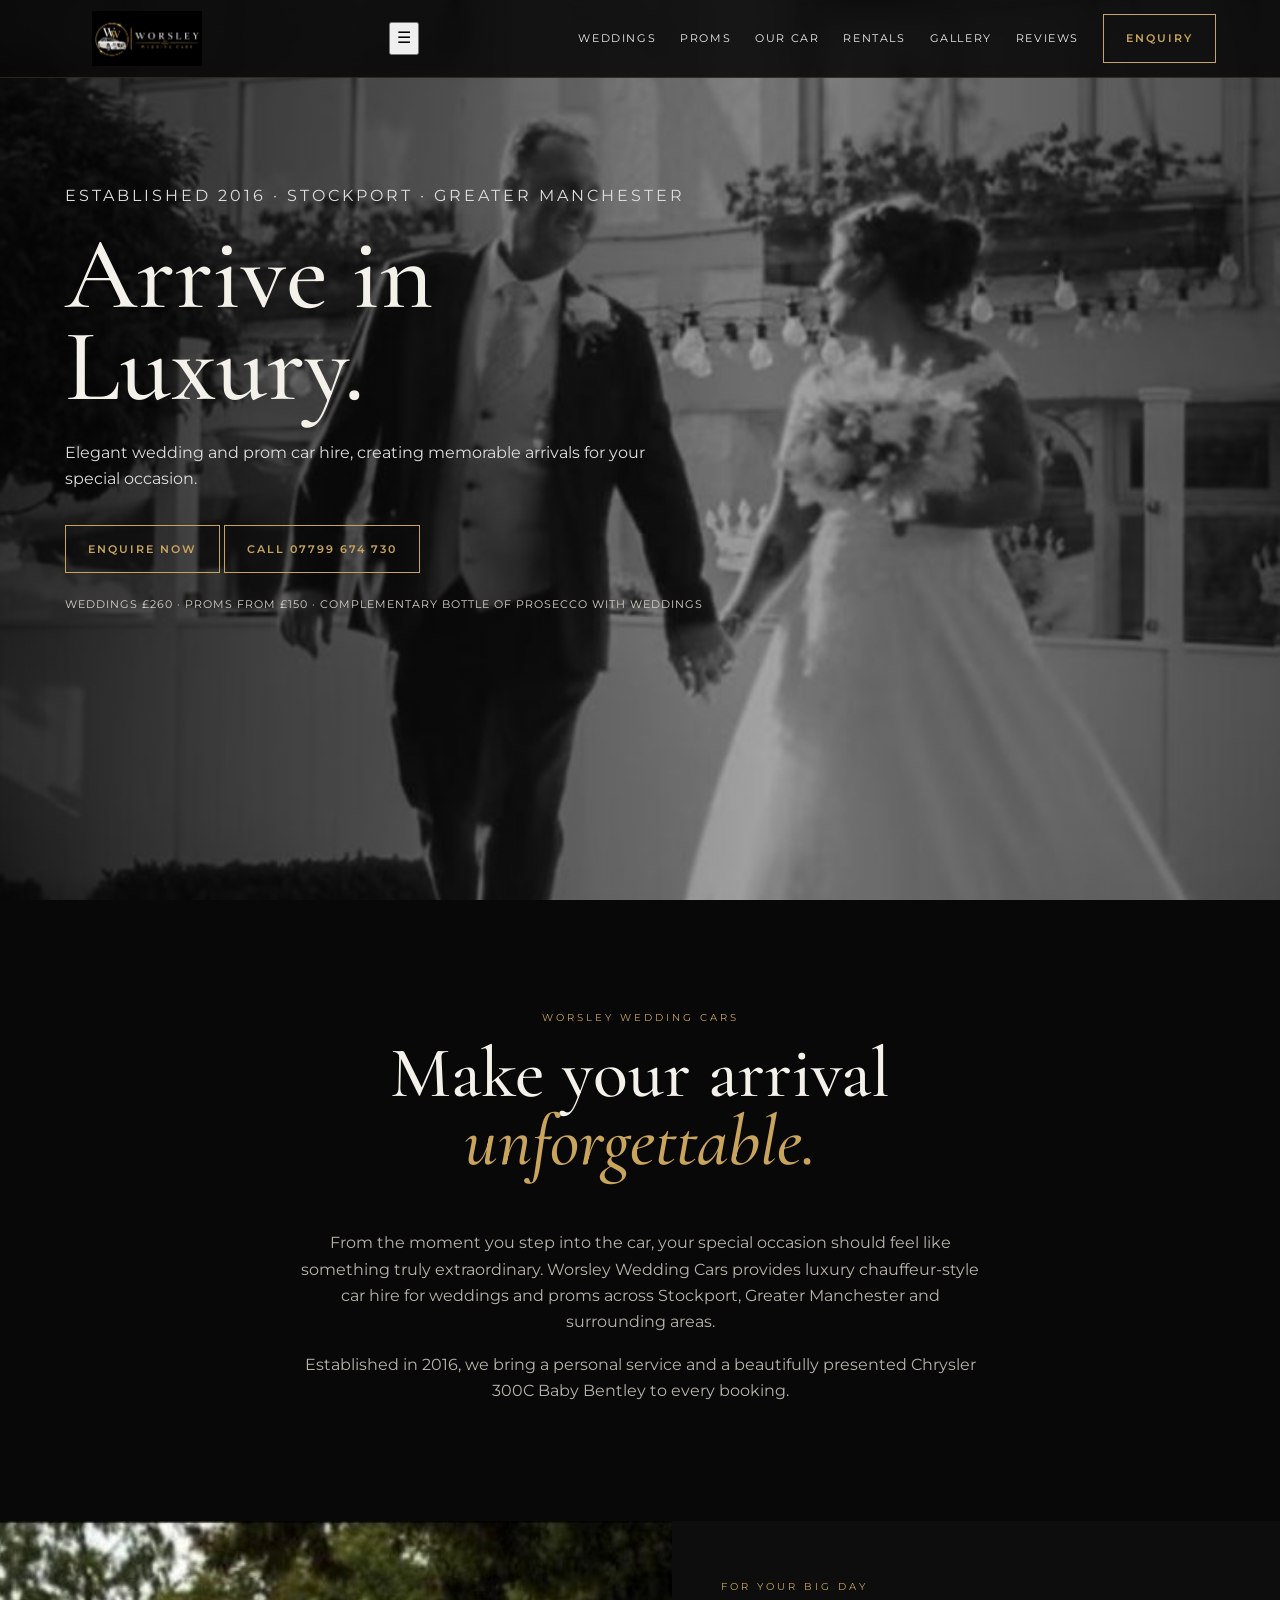
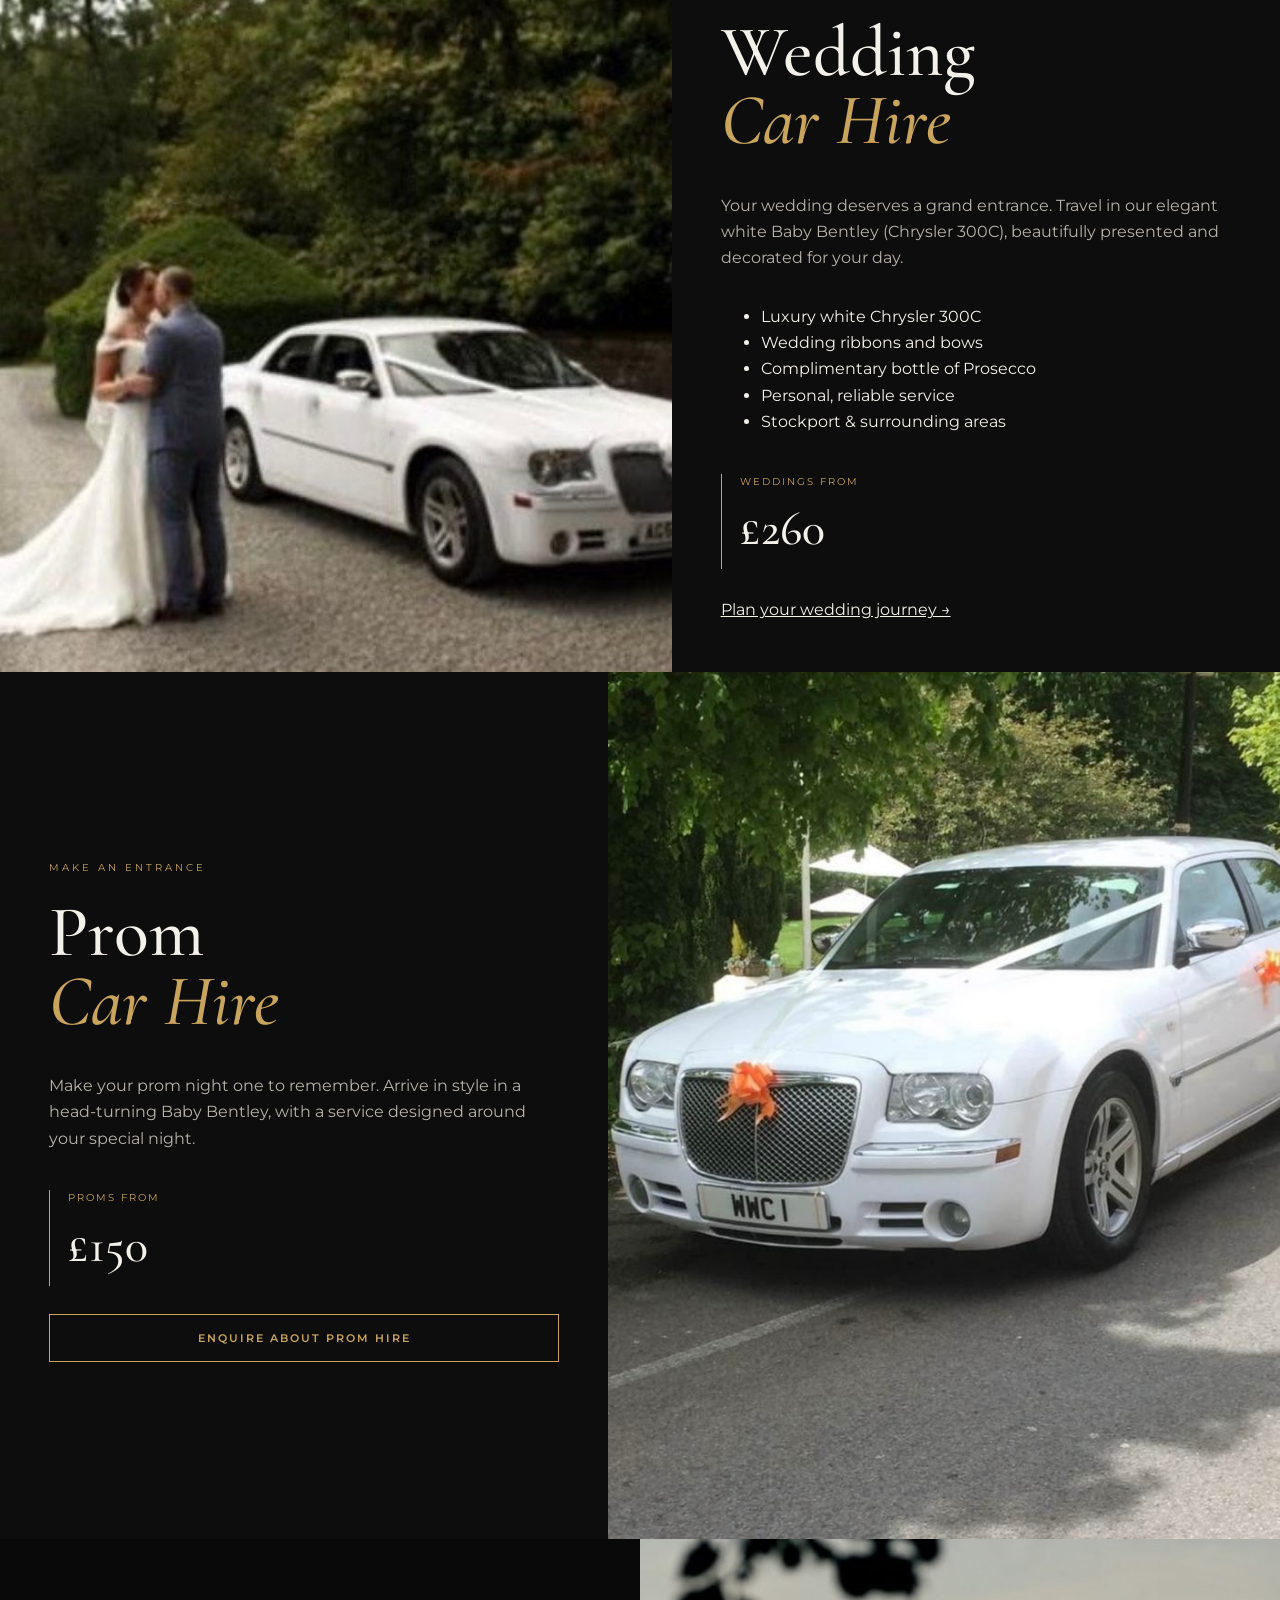
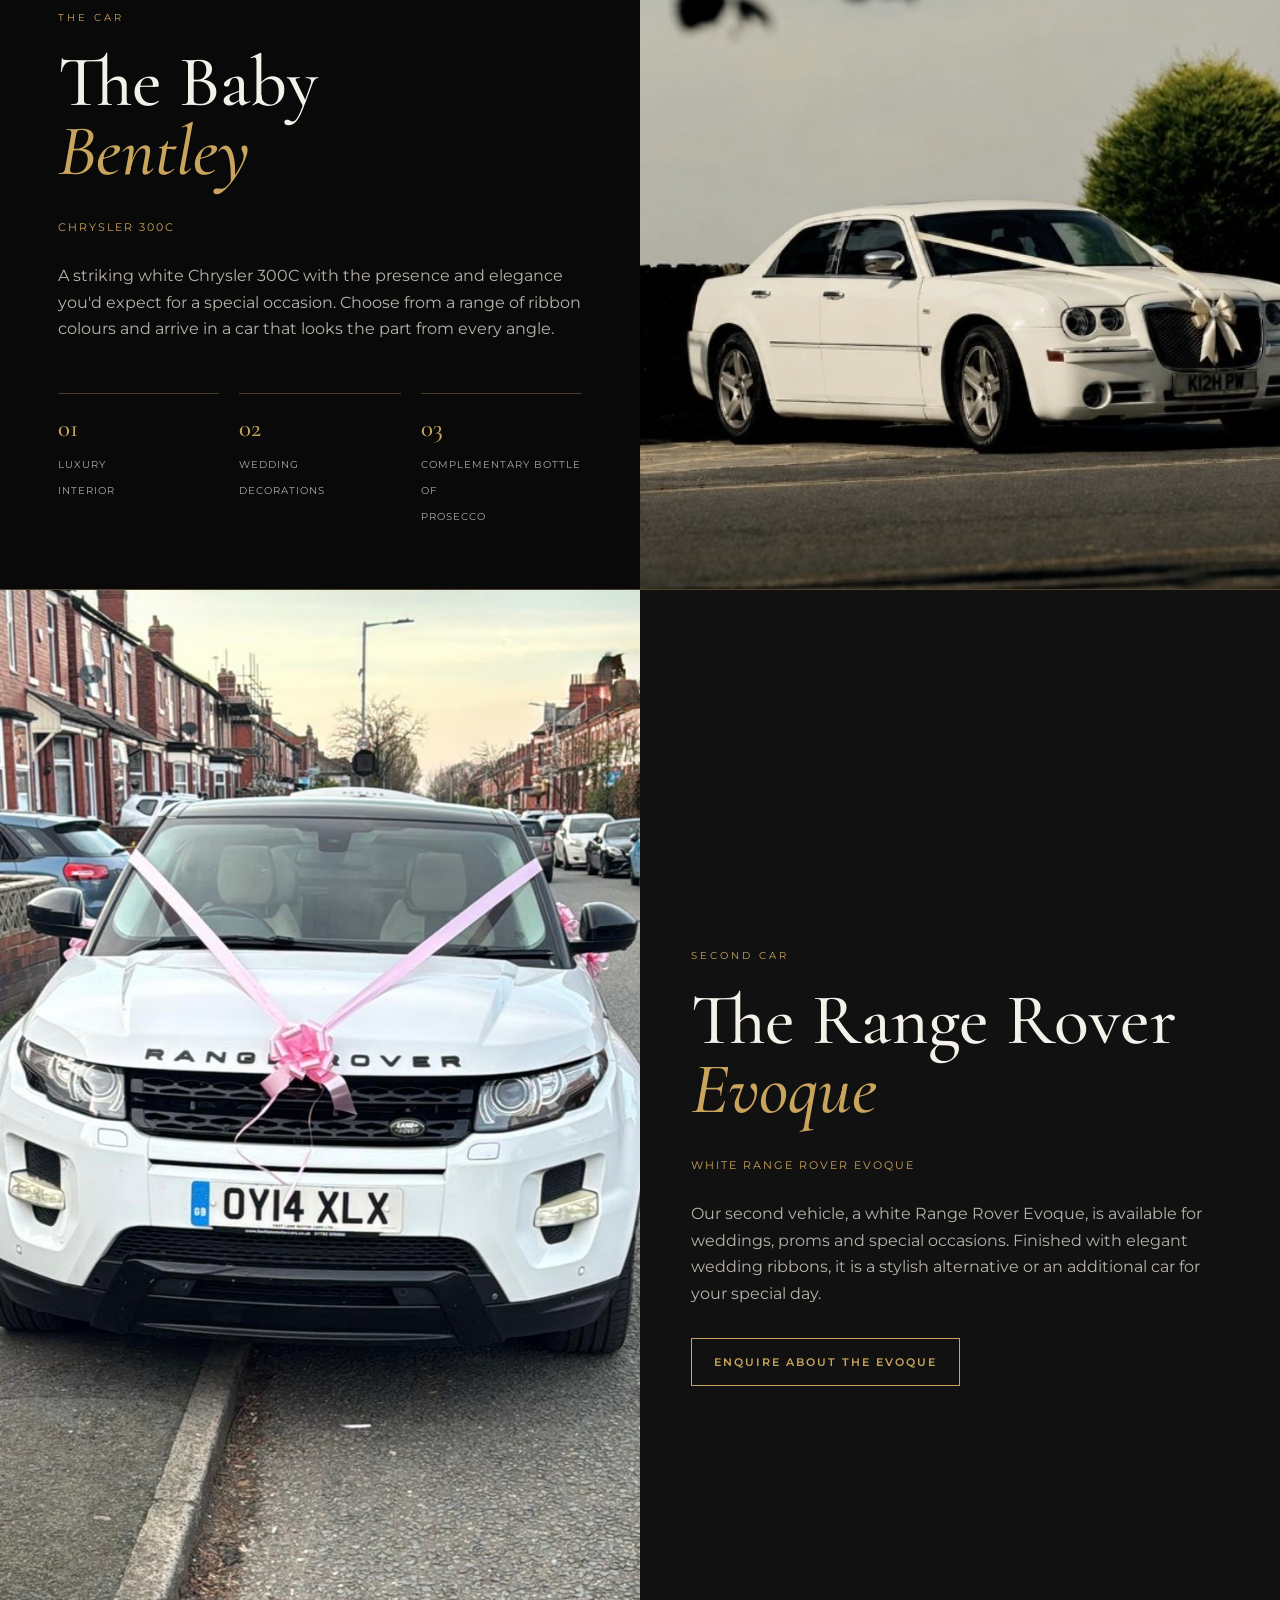
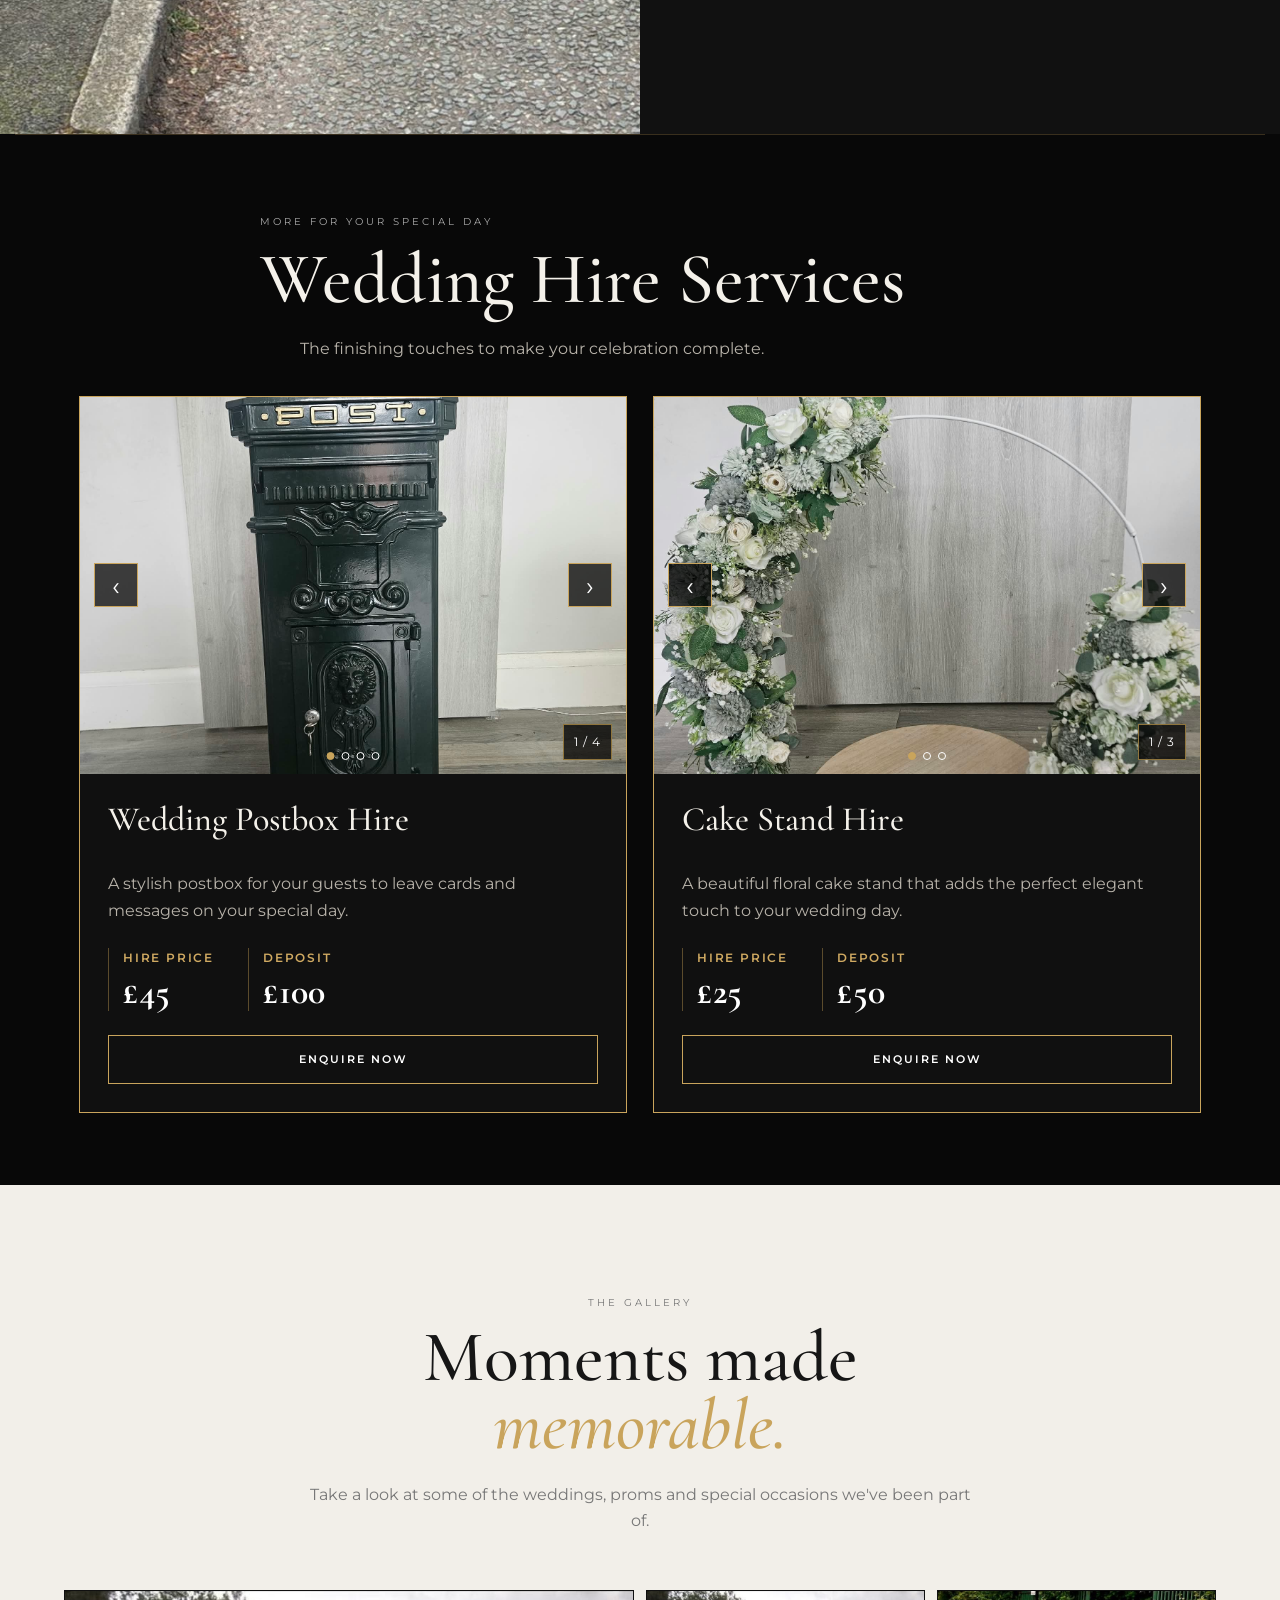
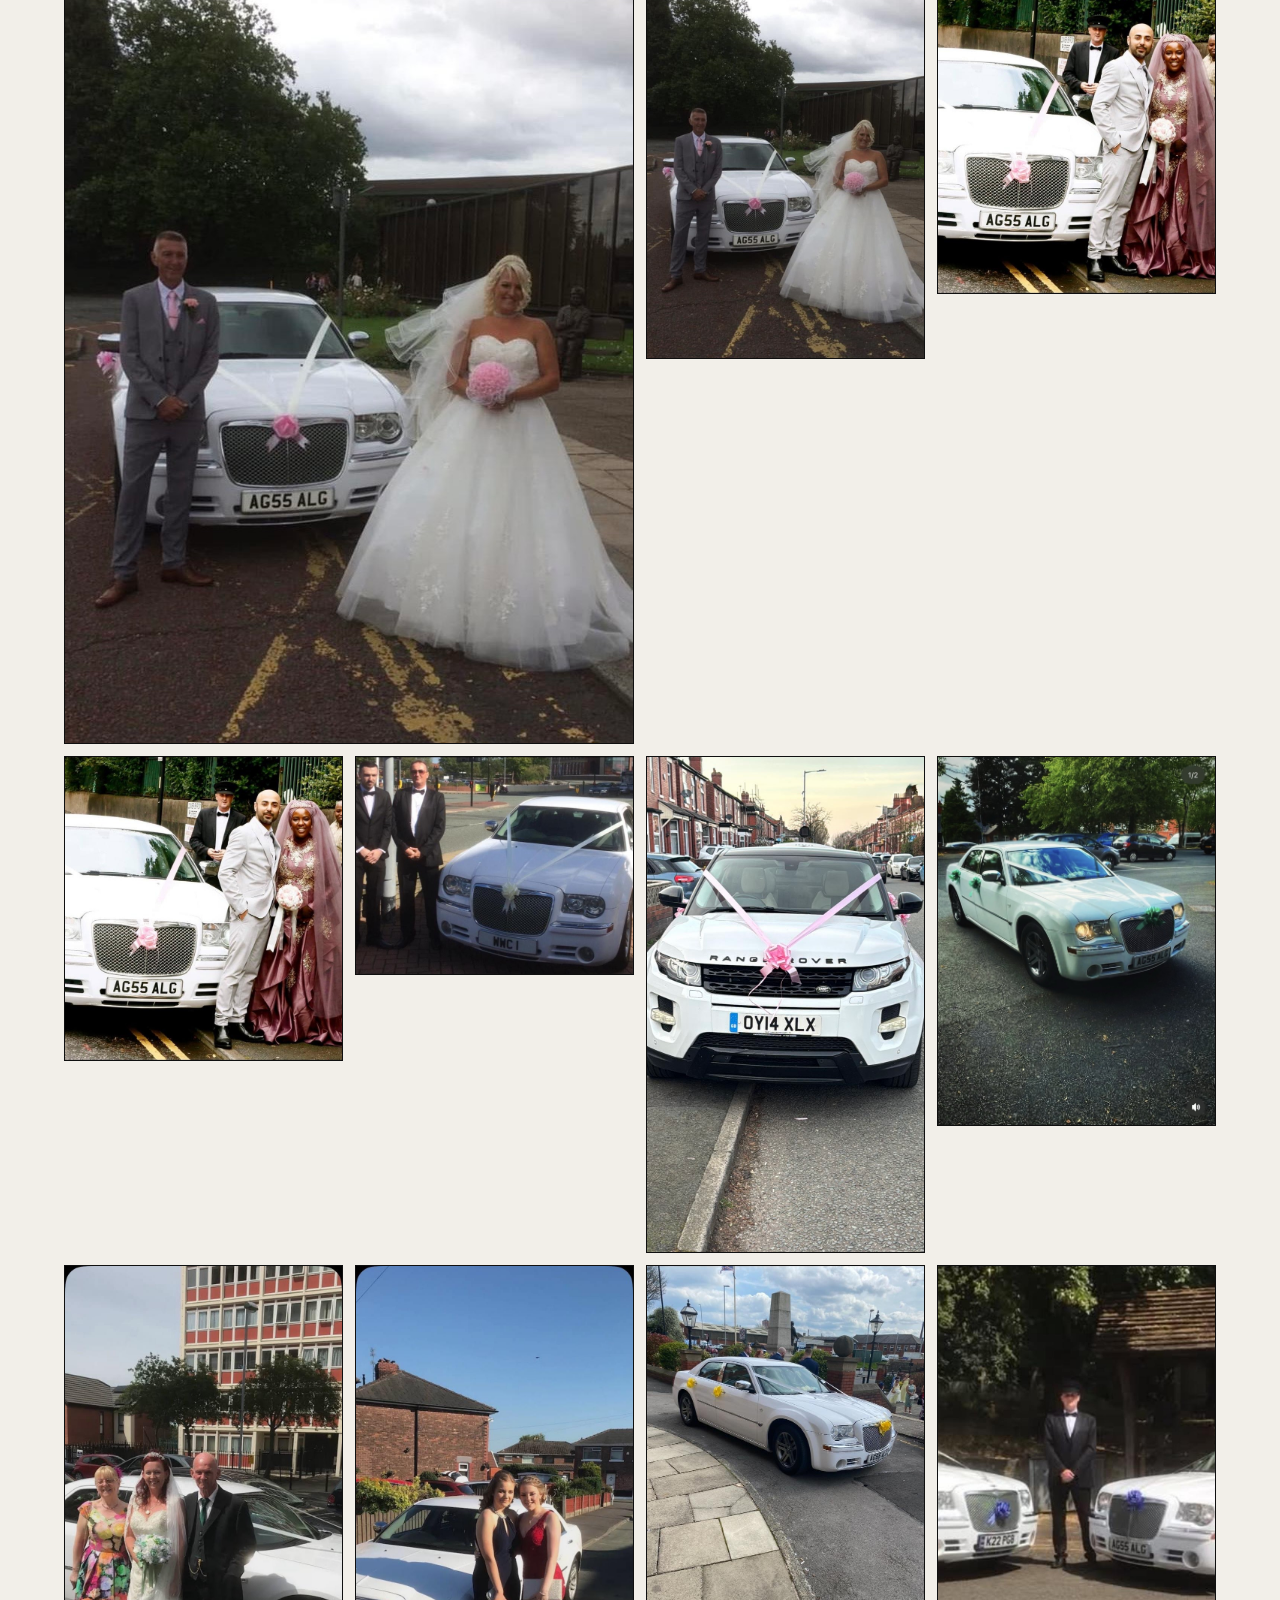
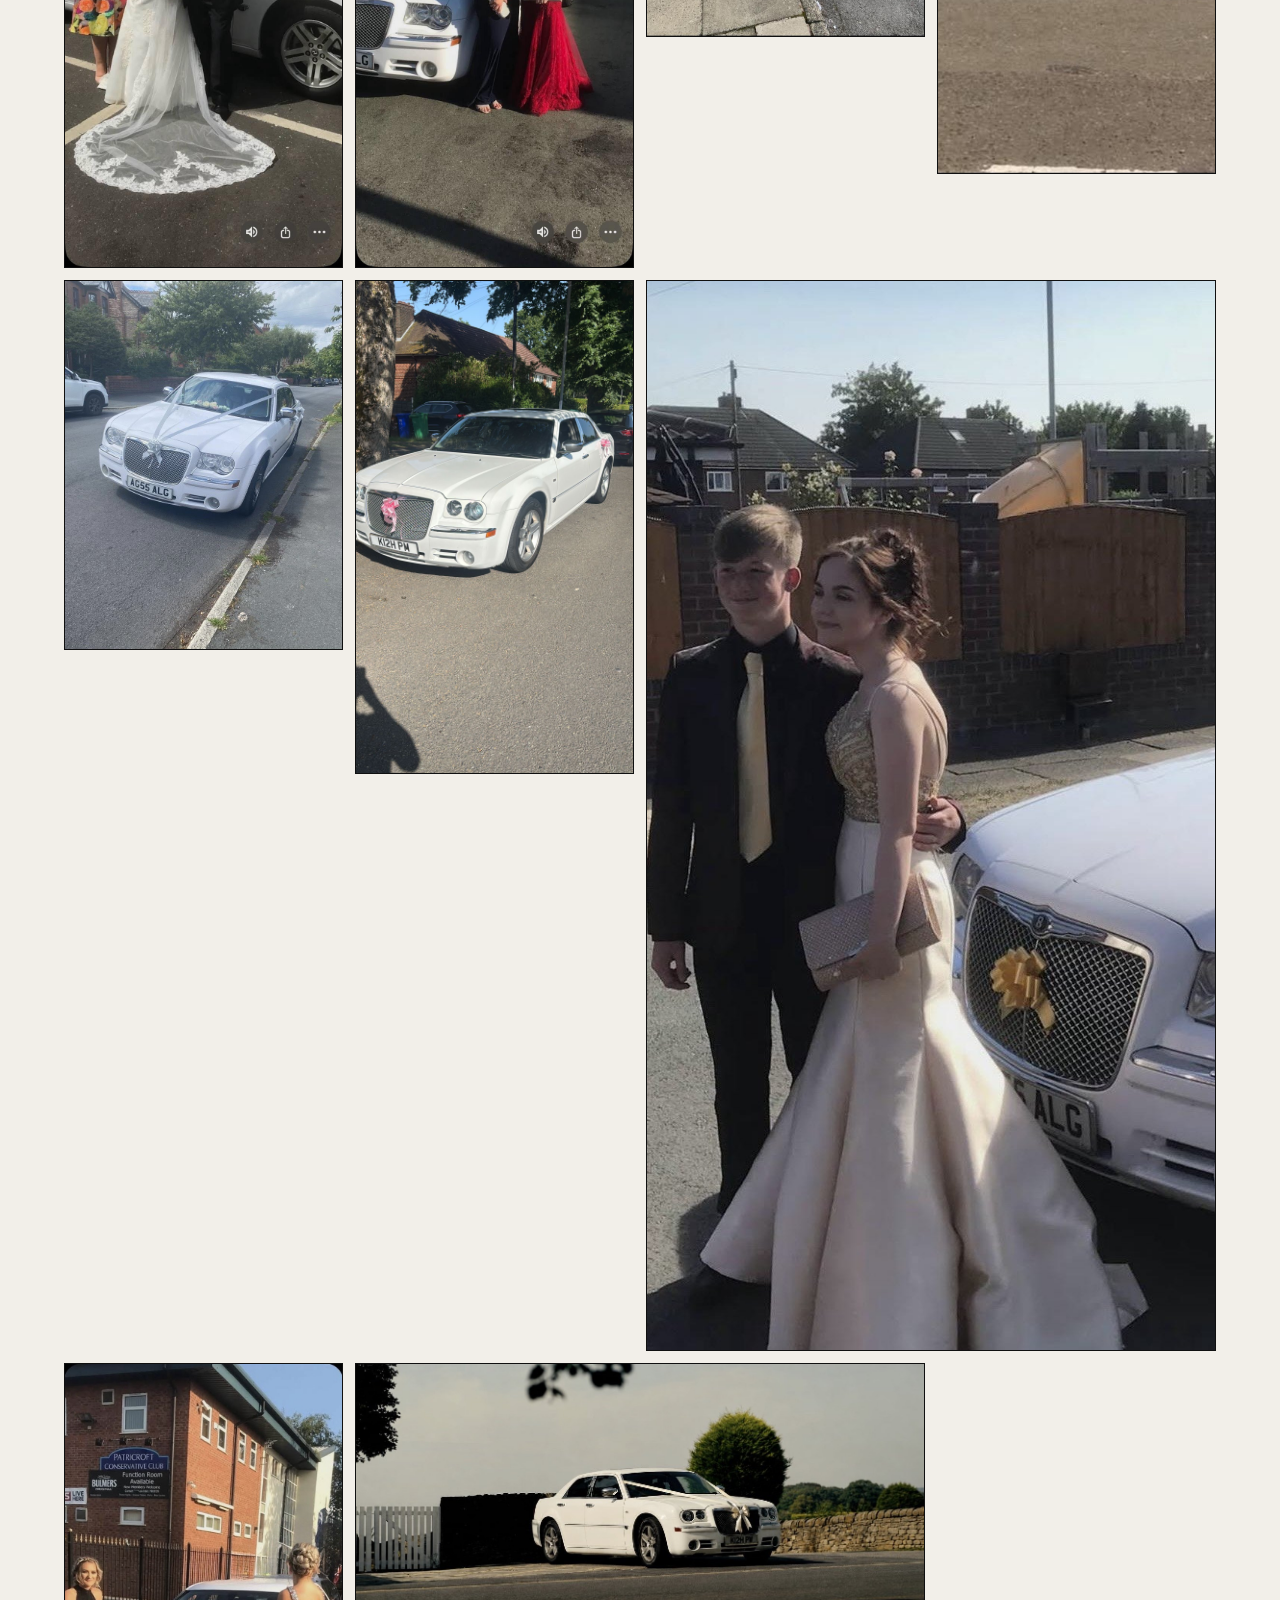
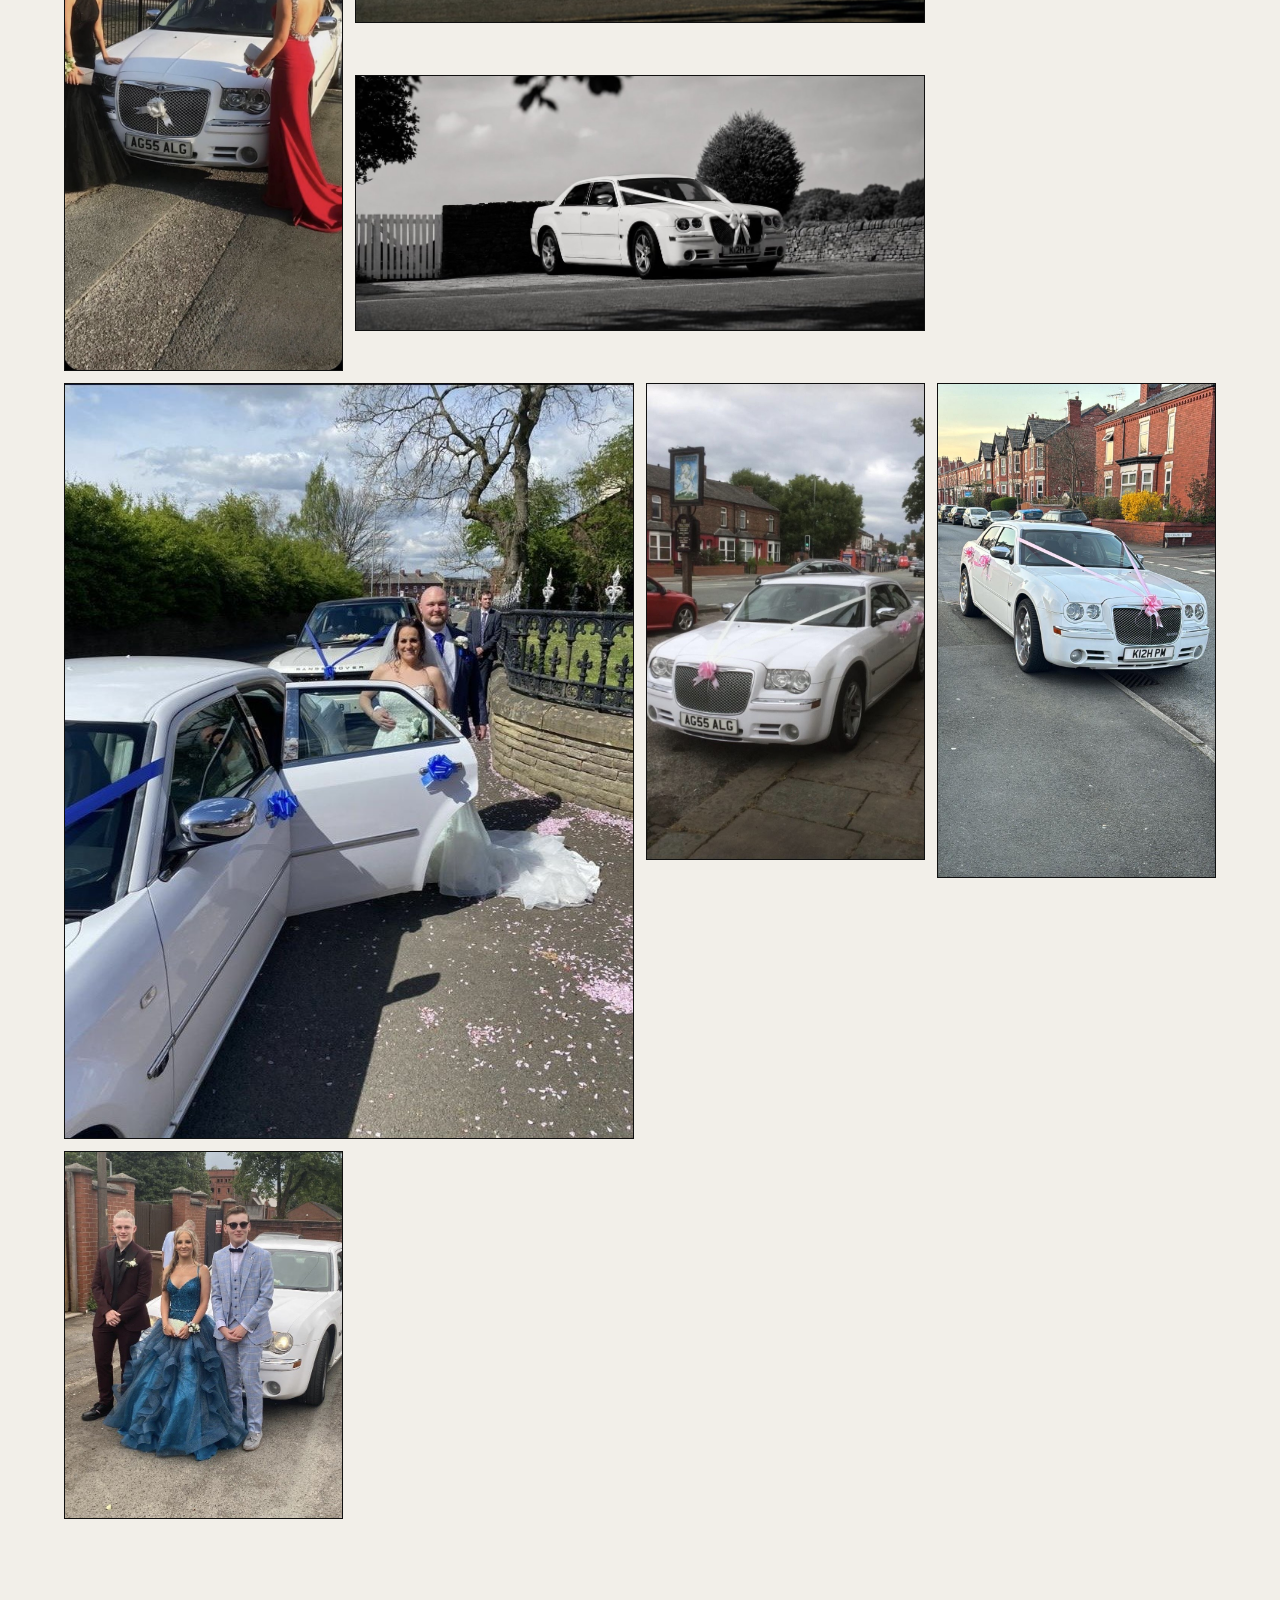
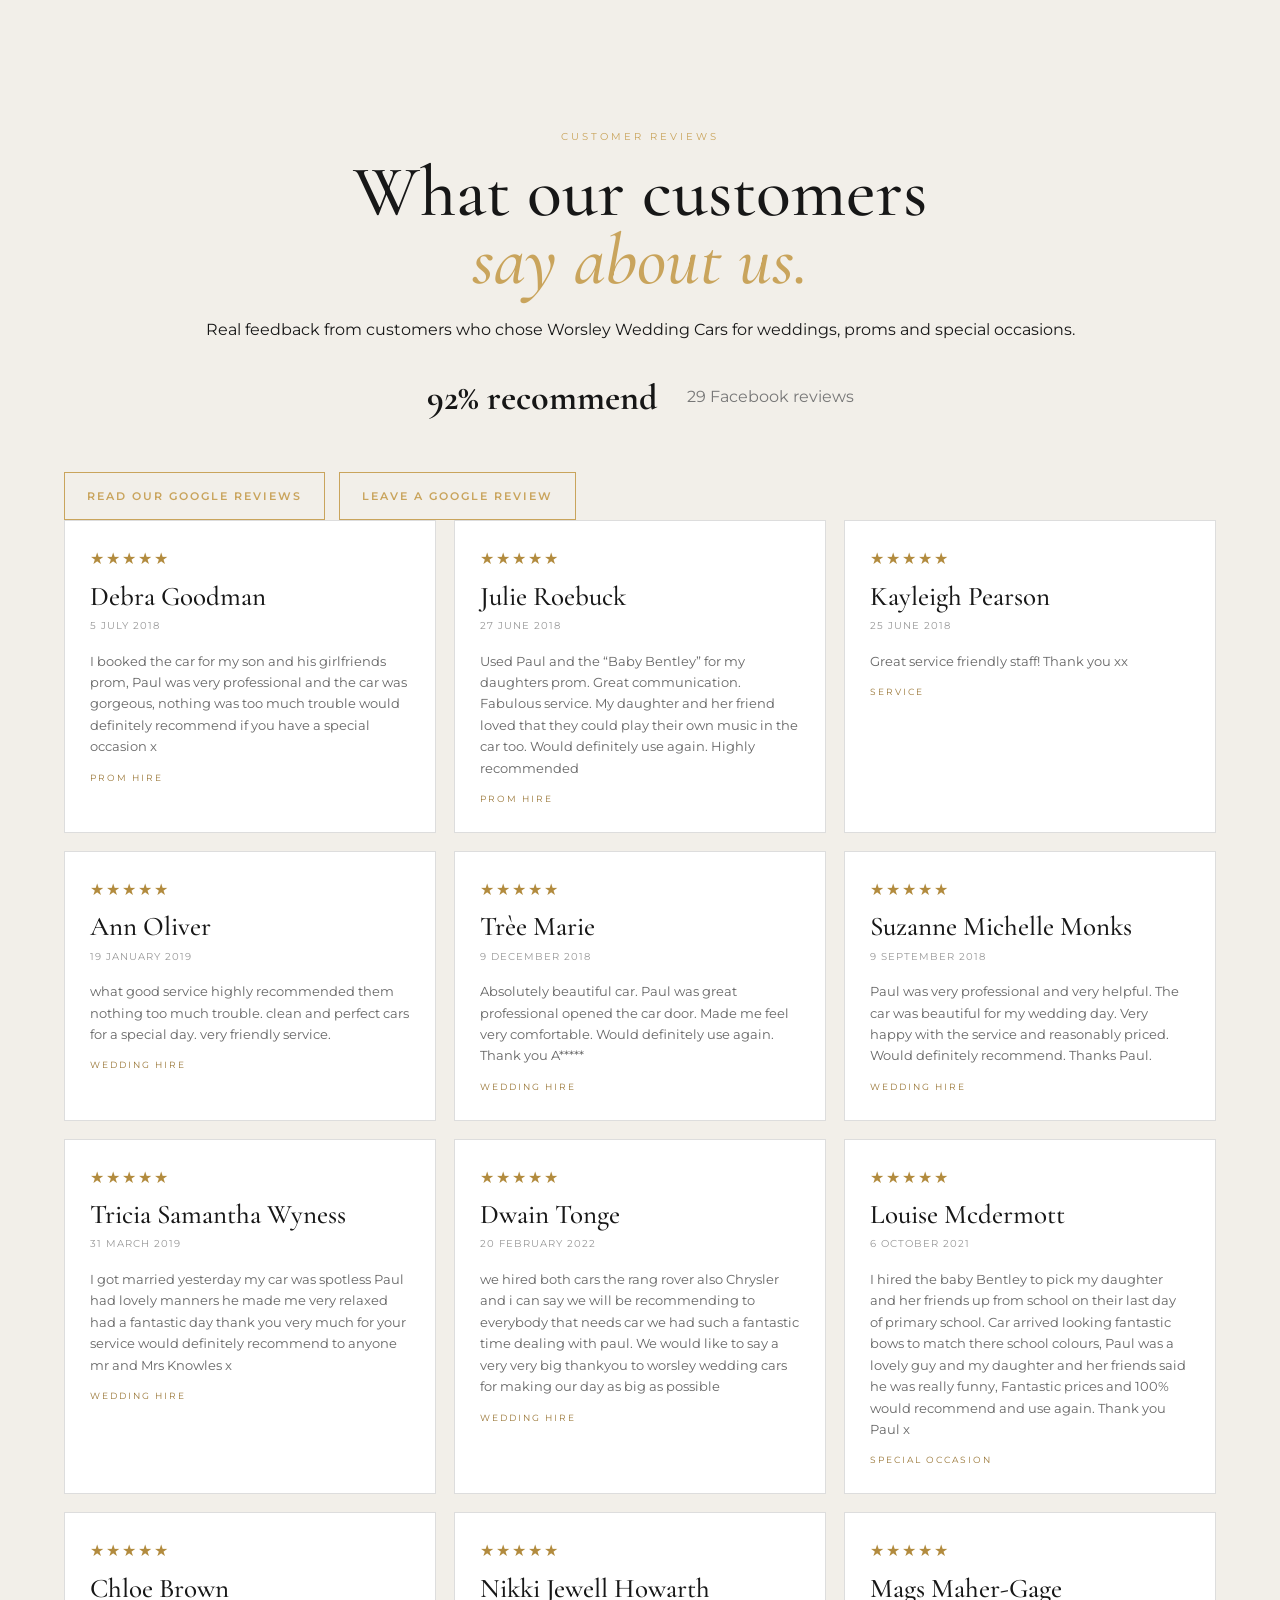
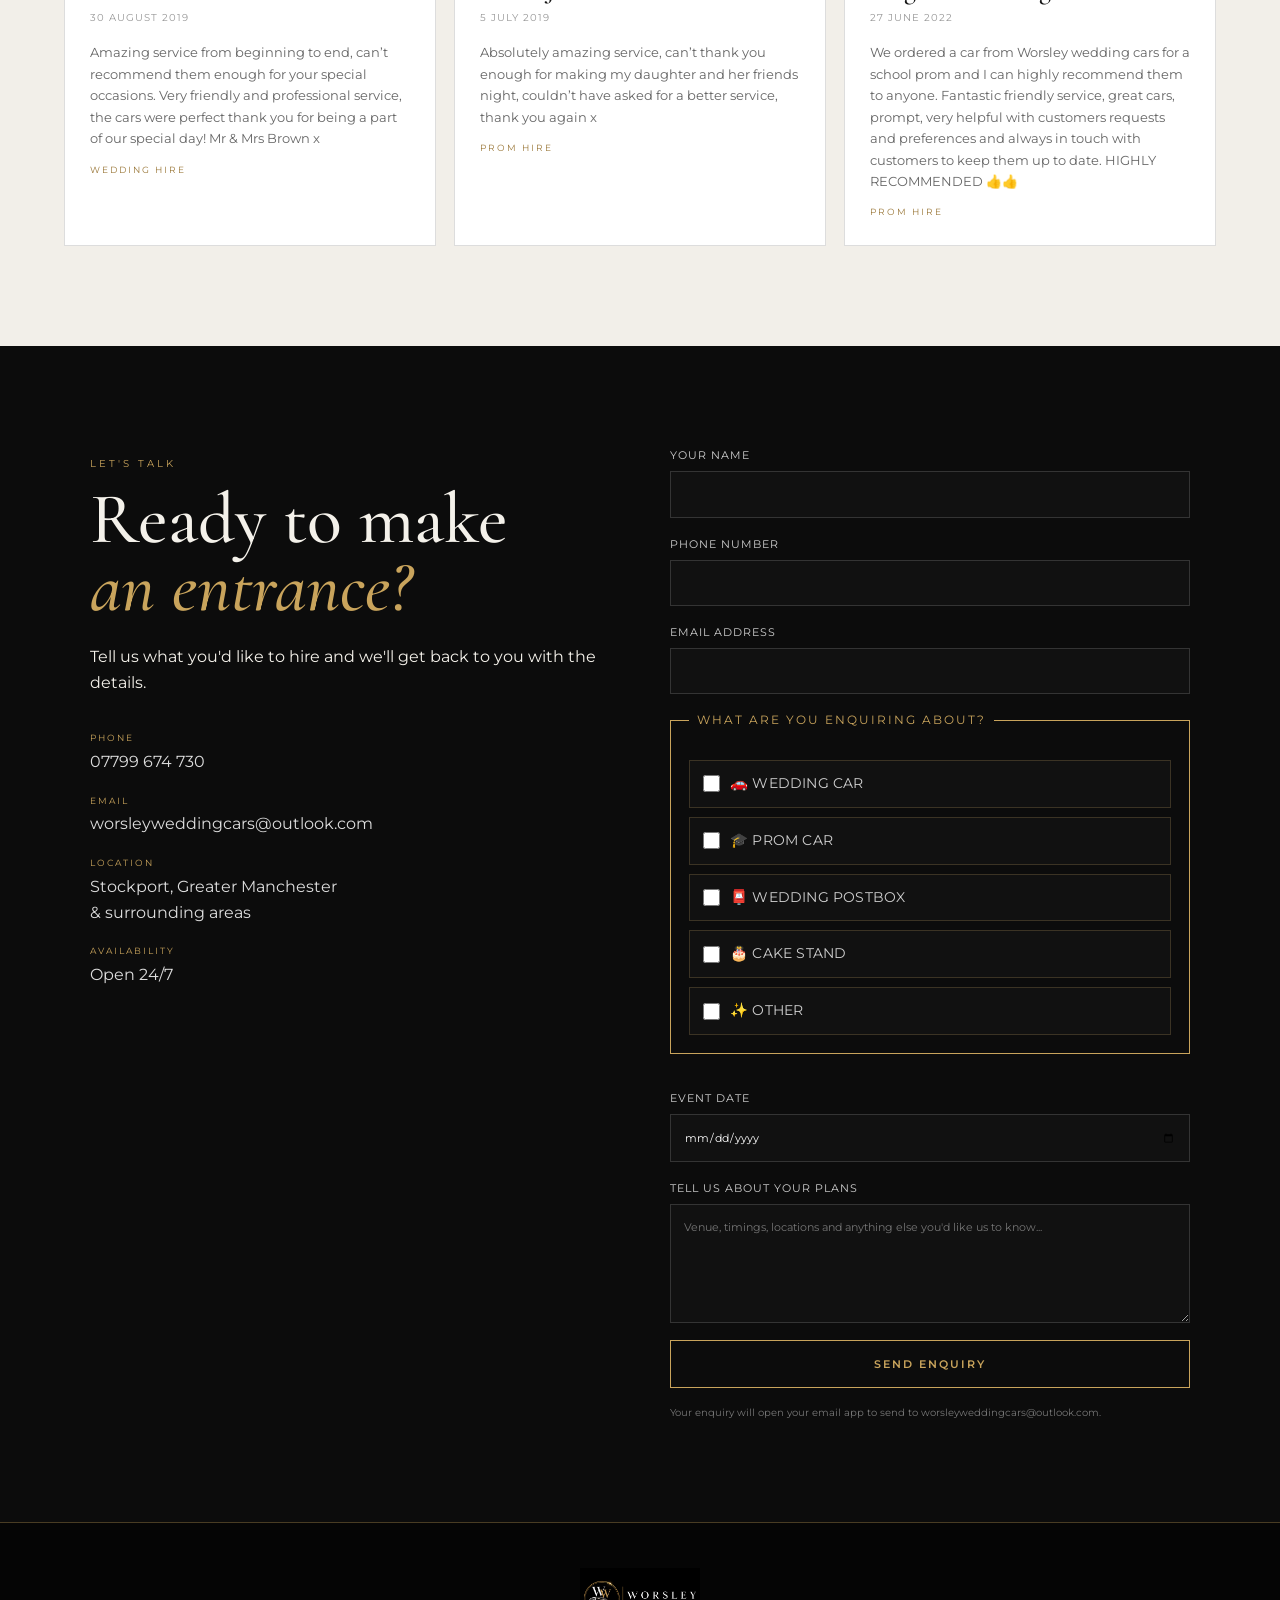
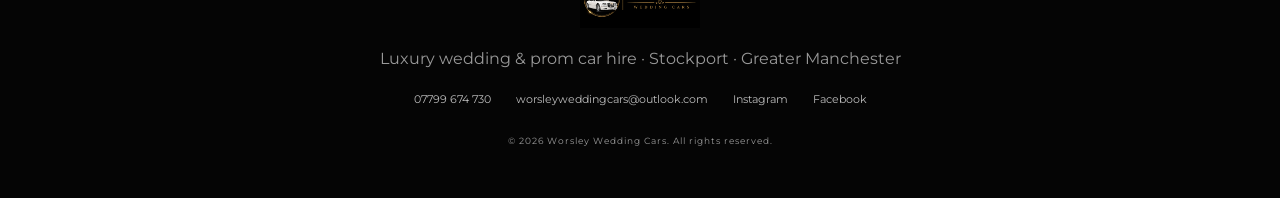
==== index.html @ 7f5f4f44 "Add Google review buttons and new gallery photos" ====
<!DOCTYPE html>

<html lang="en">
<head>
<meta charset="utf-8"/>
<meta content="width=device-width, initial-scale=1.0" name="viewport"/>
<meta content="#080808" name="theme-color"/>
<meta content="Worsley Wedding Cars — luxury wedding and prom car hire in Stockport, Greater Manchester and surrounding areas. Established in 2016." name="description"/>
<title>Worsley Wedding Cars | Luxury Wedding &amp; Prom Car Hire</title>
<link href="https://fonts.googleapis.com" rel="preconnect"/>
<link crossorigin="" href="https://fonts.gstatic.com" rel="preconnect"/>
<link href="https://fonts.googleapis.com/css2?family=Cormorant+Garamond:wght@400;500;600;700&amp;family=Montserrat:wght@300;400;500;600;700&amp;display=swap" rel="stylesheet"/>
<link href="style.css?v=20260824" rel="stylesheet"/>
<style id="preview-rentals">
.rental-services{padding:72px 5%;max-width:1250px;margin:0 auto;border-top:1px solid rgba(201,164,92,.25)}
.rental-services .section-heading{margin-bottom:34px}
.service-grid{display:grid;grid-template-columns:repeat(2,1fr);gap:26px}
.service-card{background:#101010;border:1px solid #c9a45c;overflow:hidden}
.rental-slider{position:relative;aspect-ratio:1.45/1;background:#151515;overflow:hidden}
.rental-slider img{width:100%;height:100%;object-fit:cover;display:block;cursor:zoom-in}
.rental-arrow{position:absolute;top:50%;transform:translateY(-50%);width:44px;height:44px;border:1px solid #c9a45c;background:rgba(0,0,0,.72);color:#fff;font-size:26px;cursor:pointer;z-index:2}
.rental-prev{left:14px}.rental-next{right:14px}
.rental-counter{position:absolute;right:14px;bottom:14px;background:rgba(0,0,0,.75);border:1px solid #8f753d;padding:7px 10px;color:#fff;font-size:12px;letter-spacing:1px}
.rental-dots{position:absolute;bottom:14px;left:50%;transform:translateX(-50%);display:flex;gap:7px}
.rental-dot{width:8px;height:8px;border-radius:50%;border:1px solid #fff;background:transparent;padding:0;cursor:pointer}
.rental-dot.active{background:#c9a45c;border-color:#c9a45c}
.service-content{padding:28px}
.service-content h3{margin-top:0}
.rental-price-row{display:flex;gap:30px;margin:20px 0}
.rental-price{border-left:1px solid #5b4b2c;padding-left:14px}
.rental-price span{display:block;color:#c9a45c;font-size:.7rem;letter-spacing:2px}
.rental-price strong{display:block;font-family:"Cormorant Garamond",Georgia,serif;font-size:30px;margin-top:4px}
@media(max-width:800px){.service-grid{grid-template-columns:1fr}.rental-services{padding:50px 6%}}
</style>
<style id="service-checkbox-preview">
.service-checkboxes{border:1px solid #c9a45c;padding:18px;margin:0 0 18px;background:#0c0c0c}
.service-checkboxes legend{font-size:.72rem;text-transform:uppercase;letter-spacing:2px;color:#c9a45c;margin:0 0 12px;padding:0 8px}
.check-option{display:flex!important;align-items:center;gap:10px!important;margin:0 0 9px!important;padding:11px 13px;border:1px solid #3b3324;background:#111;color:#eee;cursor:pointer}
.check-option:last-child{margin-bottom:0!important}
.check-option input{width:17px!important;height:17px!important;accent-color:#c9a45c;margin:0}
.check-option span{font-size:.9rem;letter-spacing:.2px}
.check-option.check-all{border-color:#c9a45c;background:#15120d}
</style>

<style id="enquire-button-upgrade">
/* Luxury gold enquiry buttons */
.rental-services a,
.rental-card a,
.enquire-button,
a[href="#contact"].button,
.hero-actions a.button-gold,
.cta-button {
  border: 1px solid #c9a45c !important;
  padding: 14px 22px !important;
  display: inline-flex !important;
  align-items: center !important;
  justify-content: center !important;
  gap: 10px !important;
  color: #c9a45c !important;
  background: transparent !important;
  text-decoration: none !important;
  letter-spacing: 2px !important;
  font-weight: 600 !important;
  transition: all .25s ease !important;
  box-shadow: 0 0 0 rgba(201,164,92,0) !important;
}
.rental-services a:hover,
.rental-card a:hover,
.enquire-button:hover,
a[href="#contact"].button:hover,
.hero-actions a.button-gold:hover,
.cta-button:hover {
  background: #c9a45c !important;
  color: #0b0b0b !important;
  box-shadow: 0 0 18px rgba(201,164,92,.28) !important;
}
</style>


<style id="rental-preview-fixes">
.rental-price-row{display:flex!important;gap:34px!important;margin:24px 0!important}
.rental-price{display:block!important}
.rental-price span{display:block!important;color:#d0aa62!important;font-weight:600!important;letter-spacing:1.8px!important;font-size:12px!important}
.rental-price strong{display:block!important;color:#fff!important;font-family:"Cormorant Garamond",Georgia,serif!important;font-size:36px!important;line-height:1.1!important}
.service-card .cta-button{display:block!important;text-align:center!important;border:1px solid #c9a45c!important;color:#fff!important}
.rental-slider img{cursor:zoom-in!important}
</style>
</head>
<body>
<header class="site-header">
<a aria-label="Worsley Wedding Cars home" class="brand" href="#top">
<img alt="Worsley Wedding Cars logo" src="logo.png"/>
</a>
<button aria-expanded="false" aria-label="Open menu" class="menu-toggle">☰</button>
<nav class="nav"><a href="#weddings">Weddings</a><a href="#proms">Proms</a><a href="#car">Our Car</a><a href="#rentals">Rentals</a><a href="#gallery">Gallery</a><a href="#reviews">Reviews</a><a href="#contact" class="enquire-button">Enquiry</a></nav>
</header>
<main id="top">
<section class="hero">
<div class="hero-image"></div>
<div class="hero-overlay"></div>
<div class="hero-content">
<p class="eyebrow">Established 2016 · Stockport · Greater Manchester</p>
<h1>Arrive in<br/><span>Luxury.</span></h1>
<p class="hero-copy">Elegant wedding and prom car hire, creating memorable arrivals for your special occasion.</p>
<div class="hero-actions">
<a class="button button-gold" href="#contact" class="enquire-button">Enquire Now</a>
<a class="button button-outline" href="tel:07799674730">Call 07799 674 730</a>
</div>
<div class="hero-note">Weddings £260 · Proms from £150 · Complementary bottle of Prosecco with weddings</div>
</div>
<div class="scroll-hint">SCROLL <span>↓</span></div>
</section><section class="intro section">
<div class="section-heading">
<p class="eyebrow gold">WORSLEY WEDDING CARS</p>
<h2>Make your arrival<br/><em>unforgettable.</em></h2>
</div>
<div class="intro-text">
<p>From the moment you step into the car, your special occasion should feel like something truly extraordinary. Worsley Wedding Cars provides luxury chauffeur-style car hire for weddings and proms across Stockport, Greater Manchester and surrounding areas.</p>
<p>Established in 2016, we bring a personal service and a beautifully presented Chrysler 300C Baby Bentley to every booking.</p>
</div>
</section><section class="feature dark-section" id="weddings">
<div class="feature-image"><img alt="Bride arriving in the Worsley Wedding Cars vehicle" src="wedding-top.jpg"/></div>
<div class="feature-copy">
<p class="eyebrow gold">FOR YOUR BIG DAY</p>
<h2>Wedding<br/><em>Car Hire</em></h2>
<p>Your wedding deserves a grand entrance. Travel in our elegant white Baby Bentley (Chrysler 300C), beautifully presented and decorated for your day.</p>
<ul class="tick-list">
<li>Luxury white Chrysler 300C</li>
<li>Wedding ribbons and bows</li>
<li>Complimentary bottle of Prosecco</li>
<li>Personal, reliable service</li>
<li>Stockport &amp; surrounding areas</li>
</ul>
<div class="price"><small>WEDDINGS FROM</small><strong>£260</strong></div>
<a class="text-link" href="#contact" class="enquire-button">Plan your wedding journey →</a>
</div>
</section><section class="feature reverse" id="proms">
<div class="feature-image"><img alt="Prom guests beside the Worsley Wedding Cars vehicle" src="prom-top.jpg"/></div>
<div class="feature-copy">
<p class="eyebrow gold">MAKE AN ENTRANCE</p>
<h2>Prom<br/><em>Car Hire</em></h2>
<p>Make your prom night one to remember. Arrive in style in a head-turning Baby Bentley, with a service designed around your special night.</p>
<div class="price light-price"><small>PROMS FROM</small><strong>£150</strong></div>
<a class="button button-dark" href="#contact" class="enquire-button">Enquire about Prom Hire</a>
</div>
</section><section class="car-section dark-section" id="car">
<div class="car-copy">
<p class="eyebrow gold">THE CAR</p>
<h2>The Baby<br/><em>Bentley</em></h2>
<p class="model">Chrysler 300C</p>
<p>A striking white Chrysler 300C with the presence and elegance you'd expect for a special occasion. Choose from a range of ribbon colours and arrive in a car that looks the part from every angle.</p>
<div class="specs">
<div><strong>01</strong><span>Luxury<br/>interior</span></div>
<div><strong>02</strong><span>Wedding<br/>decorations</span></div>
<div><strong>03</strong><span>Complementary bottle of<br/>Prosecco</span></div>
</div>
</div>
<div class="car-image"><img alt="White Baby Bentley (Chrysler 300C)" src="car-1.jpg"/></div>
</section>
<section class="second-car-section" id="evoque">
  <div class="second-car-image">
    <img src="range-rover-evoque.jpg" alt="White Range Rover Evoque with pink wedding ribbons"/>
  </div>
  <div class="second-car-copy">
    <p class="eyebrow gold">SECOND CAR</p>
    <h2>The Range Rover<br/><em>Evoque</em></h2>
    <p class="model">White Range Rover Evoque</p>
    <p>Our second vehicle, a white Range Rover Evoque, is available for weddings, proms and special occasions. Finished with elegant wedding ribbons, it is a stylish alternative or an additional car for your special day.</p>
    <a class="cta-button" href="#contact">ENQUIRE ABOUT THE EVOQUE</a>
  </div>
</section><section class="services-section rental-services" id="rentals">
<div class="section-heading">
<span class="eyebrow">MORE FOR YOUR SPECIAL DAY</span>
<h2>Wedding Hire Services</h2>
<p>The finishing touches to make your celebration complete.</p>
</div>
<div class="service-grid">

<article class="service-card">
<div class="rental-slider" data-rental-slides='["postbox-1.jpg","postbox-2.jpg","postbox-3.jpg","postbox-4.jpg"]' data-rental-alt="Wedding postbox">
<img alt="Wedding postbox" src="postbox-1.jpg">
<button type="button" class="rental-arrow rental-prev" aria-label="Previous postbox photo">‹</button>
<button type="button" class="rental-arrow rental-next" aria-label="Next postbox photo">›</button>
<div class="rental-counter">1 / 4</div><div class="rental-dots"></div>
</div>
<div class="service-content">
<h3>Wedding Postbox Hire</h3>
<p>A stylish postbox for your guests to leave cards and messages on your special day.</p>
<div class="rental-price-row">
<div class="rental-price"><span>HIRE PRICE</span><strong>£45</strong></div>
<div class="rental-price"><span>DEPOSIT</span><strong>£100</strong></div>
</div>
<a class="cta-button" href="#contact">ENQUIRE NOW</a>
</div>
</article>

<article class="service-card">
<div class="rental-slider" data-rental-slides='["cake-stand-1.jpg","cake-stand-2.jpg","cake-stand-3.jpg"]' data-rental-alt="Floral cake stand">
<img alt="Floral cake stand" src="cake-stand-1.jpg">
<button type="button" class="rental-arrow rental-prev" aria-label="Previous cake stand photo">‹</button>
<button type="button" class="rental-arrow rental-next" aria-label="Next cake stand photo">›</button>
<div class="rental-counter">1 / 3</div><div class="rental-dots"></div>
</div>
<div class="service-content">
<h3>Cake Stand Hire</h3>
<p>A beautiful floral cake stand that adds the perfect elegant touch to your wedding day.</p>
<div class="rental-price-row">
<div class="rental-price"><span>HIRE PRICE</span><strong>£25</strong></div>
<div class="rental-price"><span>DEPOSIT</span><strong>£50</strong></div>
</div>
<a class="cta-button" href="#contact">ENQUIRE NOW</a>
</div>
</article>

</div>
</section><section class="gallery-section section" id="gallery">
<div class="section-heading centered">
<p class="eyebrow gold">THE GALLERY</p>
<h2>Moments made<br/><em>memorable.</em></h2>
<p>Take a look at some of the weddings, proms and special occasions we've been part of.</p>
</div>
<div class="gallery-grid">
<figure class="gallery-item featured-gallery"><img alt="Bride and groom beside the white Baby Bentley" loading="lazy" src="gallery-top.jpg"/></figure>
<figure class="gallery-item"><img alt="New wedding photo beside the white Baby Bentley" loading="lazy" src="gallery-new-01.jpg"/></figure>
<figure class="gallery-item"><img alt="New wedding photo beside the white Baby Bentley" loading="lazy" src="gallery-new-02.jpg"/></figure>
<figure class="gallery-item"><img alt="Wedding couple beside the white Baby Bentley" loading="lazy" src="gallery-new-02.jpg"/></figure>
<figure class="gallery-item"><img alt="Two gentlemen beside the white Baby Bentley" loading="lazy" src="gallery-new-03.jpg"/></figure>
<figure class="gallery-item"><img alt="White Range Rover Evoque with pink wedding ribbons" loading="lazy" src="gallery-new-04.jpg"/></figure>
<figure class="gallery-item"><img alt="Worsley Wedding Cars wedding, prom or luxury car hire photo" loading="lazy" src="gallery-02.jpg"/></figure>
<figure class="gallery-item"><img alt="Worsley Wedding Cars wedding, prom or luxury car hire photo" loading="lazy" src="gallery-03.jpg"/></figure>
<figure class="gallery-item"><img alt="Worsley Wedding Cars wedding, prom or luxury car hire photo" loading="lazy" src="gallery-09.jpg"/></figure>
<figure class="gallery-item"><img alt="Worsley Wedding Cars wedding, prom or luxury car hire photo" loading="lazy" src="gallery-11.jpg"/></figure>
<figure class="gallery-item"><img alt="Worsley Wedding Cars wedding, prom or luxury car hire photo" loading="lazy" src="gallery-16.jpg"/></figure>
<figure class="gallery-item"><img alt="Worsley Wedding Cars wedding, prom or luxury car hire photo" loading="lazy" src="gallery-18.jpg"/></figure>
<figure class="gallery-item"><img alt="Worsley Wedding Cars wedding, prom or luxury car hire photo" loading="lazy" src="gallery-19.jpg"/></figure>
<figure class="gallery-item wide"><img alt="Worsley Wedding Cars wedding, prom or luxury car hire photo" loading="lazy" src="gallery-20.jpg"/></figure>
<figure class="gallery-item tall"><img alt="Worsley Wedding Cars wedding, prom or luxury car hire photo" loading="lazy" src="gallery-21.jpg"/></figure>
<figure class="gallery-item wide"><img alt="Worsley Wedding Cars wedding, prom or luxury car hire photo" loading="lazy" src="gallery-22.jpg"/></figure>
<figure class="gallery-item wide"><img alt="Worsley Wedding Cars wedding, prom or luxury car hire photo" loading="lazy" src="gallery-24.jpg"/></figure>
<figure class="gallery-item wide"><img alt="Worsley Wedding Cars wedding, prom or luxury car hire photo" loading="lazy" src="gallery-25.jpg"/></figure>
<figure class="gallery-item"><img alt="Worsley Wedding Cars wedding, prom or luxury car hire photo" loading="lazy" src="gallery-26.jpg"/></figure>
<figure class="gallery-item"><img alt="Worsley Wedding Cars wedding, prom or luxury car hire photo" loading="lazy" src="gallery-30.jpg"/></figure>
<figure class="gallery-item"><img alt="Worsley Wedding Cars wedding, prom or luxury car hire photo" loading="lazy" src="gallery-33.jpg"/></figure>
</div>
</section><section class="reviews-section section" id="reviews">
<div class="reviews-intro">
<p class="eyebrow gold">CUSTOMER REVIEWS</p>
<h2>What our customers<br/><em>say about us.</em></h2>
<p>Real feedback from customers who chose Worsley Wedding Cars for weddings, proms and special occasions.</p>
<div class="review-summary"><strong>92% recommend</strong><span>29 Facebook reviews</span></div>
<div class="google-review-actions" style="display:flex;gap:14px;flex-wrap:wrap;margin-top:22px"><a class="cta-button" href="https://share.google/YIqN2TUOxSC5ncJOi" target="_blank" rel="noopener">READ OUR GOOGLE REVIEWS</a><a class="cta-button" href="https://share.google/YIqN2TUOxSC5ncJOi" target="_blank" rel="noopener">LEAVE A GOOGLE REVIEW</a></div>
</div>
<div class="reviews-grid">
<article class="review-card"><div class="review-stars">★★★★★</div><h3>Debra Goodman</h3><span class="review-date">5 July 2018</span><p>I booked the car for my son and his girlfriends prom, Paul was very professional and the car was gorgeous, nothing was too much trouble would definitely recommend if you have a special occasion x</p><div class="review-service">Prom hire</div></article>
<article class="review-card"><div class="review-stars">★★★★★</div><h3>Julie Roebuck</h3><span class="review-date">27 June 2018</span><p>Used Paul and the “Baby Bentley” for my daughters prom. Great communication. Fabulous service. My daughter and her friend loved that they could play their own music in the car too. Would definitely use again. Highly recommended</p><div class="review-service">Prom hire</div></article>
<article class="review-card"><div class="review-stars">★★★★★</div><h3>Kayleigh Pearson</h3><span class="review-date">25 June 2018</span><p>Great service friendly staff! Thank you xx</p><div class="review-service">Service</div></article>
<article class="review-card"><div class="review-stars">★★★★★</div><h3>Ann Oliver</h3><span class="review-date">19 January 2019</span><p>what good service highly recommended them nothing too much trouble. clean and perfect cars for a special day. very friendly service.</p><div class="review-service">Wedding hire</div></article>
<article class="review-card"><div class="review-stars">★★★★★</div><h3>Trèe Marie</h3><span class="review-date">9 December 2018</span><p>Absolutely beautiful car. Paul was great professional opened the car door. Made me feel very comfortable. Would definitely use again. Thank you A*****</p><div class="review-service">Wedding hire</div></article>
<article class="review-card"><div class="review-stars">★★★★★</div><h3>Suzanne Michelle Monks</h3><span class="review-date">9 September 2018</span><p>Paul was very professional and very helpful. The car was beautiful for my wedding day. Very happy with the service and reasonably priced. Would definitely recommend. Thanks Paul.</p><div class="review-service">Wedding hire</div></article>
<article class="review-card"><div class="review-stars">★★★★★</div><h3>Tricia Samantha Wyness</h3><span class="review-date">31 March 2019</span><p>I got married yesterday my car was spotless Paul had lovely manners he made me very relaxed had a fantastic day thank you very much for your service would definitely recommend to anyone mr and Mrs Knowles x</p><div class="review-service">Wedding hire</div></article>
<article class="review-card"><div class="review-stars">★★★★★</div><h3>Dwain Tonge</h3><span class="review-date">20 February 2022</span><p>we hired both cars the rang rover also Chrysler and i can say we will be recommending to everybody that needs car we had such a fantastic time dealing with paul. We would like to say a very very big thankyou to worsley wedding cars for making our day as big as possible</p><div class="review-service">Wedding hire</div></article>
<article class="review-card"><div class="review-stars">★★★★★</div><h3>Louise Mcdermott</h3><span class="review-date">6 October 2021</span><p>I hired the baby Bentley to pick my daughter and her friends up from school on their last day of primary school. Car arrived looking fantastic bows to match there school colours, Paul was a lovely guy and my daughter and her friends said he was really funny, Fantastic prices and 100% would recommend and use again. Thank you Paul x</p><div class="review-service">Special occasion</div></article>
<article class="review-card"><div class="review-stars">★★★★★</div><h3>Chloe Brown</h3><span class="review-date">30 August 2019</span><p>Amazing service from beginning to end, can’t recommend them enough for your special occasions. Very friendly and professional service, the cars were perfect thank you for being a part of our special day! Mr &amp; Mrs Brown x</p><div class="review-service">Wedding hire</div></article>
<article class="review-card"><div class="review-stars">★★★★★</div><h3>Nikki Jewell Howarth</h3><span class="review-date">5 July 2019</span><p>Absolutely amazing service, can’t thank you enough for making my daughter and her friends night, couldn’t have asked for a better service, thank you again x</p><div class="review-service">Prom hire</div></article>
<article class="review-card"><div class="review-stars">★★★★★</div><h3>Mags Maher-Gage</h3><span class="review-date">27 June 2022</span><p>We ordered a car from Worsley wedding cars for a school prom and I can highly recommend them to anyone. Fantastic friendly service, great cars, prompt, very helpful with customers requests and preferences and always in touch with customers to keep them up to date. HIGHLY RECOMMENDED 👍👍</p><div class="review-service">Prom hire</div></article>
</div>
</section><section class="contact dark-section" id="contact">
<div class="contact-intro">
<p class="eyebrow gold">LET'S TALK</p>
<h2>Ready to make<br/><em>an entrance?</em></h2>
<p>Tell us what you'd like to hire and we'll get back to you with the details.</p>
<div class="contact-details">
<a href="tel:07799674730"><span>PHONE</span>07799 674 730</a>
<a href="mailto:worsleyweddingcars@outlook.com"><span>EMAIL</span>worsleyweddingcars@outlook.com</a>
<div><span>LOCATION</span>Stockport, Greater Manchester<br/>&amp; surrounding areas</div>
<div><span>AVAILABILITY</span>Open 24/7</div>
</div>
</div>
<form action="mailto:worsleyweddingcars@outlook.com" class="enquiry-form" enctype="text/plain" method="post">
<label>Your name<input name="Name" required=""/></label>
<label>Phone number<input name="Phone" required="" type="tel"/></label>
<label>Email address<input name="Email" required="" type="email"/></label>
<fieldset class="service-checkboxes">
          <legend>What are you enquiring about?</legend>
          <label class="check-option"><input type="checkbox" name="Services" value="Wedding Car"> <span>🚗 Wedding Car</span></label>
          <label class="check-option"><input type="checkbox" name="Services" value="Prom Car"> <span>🎓 Prom Car</span></label>
          <label class="check-option"><input type="checkbox" name="Services" value="Wedding Postbox"> <span>📮 Wedding Postbox</span></label>
          <label class="check-option"><input type="checkbox" name="Services" value="Cake Stand"> <span>🎂 Cake Stand</span></label>
          <label class="check-option"><input type="checkbox" name="Services" value="Other"> <span>✨ Other</span></label>
</fieldset>
<label>Event date<input name="Event date" type="date"/></label>
<label>Tell us about your plans<textarea name="Message" placeholder="Venue, timings, locations and anything else you'd like us to know..." rows="5"></textarea></label>
<button class="button button-gold full" type="submit">Send Enquiry</button>
<p class="form-note">Your enquiry will open your email app to send to worsleyweddingcars@outlook.com.</p>
</form>
</section></main>

<footer>
<img alt="Worsley Wedding Cars" src="logo.png"/>
<p>Luxury wedding &amp; prom car hire · Stockport · Greater Manchester</p>
<div class="footer-links">
<a href="tel:07799674730">07799 674 730</a>
<a href="mailto:worsleyweddingcars@outlook.com">worsleyweddingcars@outlook.com</a>
<a href="https://www.instagram.com/worsleyweddingcars/" rel="noopener" target="_blank">Instagram</a>
<a href="https://www.facebook.com/worsleyweddingcars/" rel="noopener" target="_blank">Facebook</a>
</div>
<small>© 2026 Worsley Wedding Cars. All rights reserved.</small>
</footer>
<script src="script.js?v=20260824"></script>
<div aria-hidden="true" class="photo-lightbox" id="photoLightbox">
<button aria-label="Close photo" class="photo-lightbox-close" type="button">×</button>
<img alt="Expanded photo" id="lightboxImage" src=""/>
</div>
</body>
</html>
---- style.css ----
:root{
  --bg:#080808; --panel:#101010; --panel2:#141414; --text:#f4f1ea;
  --muted:#b8b3aa; --gold:#c9a45c; --line:rgba(201,164,92,.35);
}
*{box-sizing:border-box}
html{scroll-behavior:smooth}
body{margin:0;background:var(--bg);color:var(--text);font-family:"Montserrat",Arial,sans-serif;font-weight:400;line-height:1.65}
img{max-width:100%;display:block}
a{color:inherit}
button,input,textarea{font:inherit}
.site-header{position:fixed;z-index:50;top:0;left:0;right:0;height:78px;display:flex;align-items:center;justify-content:space-between;padding:10px 5%;background:rgba(8,8,8,.88);backdrop-filter:blur(12px);border-bottom:1px solid rgba(201,164,92,.18)}
.site-header>a{display:flex;align-items:center}
.site-header>a img,.site-header img{width:165px;max-height:55px;object-fit:contain}
.nav{display:flex;gap:24px;align-items:center}
.nav a{text-decoration:none;text-transform:uppercase;letter-spacing:1.6px;font-size:11px;color:#eee}
.nav a:hover{color:var(--gold)}
.nav .enquire-button{border:1px solid var(--gold);padding:10px 15px;color:var(--gold)}
main{overflow:hidden}
.hero{min-height:100vh;position:relative;display:grid;place-items:center}
.hero-image{position:absolute;inset:0;background:url("hero-wide.jpg") center/cover no-repeat}
.hero-overlay{position:absolute;inset:0;background:linear-gradient(90deg,rgba(0,0,0,.76),rgba(0,0,0,.3) 60%,rgba(0,0,0,.55))}
.hero-content{position:relative;z-index:1;width:min(1150px,90%);padding:130px 0 80px}
.hero-content .eyebrow{margin-bottom:18px}
.hero-content h1{font-family:"Cormorant Garamond",Georgia,serif;font-size:clamp(54px,8vw,110px);font-weight:500;line-height:.9;margin:0 0 28px;max-width:850px}
.hero-content h1 em,.hero-content em,h2 em{font-style:italic;color:var(--gold)}
.hero-content p{max-width:620px;color:#ddd;font-size:16px}
.hero-actions{margin-top:32px}
.button,.cta-button{display:inline-flex;align-items:center;justify-content:center;text-decoration:none;cursor:pointer;border:1px solid var(--gold);padding:14px 22px;letter-spacing:2px;text-transform:uppercase;font-size:11px;font-weight:600;background:transparent;color:var(--gold)}
.button:hover,.cta-button:hover{background:var(--gold);color:#090909}
.hero-note{margin-top:22px;color:#d8d3ca;font-size:11px;letter-spacing:1px;text-transform:uppercase}
.scroll-hint{margin-top:65px;color:#cfc9bd;font-size:10px;letter-spacing:3px}.scroll-hint span{color:var(--gold);font-size:18px;margin-left:8px}
.section{padding:100px 5%}
.intro{max-width:1250px;margin:auto;text-align:center}
.section-heading{max-width:760px;margin:0 auto 55px}
.section-heading.centered{text-align:center}
.eyebrow{font-size:10px;letter-spacing:3px;text-transform:uppercase;color:#aaa}
.eyebrow.gold,.gold{color:var(--gold)}
h2{font-family:"Cormorant Garamond",Georgia,serif;font-size:clamp(44px,6vw,72px);line-height:.95;font-weight:500;margin:12px 0 22px}
h3{font-family:"Cormorant Garamond",Georgia,serif;font-size:34px;font-weight:500;line-height:1.05}
.section-heading p,.intro-text p{color:var(--muted);max-width:680px;margin-left:auto;margin-right:auto}
.feature{display:grid;grid-template-columns:1.05fr .95fr;min-height:620px}
.feature.reverse{grid-template-columns:.95fr 1.05fr}
.feature.reverse .feature-image{order:2}.feature.reverse .feature-copy{order:1}
.dark-section{background:#0c0c0c}
.feature-image,.feature-copy{min-height:620px}
.feature-image img{width:100%;height:100%;object-fit:cover}
.feature-copy{display:flex;flex-direction:column;justify-content:center;padding:8%;background:#0d0d0d}
.feature-copy p{color:var(--muted);max-width:560px}
.price{margin:22px 0 28px;border-left:1px solid var(--gold);padding-left:18px}
.price small{display:block;letter-spacing:2px;color:var(--gold);font-size:10px}
.price strong{font-family:"Cormorant Garamond",Georgia,serif;font-size:48px;font-weight:500}
.car-section{display:grid;grid-template-columns:1fr 1fr;min-height:650px;background:#090909}
.car-copy{padding:9%;display:flex;flex-direction:column;justify-content:center}
.car-copy .model,.second-car-copy .model{letter-spacing:2px;text-transform:uppercase;color:var(--gold);font-size:11px}
.car-copy>p:not(.eyebrow):not(.model),.second-car-copy>p:not(.eyebrow):not(.model){color:var(--muted);max-width:560px}
.car-image img{width:100%;height:100%;min-height:650px;object-fit:cover}
.specs{display:grid;grid-template-columns:repeat(3,1fr);gap:20px;margin-top:35px}
.specs div{border-top:1px solid var(--line);padding-top:14px}
.specs strong{font-family:"Cormorant Garamond",Georgia,serif;color:var(--gold);font-size:25px;font-weight:500;display:block}
.specs span{font-size:10px;letter-spacing:1px;text-transform:uppercase;color:#aaa}
.second-car-section{display:grid;grid-template-columns:1fr 1fr;min-height:520px;background:#111;border-top:1px solid var(--line)}
.second-car-image{min-height:520px;background:#111;display:flex;align-items:center;justify-content:center}
.second-car-image img{width:100%;height:100%;object-fit:cover}
.second-car-copy{padding:8%;display:flex;flex-direction:column;justify-content:center}
.second-car-copy .cta-button{align-self:flex-start;margin-top:15px}
.rental-services{padding:90px 5%;max-width:1250px;margin:0 auto;border-top:1px solid rgba(201,164,92,.25)}
.rental-services .section-heading{margin-bottom:34px}
.service-grid{display:grid;grid-template-columns:repeat(2,1fr);gap:26px}
.service-card{background:#101010;border:1px solid var(--gold);overflow:hidden}
.rental-slider{position:relative;aspect-ratio:1.45/1;background:#151515;overflow:hidden}
.rental-slider img{width:100%;height:100%;object-fit:cover;display:block;cursor:zoom-in}
.rental-arrow{position:absolute;top:50%;transform:translateY(-50%);width:44px;height:44px;border:1px solid var(--gold);background:rgba(0,0,0,.72);color:#fff;font-size:26px;cursor:pointer;z-index:2}
.rental-prev{left:14px}.rental-next{right:14px}
.rental-counter{position:absolute;right:14px;bottom:14px;background:rgba(0,0,0,.75);border:1px solid #8f753d;padding:7px 10px;color:#fff;font-size:12px;letter-spacing:1px}
.rental-dots{position:absolute;bottom:14px;left:50%;transform:translateX(-50%);display:flex;gap:7px}
.rental-dot{width:8px;height:8px;border-radius:50%;border:1px solid #fff;background:transparent;padding:0;cursor:pointer}
.rental-dot.active{background:var(--gold);border-color:var(--gold)}
.service-content{padding:28px}.service-content h3{margin-top:0}.service-content p{color:var(--muted)}
.rental-price-row{display:flex;gap:34px;margin:24px 0}
.rental-price{display:block;border-left:1px solid #5b4b2c;padding-left:14px}
.rental-price span{display:block;color:#d0aa62;font-weight:600;letter-spacing:1.8px;font-size:12px}
.rental-price strong{display:block;color:#fff;font-family:"Cormorant Garamond",Georgia,serif;font-size:36px;line-height:1.1}
.gallery-section{background:#f2efe9;color:#161616}
.gallery-section .section-heading p{color:#777}
.gallery-grid{max-width:1250px;margin:auto;display:grid;grid-template-columns:repeat(4,1fr);gap:12px;align-items:start}
.gallery-item{margin:0;background:#111;overflow:hidden;cursor:zoom-in;border:1px solid rgba(0,0,0,.08)}
.gallery-item img{width:100%;height:auto;display:block;transition:transform .35s ease}
.gallery-item:hover img{transform:scale(1.025)}
.gallery-item.wide{grid-column:span 2}
.gallery-item.tall{grid-row:span 2}
.featured-gallery{grid-column:span 2}
.reviews-section{background:#f2efe9;color:#171717}
.reviews-intro{max-width:1250px;margin:auto;text-align:center}
.review-summary{display:flex;justify-content:center;gap:30px;align-items:center;margin:25px 0 45px}
.review-summary strong{font-family:"Cormorant Garamond",Georgia,serif;font-size:36px;color:#161616}.review-summary span{color:#777}
.reviews-grid{max-width:1250px;margin:auto;display:grid;grid-template-columns:repeat(3,1fr);gap:18px}
.review-card{background:#fff;border:1px solid #ddd;padding:25px;text-align:left}
.review-stars{color:#b28b3e;letter-spacing:2px}.review-card h3{font-size:27px;margin:10px 0 0}.review-date{font-size:10px;text-transform:uppercase;letter-spacing:1px;color:#999}.review-card p{color:#666;font-size:13px}.review-service{font-size:9px;text-transform:uppercase;letter-spacing:2px;color:#9a7738}
.contact{display:grid;grid-template-columns:1fr 1fr;gap:60px;padding:100px 7%}
.contact-intro h2{margin-top:12px}
.contact-details{margin-top:35px;display:grid;gap:18px}.contact-details a,.contact-details div{text-decoration:none;color:#ddd}.contact-details span{display:block;color:var(--gold);font-size:9px;letter-spacing:2px;margin-bottom:3px}
.enquiry-form{display:grid;gap:17px;align-content:start}
.enquiry-form label{display:grid;gap:7px;color:#cfcfcf;font-size:11px;letter-spacing:1px;text-transform:uppercase}
.enquiry-form input,.enquiry-form textarea{width:100%;background:#111;border:1px solid #343434;color:#fff;padding:13px;outline:none}
.enquiry-form input:focus,.enquiry-form textarea:focus{border-color:var(--gold)}
.service-checkboxes{border:1px solid var(--gold);padding:18px;margin:0;background:#0c0c0c}
.service-checkboxes legend{font-size:.72rem;text-transform:uppercase;letter-spacing:2px;color:var(--gold);margin:0 0 12px;padding:0 8px}
.check-option{display:flex!important;align-items:center;gap:10px!important;margin:0 0 9px!important;padding:11px 13px;border:1px solid #3b3324;background:#111;color:#eee;cursor:pointer}
.check-option:last-child{margin-bottom:0!important}.check-option input{width:17px!important;height:17px!important;accent-color:var(--gold);margin:0}.check-option span{font-size:.9rem;letter-spacing:.2px}
.full{width:100%}.form-note{font-size:10px;color:#777;margin:0}
footer{background:#050505;border-top:1px solid var(--line);padding:45px 5%;text-align:center;color:#999}
footer img{width:180px;margin:0 auto 18px;max-height:60px;object-fit:contain}
.footer-links{display:flex;justify-content:center;gap:25px;flex-wrap:wrap;margin:18px 0}.footer-links a{font-size:11px;color:#bbb;text-decoration:none}.footer-links a:hover{color:var(--gold)}
footer small{font-size:9px;letter-spacing:1px}
.photo-lightbox{position:fixed;inset:0;background:rgba(0,0,0,.94);display:none;align-items:center;justify-content:center;z-index:100;padding:30px}
.photo-lightbox.open{display:flex}.photo-lightbox img{max-width:94vw;max-height:90vh;width:auto;height:auto;object-fit:contain}
.photo-lightbox-close{position:absolute;top:15px;right:25px;border:0;background:none;color:#fff;font-size:44px;cursor:pointer}
@media(max-width:900px){
 .site-header{height:auto;min-height:70px;padding:10px 4%;}.site-header>a img{width:135px}.nav{gap:11px}.nav a{font-size:8px;letter-spacing:1px}.nav a:not(.enquire-button){display:none}
 .feature,.feature.reverse,.car-section,.second-car-section,.contact{grid-template-columns:1fr}
 .feature.reverse .feature-image,.feature.reverse .feature-copy{order:initial}
 .feature-image,.feature-copy,.car-image img,.second-car-image{min-height:430px}
 .car-copy,.second-car-copy{padding:55px 7%}
 .gallery-grid{grid-template-columns:repeat(2,1fr)}
 .gallery-item.wide,.featured-gallery{grid-column:span 2}
 .reviews-grid{grid-template-columns:1fr}
 .contact{gap:45px;padding:75px 7%}
}
@media(max-width:560px){
 .hero-content{padding-top:130px}.hero-content h1{font-size:58px}
 .section{padding:75px 6%}.specs{grid-template-columns:1fr}
 .service-grid{grid-template-columns:1fr}.rental-services{padding:70px 6%}
 .gallery-grid{gap:8px}.review-summary{flex-direction:column;gap:5px}
 .nav .enquire-button{padding:8px 10px}
}
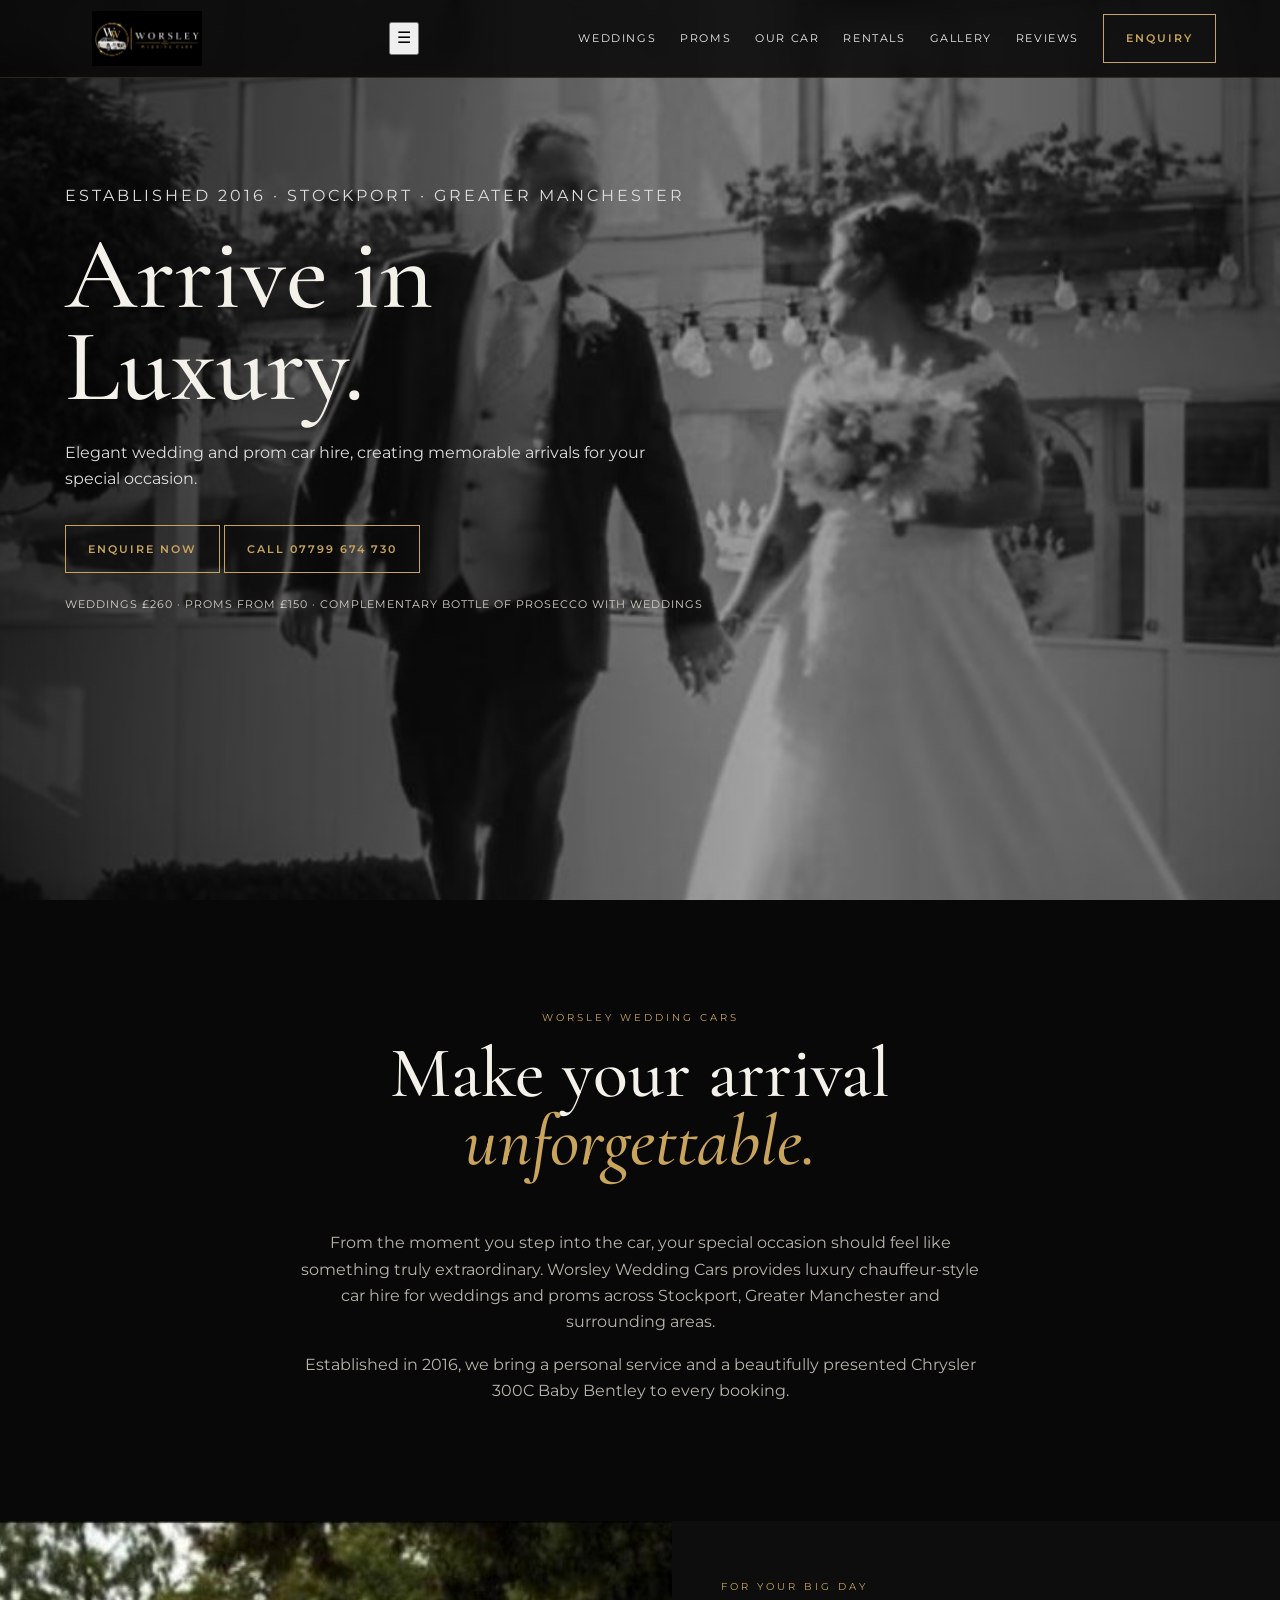
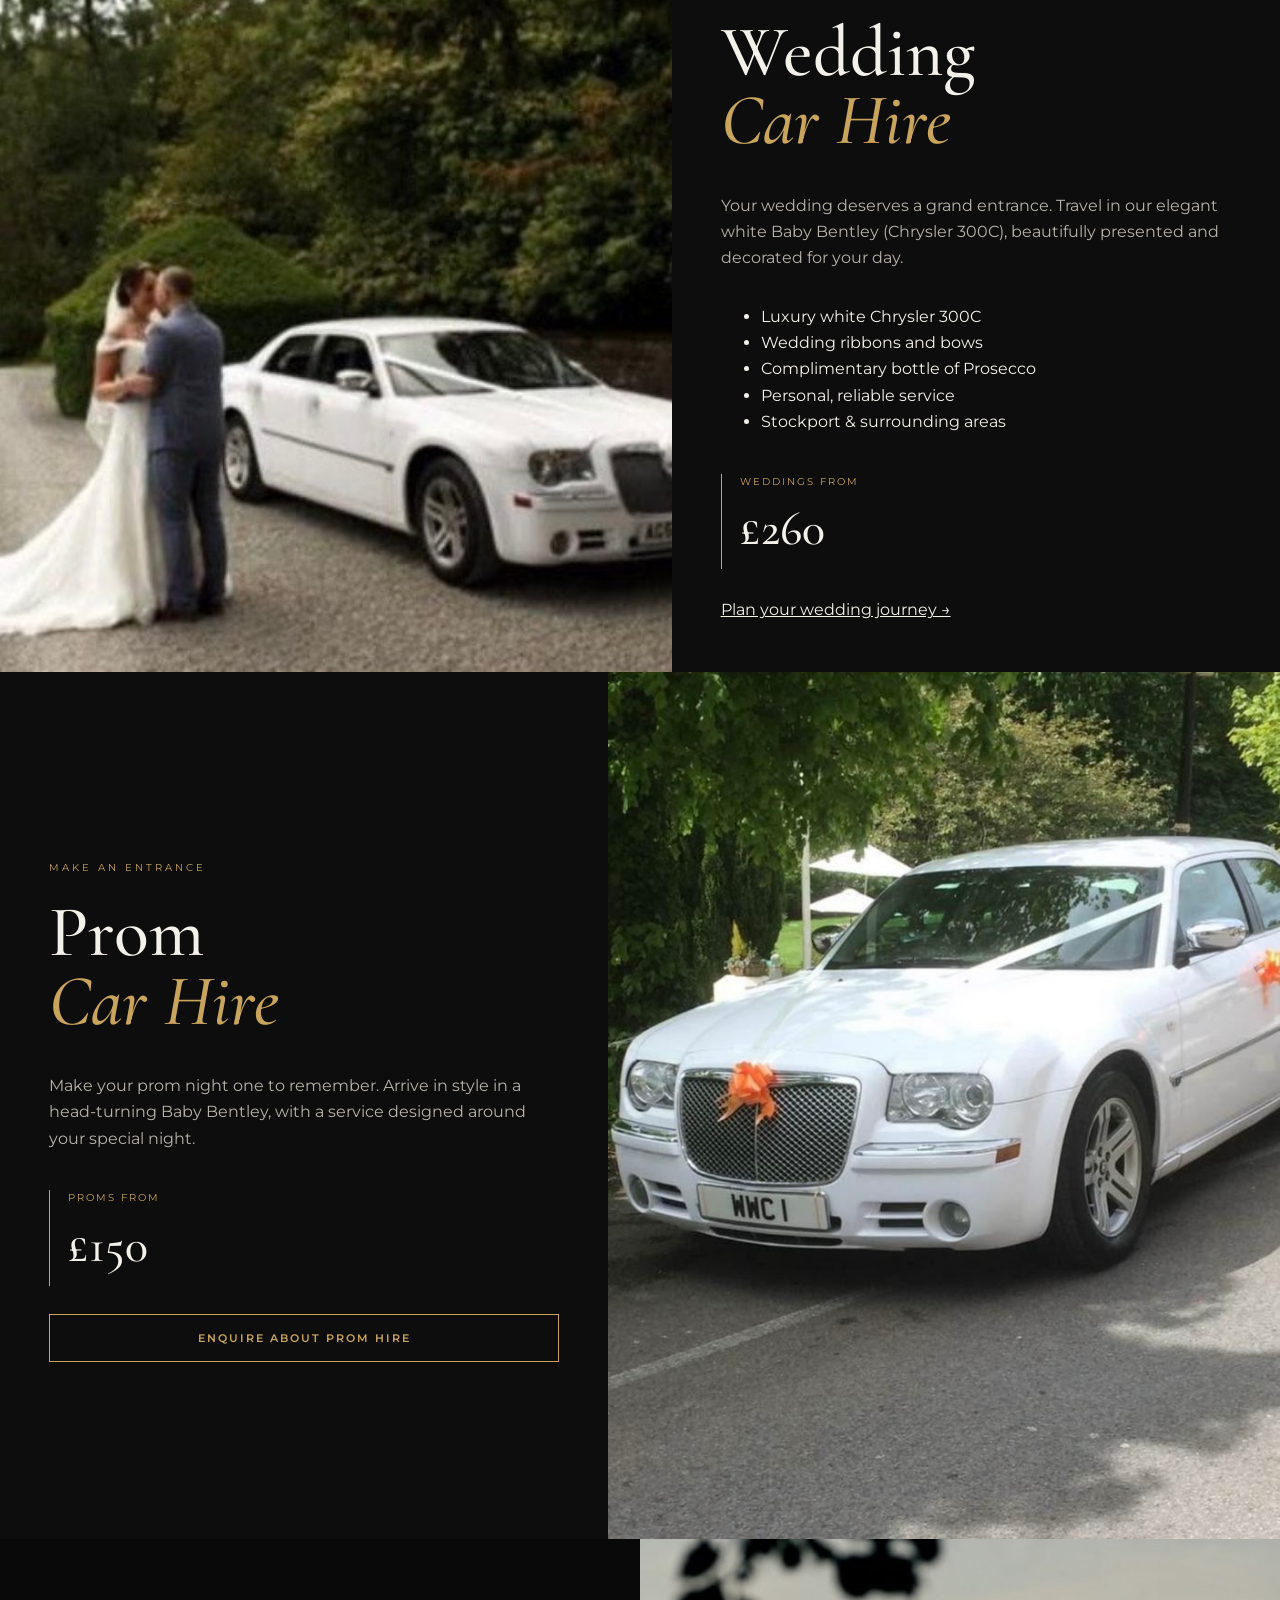
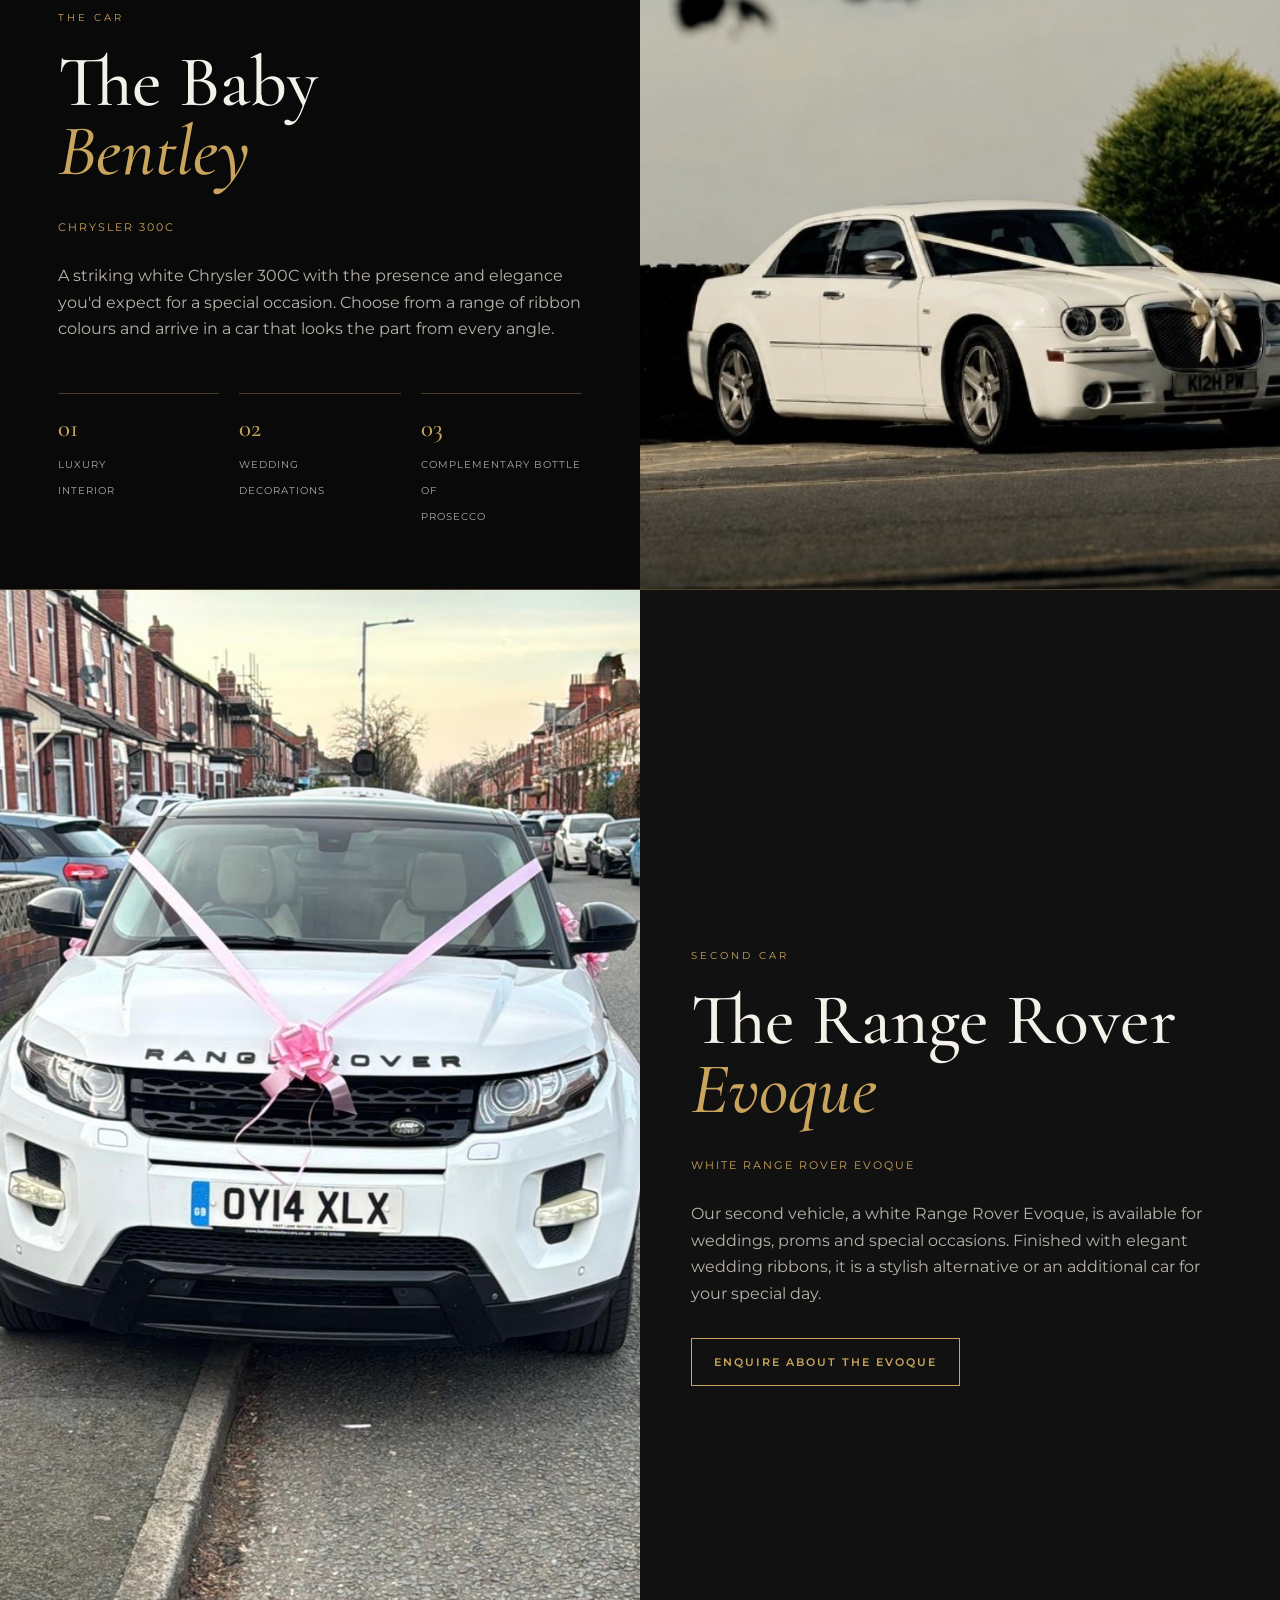
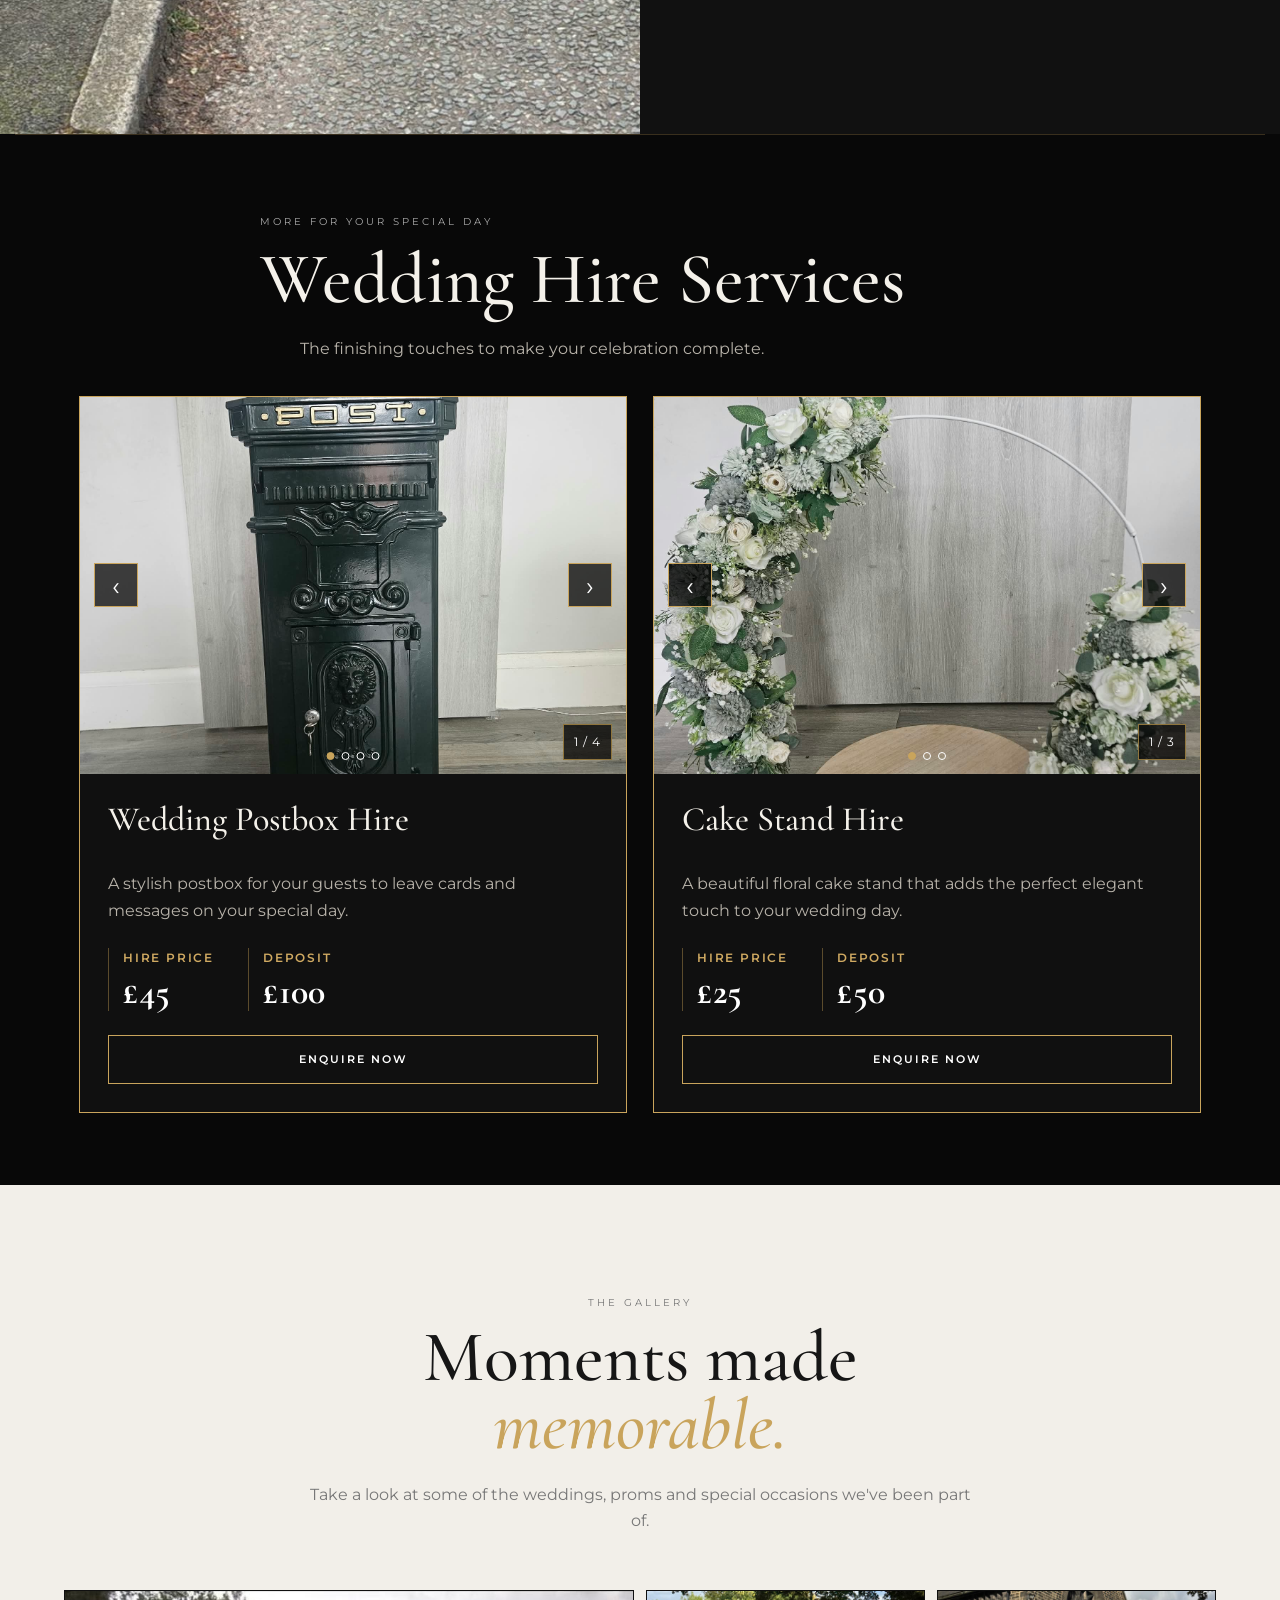
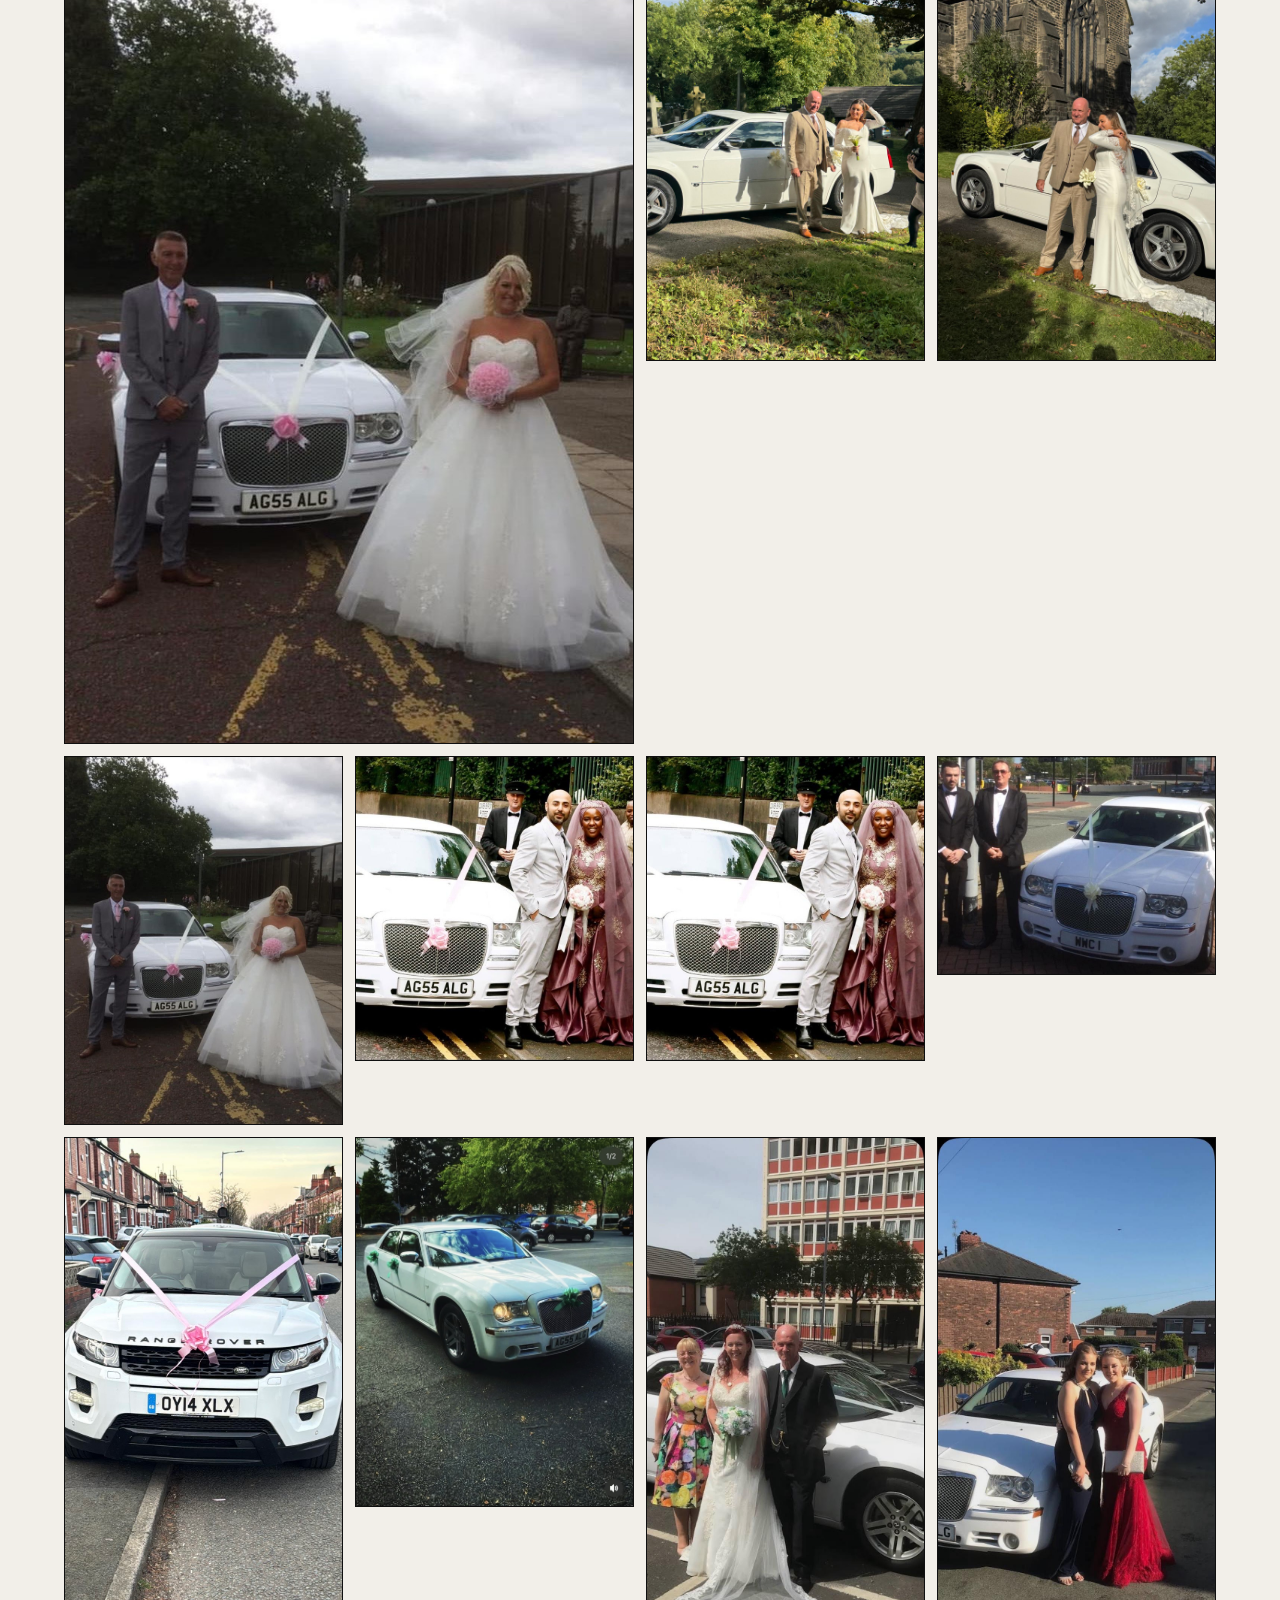
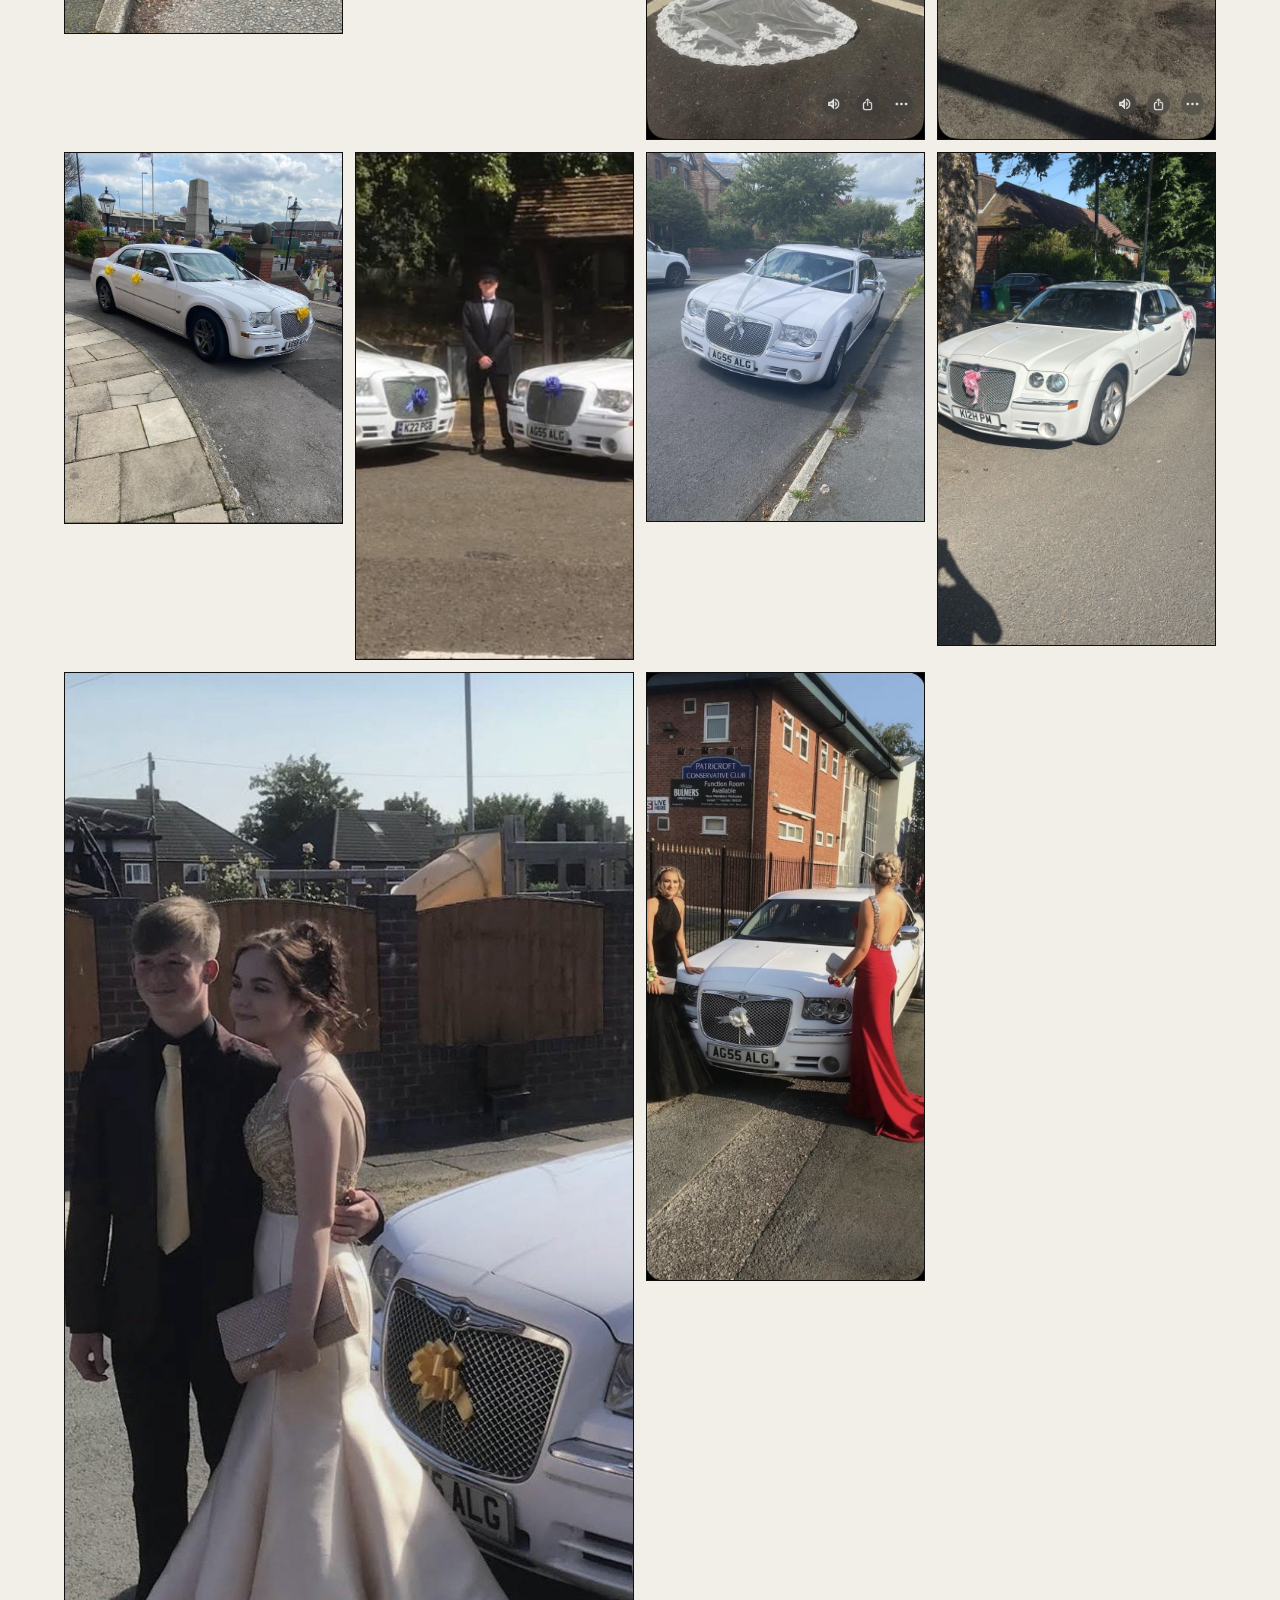
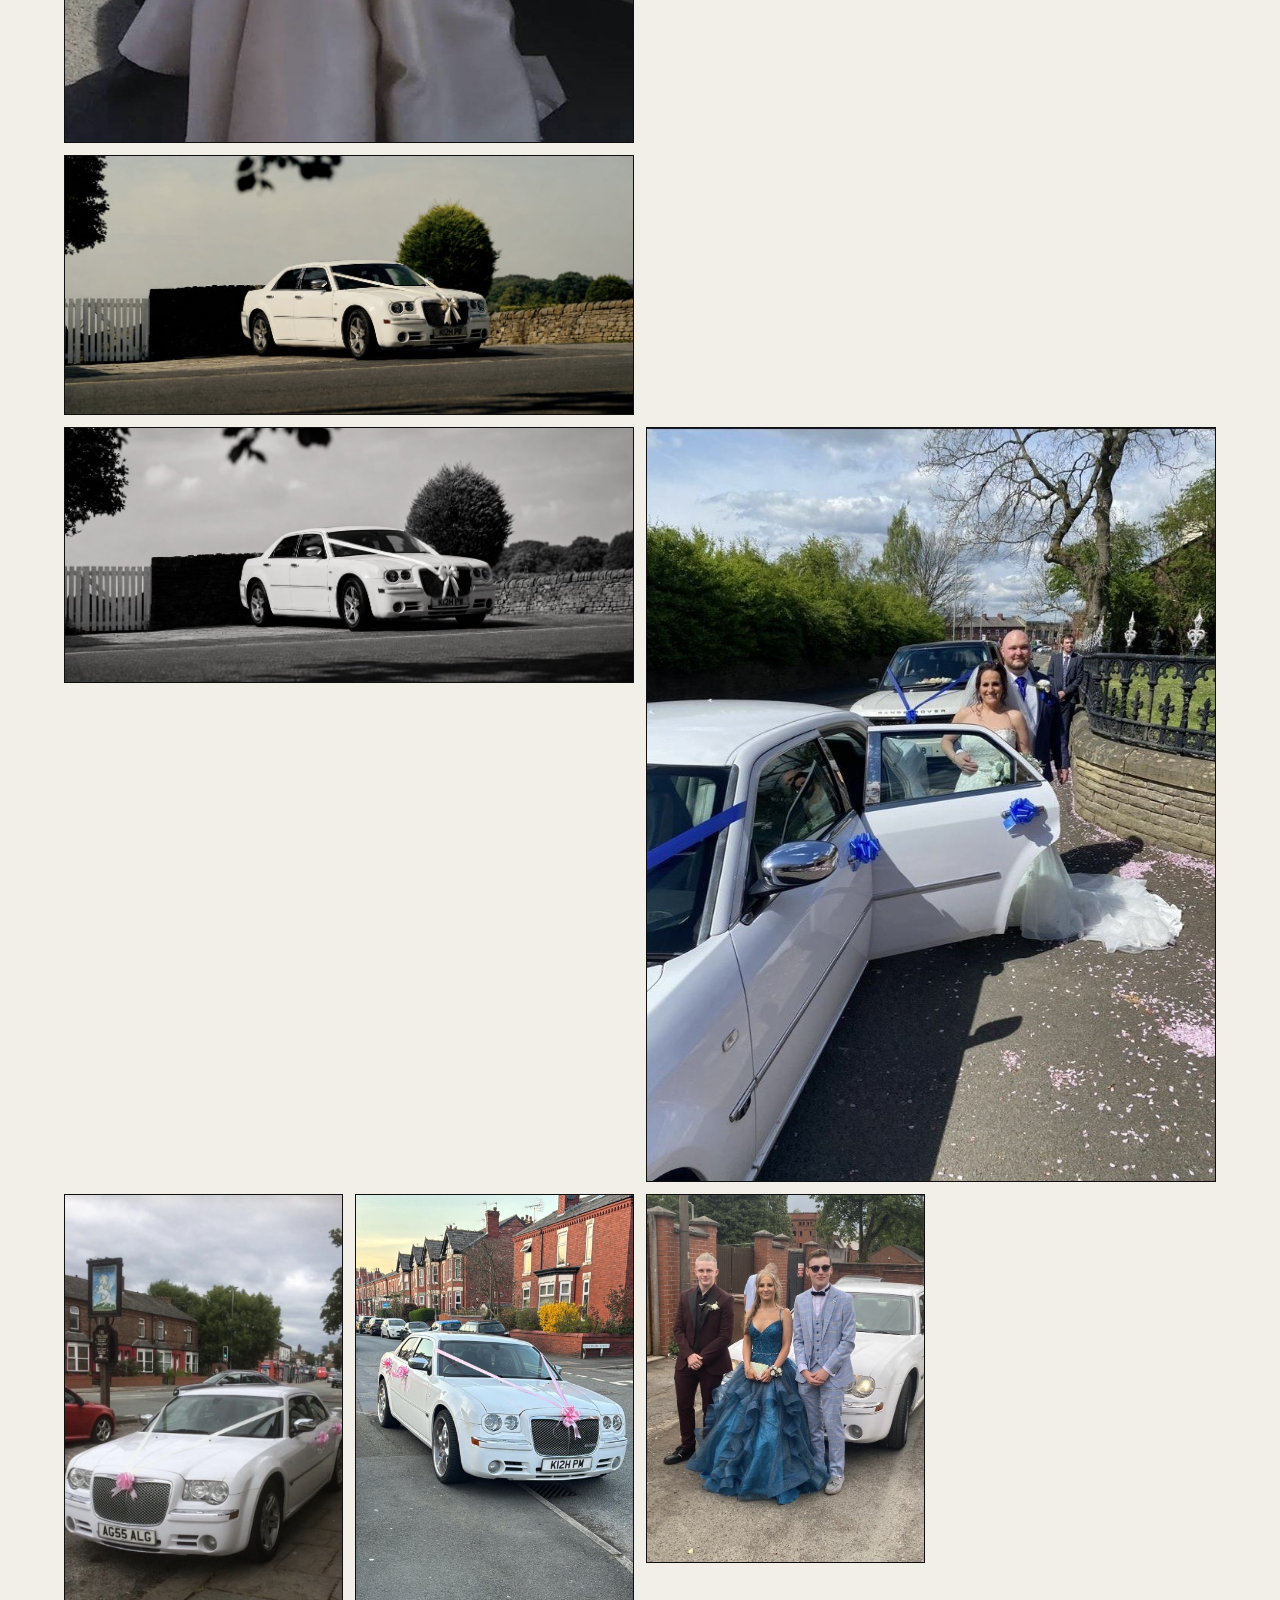
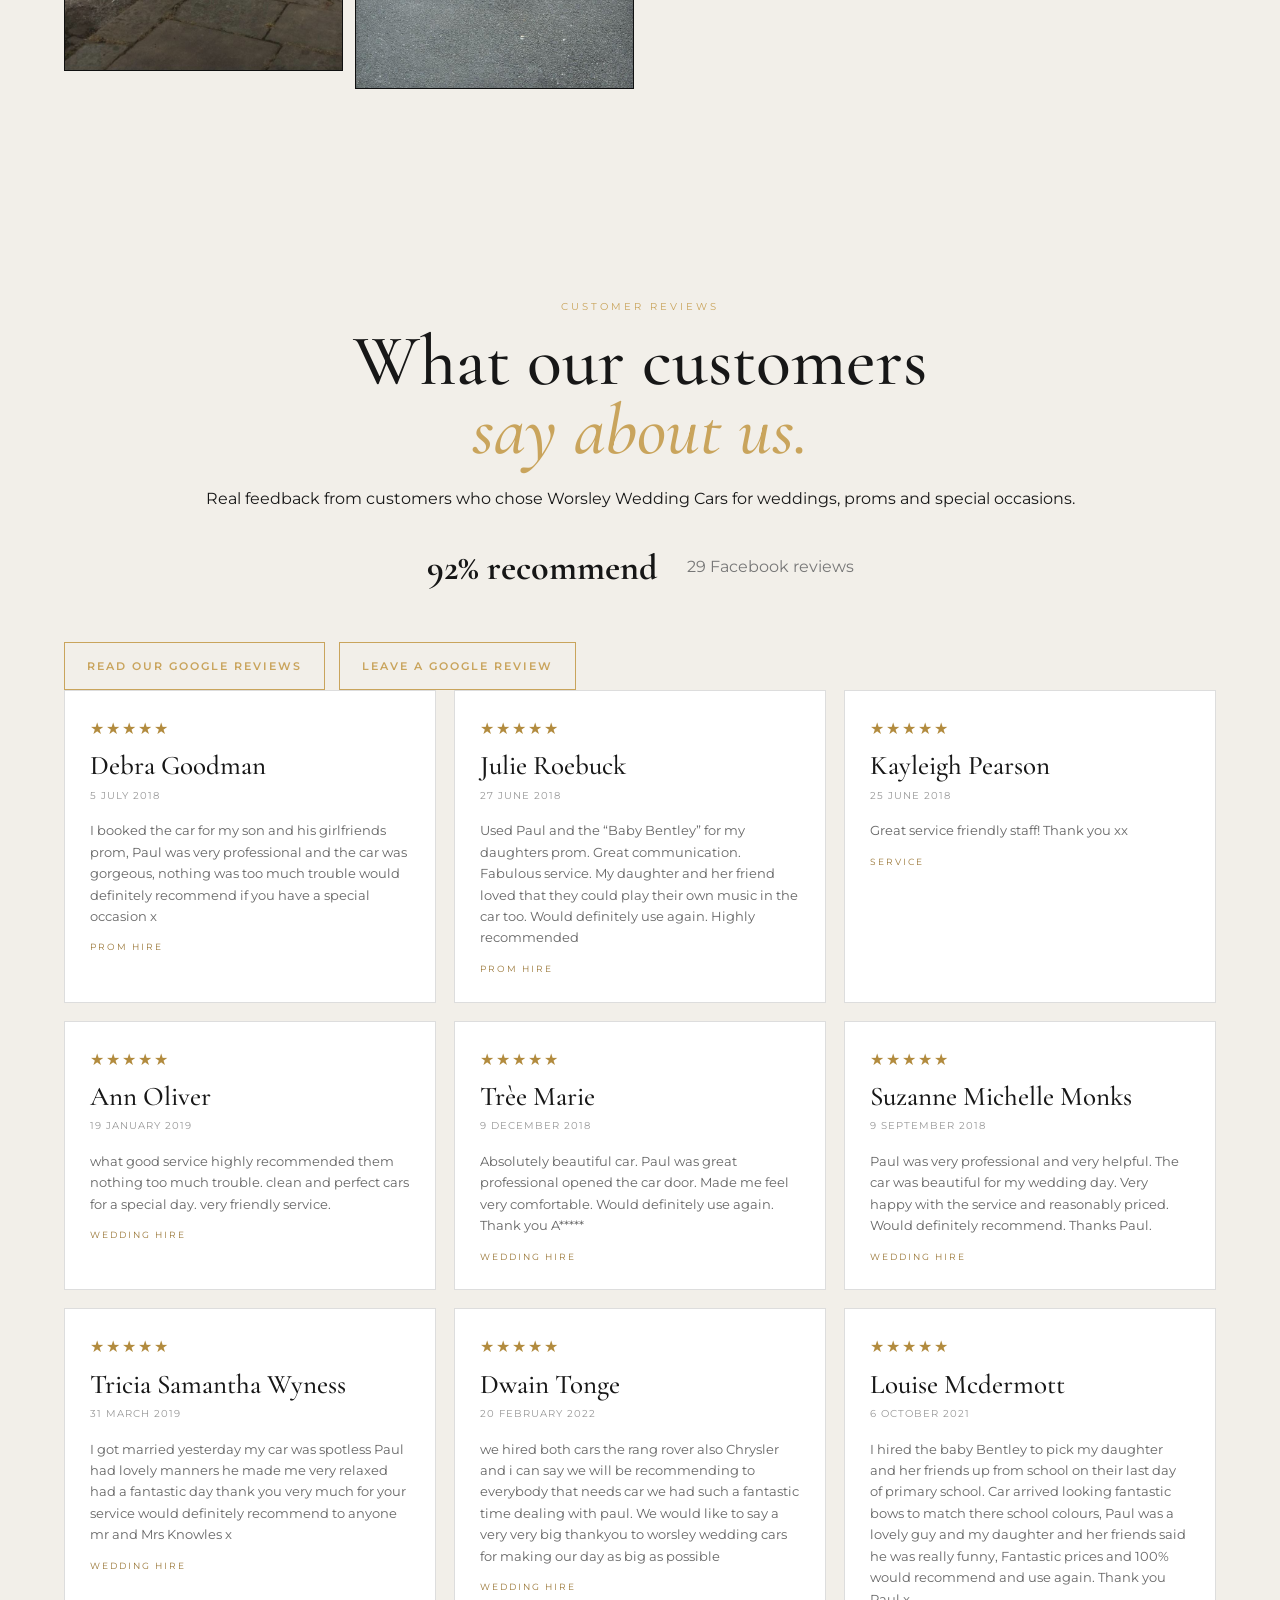
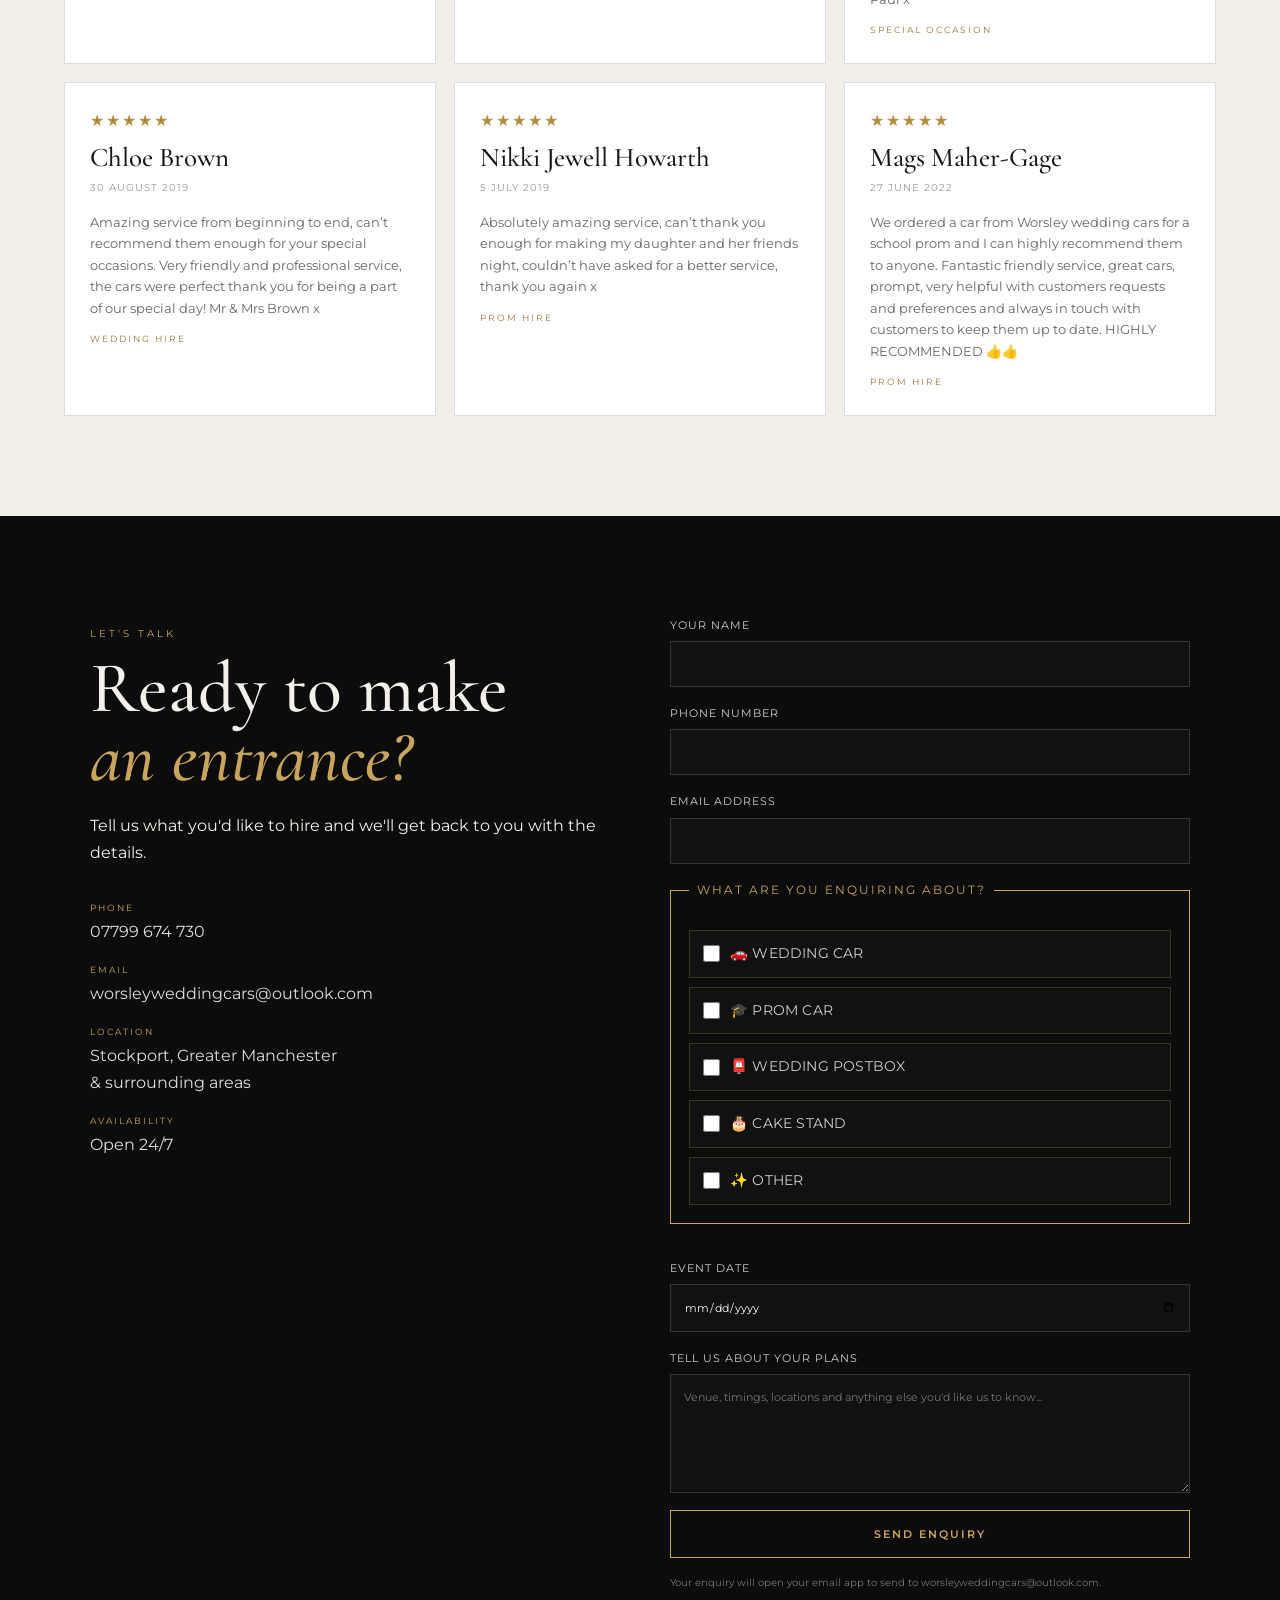
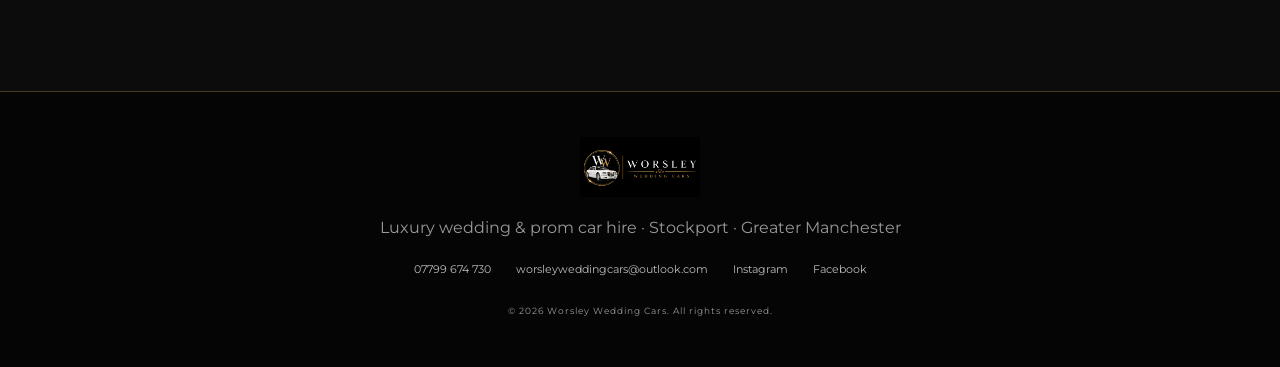
==== commit 387d8ef3: "Add newly uploaded gallery photos" ====
--- a/index.html
+++ b/index.html
@@ -41,42 +41,10 @@
 .check-option span{font-size:.9rem;letter-spacing:.2px}
 .check-option.check-all{border-color:#c9a45c;background:#15120d}
 </style>
-
 <style id="enquire-button-upgrade">
-/* Luxury gold enquiry buttons */
-.rental-services a,
-.rental-card a,
-.enquire-button,
-a[href="#contact"].button,
-.hero-actions a.button-gold,
-.cta-button {
-  border: 1px solid #c9a45c !important;
-  padding: 14px 22px !important;
-  display: inline-flex !important;
-  align-items: center !important;
-  justify-content: center !important;
-  gap: 10px !important;
-  color: #c9a45c !important;
-  background: transparent !important;
-  text-decoration: none !important;
-  letter-spacing: 2px !important;
-  font-weight: 600 !important;
-  transition: all .25s ease !important;
-  box-shadow: 0 0 0 rgba(201,164,92,0) !important;
-}
-.rental-services a:hover,
-.rental-card a:hover,
-.enquire-button:hover,
-a[href="#contact"].button:hover,
-.hero-actions a.button-gold:hover,
-.cta-button:hover {
-  background: #c9a45c !important;
-  color: #0b0b0b !important;
-  box-shadow: 0 0 18px rgba(201,164,92,.28) !important;
-}
+.rental-services a,.rental-card a,.enquire-button,a[href="#contact"].button,.hero-actions a.button-gold,.cta-button{border:1px solid #c9a45c!important;padding:14px 22px!important;display:inline-flex!important;align-items:center!important;justify-content:center!important;gap:10px!important;color:#c9a45c!important;background:transparent!important;text-decoration:none!important;letter-spacing:2px!important;font-weight:600!important;transition:all .25s ease!important;box-shadow:0 0 0 rgba(201,164,92,0)!important}
+.rental-services a:hover,.rental-card a:hover,.enquire-button:hover,a[href="#contact"].button:hover,.hero-actions a.button-gold:hover,.cta-button:hover{background:#c9a45c!important;color:#0b0b0b!important;box-shadow:0 0 18px rgba(201,164,92,.28)!important}
 </style>
-
-
 <style id="rental-preview-fixes">
 .rental-price-row{display:flex!important;gap:34px!important;margin:24px 0!important}
 .rental-price{display:block!important}
@@ -103,13 +71,14 @@
 <h1>Arrive in<br/><span>Luxury.</span></h1>
 <p class="hero-copy">Elegant wedding and prom car hire, creating memorable arrivals for your special occasion.</p>
 <div class="hero-actions">
-<a class="button button-gold" href="#contact" class="enquire-button">Enquire Now</a>
+<a class="button button-gold" href="#contact">Enquire Now</a>
 <a class="button button-outline" href="tel:07799674730">Call 07799 674 730</a>
 </div>
 <div class="hero-note">Weddings £260 · Proms from £150 · Complementary bottle of Prosecco with weddings</div>
 </div>
 <div class="scroll-hint">SCROLL <span>↓</span></div>
-</section><section class="intro section">
+</section>
+<section class="intro section">
 <div class="section-heading">
 <p class="eyebrow gold">WORSLEY WEDDING CARS</p>
 <h2>Make your arrival<br/><em>unforgettable.</em></h2>
@@ -118,109 +87,59 @@
 <p>From the moment you step into the car, your special occasion should feel like something truly extraordinary. Worsley Wedding Cars provides luxury chauffeur-style car hire for weddings and proms across Stockport, Greater Manchester and surrounding areas.</p>
 <p>Established in 2016, we bring a personal service and a beautifully presented Chrysler 300C Baby Bentley to every booking.</p>
 </div>
-</section><section class="feature dark-section" id="weddings">
+</section>
+<section class="feature dark-section" id="weddings">
 <div class="feature-image"><img alt="Bride arriving in the Worsley Wedding Cars vehicle" src="wedding-top.jpg"/></div>
 <div class="feature-copy">
 <p class="eyebrow gold">FOR YOUR BIG DAY</p>
 <h2>Wedding<br/><em>Car Hire</em></h2>
 <p>Your wedding deserves a grand entrance. Travel in our elegant white Baby Bentley (Chrysler 300C), beautifully presented and decorated for your day.</p>
-<ul class="tick-list">
-<li>Luxury white Chrysler 300C</li>
-<li>Wedding ribbons and bows</li>
-<li>Complimentary bottle of Prosecco</li>
-<li>Personal, reliable service</li>
-<li>Stockport &amp; surrounding areas</li>
-</ul>
+<ul class="tick-list"><li>Luxury white Chrysler 300C</li><li>Wedding ribbons and bows</li><li>Complimentary bottle of Prosecco</li><li>Personal, reliable service</li><li>Stockport &amp; surrounding areas</li></ul>
 <div class="price"><small>WEDDINGS FROM</small><strong>£260</strong></div>
-<a class="text-link" href="#contact" class="enquire-button">Plan your wedding journey →</a>
+<a class="text-link" href="#contact">Plan your wedding journey →</a>
 </div>
-</section><section class="feature reverse" id="proms">
+</section>
+<section class="feature reverse" id="proms">
 <div class="feature-image"><img alt="Prom guests beside the Worsley Wedding Cars vehicle" src="prom-top.jpg"/></div>
 <div class="feature-copy">
 <p class="eyebrow gold">MAKE AN ENTRANCE</p>
 <h2>Prom<br/><em>Car Hire</em></h2>
 <p>Make your prom night one to remember. Arrive in style in a head-turning Baby Bentley, with a service designed around your special night.</p>
 <div class="price light-price"><small>PROMS FROM</small><strong>£150</strong></div>
-<a class="button button-dark" href="#contact" class="enquire-button">Enquire about Prom Hire</a>
+<a class="button button-dark" href="#contact">Enquire about Prom Hire</a>
 </div>
-</section><section class="car-section dark-section" id="car">
+</section>
+<section class="car-section dark-section" id="car">
 <div class="car-copy">
 <p class="eyebrow gold">THE CAR</p>
 <h2>The Baby<br/><em>Bentley</em></h2>
 <p class="model">Chrysler 300C</p>
 <p>A striking white Chrysler 300C with the presence and elegance you'd expect for a special occasion. Choose from a range of ribbon colours and arrive in a car that looks the part from every angle.</p>
-<div class="specs">
-<div><strong>01</strong><span>Luxury<br/>interior</span></div>
-<div><strong>02</strong><span>Wedding<br/>decorations</span></div>
-<div><strong>03</strong><span>Complementary bottle of<br/>Prosecco</span></div>
-</div>
+<div class="specs"><div><strong>01</strong><span>Luxury<br/>interior</span></div><div><strong>02</strong><span>Wedding<br/>decorations</span></div><div><strong>03</strong><span>Complementary bottle of<br/>Prosecco</span></div></div>
 </div>
 <div class="car-image"><img alt="White Baby Bentley (Chrysler 300C)" src="car-1.jpg"/></div>
 </section>
 <section class="second-car-section" id="evoque">
-  <div class="second-car-image">
-    <img src="range-rover-evoque.jpg" alt="White Range Rover Evoque with pink wedding ribbons"/>
-  </div>
-  <div class="second-car-copy">
-    <p class="eyebrow gold">SECOND CAR</p>
-    <h2>The Range Rover<br/><em>Evoque</em></h2>
-    <p class="model">White Range Rover Evoque</p>
-    <p>Our second vehicle, a white Range Rover Evoque, is available for weddings, proms and special occasions. Finished with elegant wedding ribbons, it is a stylish alternative or an additional car for your special day.</p>
-    <a class="cta-button" href="#contact">ENQUIRE ABOUT THE EVOQUE</a>
-  </div>
-</section><section class="services-section rental-services" id="rentals">
-<div class="section-heading">
-<span class="eyebrow">MORE FOR YOUR SPECIAL DAY</span>
-<h2>Wedding Hire Services</h2>
-<p>The finishing touches to make your celebration complete.</p>
+<div class="second-car-image"><img src="range-rover-evoque.jpg" alt="White Range Rover Evoque with pink wedding ribbons"/></div>
+<div class="second-car-copy">
+<p class="eyebrow gold">SECOND CAR</p><h2>The Range Rover<br/><em>Evoque</em></h2><p class="model">White Range Rover Evoque</p>
+<p>Our second vehicle, a white Range Rover Evoque, is available for weddings, proms and special occasions. Finished with elegant wedding ribbons, it is a stylish alternative or an additional car for your special day.</p>
+<a class="cta-button" href="#contact">ENQUIRE ABOUT THE EVOQUE</a>
 </div>
+</section>
+<section class="services-section rental-services" id="rentals">
+<div class="section-heading"><span class="eyebrow">MORE FOR YOUR SPECIAL DAY</span><h2>Wedding Hire Services</h2><p>The finishing touches to make your celebration complete.</p></div>
 <div class="service-grid">
-
-<article class="service-card">
-<div class="rental-slider" data-rental-slides='["postbox-1.jpg","postbox-2.jpg","postbox-3.jpg","postbox-4.jpg"]' data-rental-alt="Wedding postbox">
-<img alt="Wedding postbox" src="postbox-1.jpg">
-<button type="button" class="rental-arrow rental-prev" aria-label="Previous postbox photo">‹</button>
-<button type="button" class="rental-arrow rental-next" aria-label="Next postbox photo">›</button>
-<div class="rental-counter">1 / 4</div><div class="rental-dots"></div>
+<article class="service-card"><div class="rental-slider" data-rental-slides='["postbox-1.jpg","postbox-2.jpg","postbox-3.jpg","postbox-4.jpg"]' data-rental-alt="Wedding postbox"><img alt="Wedding postbox" src="postbox-1.jpg"><button type="button" class="rental-arrow rental-prev" aria-label="Previous postbox photo">‹</button><button type="button" class="rental-arrow rental-next" aria-label="Next postbox photo">›</button><div class="rental-counter">1 / 4</div><div class="rental-dots"></div></div><div class="service-content"><h3>Wedding Postbox Hire</h3><p>A stylish postbox for your guests to leave cards and messages on your special day.</p><div class="rental-price-row"><div class="rental-price"><span>HIRE PRICE</span><strong>£45</strong></div><div class="rental-price"><span>DEPOSIT</span><strong>£100</strong></div></div><a class="cta-button" href="#contact">ENQUIRE NOW</a></div></article>
+<article class="service-card"><div class="rental-slider" data-rental-slides='["cake-stand-1.jpg","cake-stand-2.jpg","cake-stand-3.jpg"]' data-rental-alt="Floral cake stand"><img alt="Floral cake stand" src="cake-stand-1.jpg"><button type="button" class="rental-arrow rental-prev" aria-label="Previous cake stand photo">‹</button><button type="button" class="rental-arrow rental-next" aria-label="Next cake stand photo">›</button><div class="rental-counter">1 / 3</div><div class="rental-dots"></div></div><div class="service-content"><h3>Cake Stand Hire</h3><p>A beautiful floral cake stand that adds the perfect elegant touch to your wedding day.</p><div class="rental-price-row"><div class="rental-price"><span>HIRE PRICE</span><strong>£25</strong></div><div class="rental-price"><span>DEPOSIT</span><strong>£50</strong></div></div><a class="cta-button" href="#contact">ENQUIRE NOW</a></div></article>
 </div>
-<div class="service-content">
-<h3>Wedding Postbox Hire</h3>
-<p>A stylish postbox for your guests to leave cards and messages on your special day.</p>
-<div class="rental-price-row">
-<div class="rental-price"><span>HIRE PRICE</span><strong>£45</strong></div>
-<div class="rental-price"><span>DEPOSIT</span><strong>£100</strong></div>
-</div>
-<a class="cta-button" href="#contact">ENQUIRE NOW</a>
-</div>
-</article>
-
-<article class="service-card">
-<div class="rental-slider" data-rental-slides='["cake-stand-1.jpg","cake-stand-2.jpg","cake-stand-3.jpg"]' data-rental-alt="Floral cake stand">
-<img alt="Floral cake stand" src="cake-stand-1.jpg">
-<button type="button" class="rental-arrow rental-prev" aria-label="Previous cake stand photo">‹</button>
-<button type="button" class="rental-arrow rental-next" aria-label="Next cake stand photo">›</button>
-<div class="rental-counter">1 / 3</div><div class="rental-dots"></div>
-</div>
-<div class="service-content">
-<h3>Cake Stand Hire</h3>
-<p>A beautiful floral cake stand that adds the perfect elegant touch to your wedding day.</p>
-<div class="rental-price-row">
-<div class="rental-price"><span>HIRE PRICE</span><strong>£25</strong></div>
-<div class="rental-price"><span>DEPOSIT</span><strong>£50</strong></div>
-</div>
-<a class="cta-button" href="#contact">ENQUIRE NOW</a>
-</div>
-</article>
-
-</div>
-</section><section class="gallery-section section" id="gallery">
-<div class="section-heading centered">
-<p class="eyebrow gold">THE GALLERY</p>
-<h2>Moments made<br/><em>memorable.</em></h2>
-<p>Take a look at some of the weddings, proms and special occasions we've been part of.</p>
-</div>
+</section>
+<section class="gallery-section section" id="gallery">
+<div class="section-heading centered"><p class="eyebrow gold">THE GALLERY</p><h2>Moments made<br/><em>memorable.</em></h2><p>Take a look at some of the weddings, proms and special occasions we've been part of.</p></div>
 <div class="gallery-grid">
 <figure class="gallery-item featured-gallery"><img alt="Bride and groom beside the white Baby Bentley" loading="lazy" src="gallery-top.jpg"/></figure>
+<figure class="gallery-item"><img alt="New wedding photo 1" loading="lazy" src="gallery-new-06.jpg"/></figure>
+<figure class="gallery-item"><img alt="New wedding photo 2" loading="lazy" src="gallery-new-07.jpg"/></figure>
 <figure class="gallery-item"><img alt="New wedding photo beside the white Baby Bentley" loading="lazy" src="gallery-new-01.jpg"/></figure>
 <figure class="gallery-item"><img alt="New wedding photo beside the white Baby Bentley" loading="lazy" src="gallery-new-02.jpg"/></figure>
 <figure class="gallery-item"><img alt="Wedding couple beside the white Baby Bentley" loading="lazy" src="gallery-new-02.jpg"/></figure>
@@ -242,14 +161,9 @@
 <figure class="gallery-item"><img alt="Worsley Wedding Cars wedding, prom or luxury car hire photo" loading="lazy" src="gallery-30.jpg"/></figure>
 <figure class="gallery-item"><img alt="Worsley Wedding Cars wedding, prom or luxury car hire photo" loading="lazy" src="gallery-33.jpg"/></figure>
 </div>
-</section><section class="reviews-section section" id="reviews">
-<div class="reviews-intro">
-<p class="eyebrow gold">CUSTOMER REVIEWS</p>
-<h2>What our customers<br/><em>say about us.</em></h2>
-<p>Real feedback from customers who chose Worsley Wedding Cars for weddings, proms and special occasions.</p>
-<div class="review-summary"><strong>92% recommend</strong><span>29 Facebook reviews</span></div>
-<div class="google-review-actions" style="display:flex;gap:14px;flex-wrap:wrap;margin-top:22px"><a class="cta-button" href="https://share.google/YIqN2TUOxSC5ncJOi" target="_blank" rel="noopener">READ OUR GOOGLE REVIEWS</a><a class="cta-button" href="https://share.google/YIqN2TUOxSC5ncJOi" target="_blank" rel="noopener">LEAVE A GOOGLE REVIEW</a></div>
-</div>
+</section>
+<section class="reviews-section section" id="reviews">
+<div class="reviews-intro"><p class="eyebrow gold">CUSTOMER REVIEWS</p><h2>What our customers<br/><em>say about us.</em></h2><p>Real feedback from customers who chose Worsley Wedding Cars for weddings, proms and special occasions.</p><div class="review-summary"><strong>92% recommend</strong><span>29 Facebook reviews</span></div><div class="google-review-actions" style="display:flex;gap:14px;flex-wrap:wrap;margin-top:22px"><a class="cta-button" href="https://share.google/YIqN2TUOxSC5ncJOi" target="_blank" rel="noopener">READ OUR GOOGLE REVIEWS</a><a class="cta-button" href="https://share.google/YIqN2TUOxSC5ncJOi" target="_blank" rel="noopener">LEAVE A GOOGLE REVIEW</a></div></div>
 <div class="reviews-grid">
 <article class="review-card"><div class="review-stars">★★★★★</div><h3>Debra Goodman</h3><span class="review-date">5 July 2018</span><p>I booked the car for my son and his girlfriends prom, Paul was very professional and the car was gorgeous, nothing was too much trouble would definitely recommend if you have a special occasion x</p><div class="review-service">Prom hire</div></article>
 <article class="review-card"><div class="review-stars">★★★★★</div><h3>Julie Roebuck</h3><span class="review-date">27 June 2018</span><p>Used Paul and the “Baby Bentley” for my daughters prom. Great communication. Fabulous service. My daughter and her friend loved that they could play their own music in the car too. Would definitely use again. Highly recommended</p><div class="review-service">Prom hire</div></article>
@@ -264,52 +178,14 @@
 <article class="review-card"><div class="review-stars">★★★★★</div><h3>Nikki Jewell Howarth</h3><span class="review-date">5 July 2019</span><p>Absolutely amazing service, can’t thank you enough for making my daughter and her friends night, couldn’t have asked for a better service, thank you again x</p><div class="review-service">Prom hire</div></article>
 <article class="review-card"><div class="review-stars">★★★★★</div><h3>Mags Maher-Gage</h3><span class="review-date">27 June 2022</span><p>We ordered a car from Worsley wedding cars for a school prom and I can highly recommend them to anyone. Fantastic friendly service, great cars, prompt, very helpful with customers requests and preferences and always in touch with customers to keep them up to date. HIGHLY RECOMMENDED 👍👍</p><div class="review-service">Prom hire</div></article>
 </div>
-</section><section class="contact dark-section" id="contact">
-<div class="contact-intro">
-<p class="eyebrow gold">LET'S TALK</p>
-<h2>Ready to make<br/><em>an entrance?</em></h2>
-<p>Tell us what you'd like to hire and we'll get back to you with the details.</p>
-<div class="contact-details">
-<a href="tel:07799674730"><span>PHONE</span>07799 674 730</a>
-<a href="mailto:worsleyweddingcars@outlook.com"><span>EMAIL</span>worsleyweddingcars@outlook.com</a>
-<div><span>LOCATION</span>Stockport, Greater Manchester<br/>&amp; surrounding areas</div>
-<div><span>AVAILABILITY</span>Open 24/7</div>
-</div>
-</div>
-<form action="mailto:worsleyweddingcars@outlook.com" class="enquiry-form" enctype="text/plain" method="post">
-<label>Your name<input name="Name" required=""/></label>
-<label>Phone number<input name="Phone" required="" type="tel"/></label>
-<label>Email address<input name="Email" required="" type="email"/></label>
-<fieldset class="service-checkboxes">
-          <legend>What are you enquiring about?</legend>
-          <label class="check-option"><input type="checkbox" name="Services" value="Wedding Car"> <span>🚗 Wedding Car</span></label>
-          <label class="check-option"><input type="checkbox" name="Services" value="Prom Car"> <span>🎓 Prom Car</span></label>
-          <label class="check-option"><input type="checkbox" name="Services" value="Wedding Postbox"> <span>📮 Wedding Postbox</span></label>
-          <label class="check-option"><input type="checkbox" name="Services" value="Cake Stand"> <span>🎂 Cake Stand</span></label>
-          <label class="check-option"><input type="checkbox" name="Services" value="Other"> <span>✨ Other</span></label>
-</fieldset>
-<label>Event date<input name="Event date" type="date"/></label>
-<label>Tell us about your plans<textarea name="Message" placeholder="Venue, timings, locations and anything else you'd like us to know..." rows="5"></textarea></label>
-<button class="button button-gold full" type="submit">Send Enquiry</button>
-<p class="form-note">Your enquiry will open your email app to send to worsleyweddingcars@outlook.com.</p>
-</form>
-</section></main>
-
-<footer>
-<img alt="Worsley Wedding Cars" src="logo.png"/>
-<p>Luxury wedding &amp; prom car hire · Stockport · Greater Manchester</p>
-<div class="footer-links">
-<a href="tel:07799674730">07799 674 730</a>
-<a href="mailto:worsleyweddingcars@outlook.com">worsleyweddingcars@outlook.com</a>
-<a href="https://www.instagram.com/worsleyweddingcars/" rel="noopener" target="_blank">Instagram</a>
-<a href="https://www.facebook.com/worsleyweddingcars/" rel="noopener" target="_blank">Facebook</a>
-</div>
-<small>© 2026 Worsley Wedding Cars. All rights reserved.</small>
-</footer>
+</section>
+<section class="contact dark-section" id="contact">
+<div class="contact-intro"><p class="eyebrow gold">LET'S TALK</p><h2>Ready to make<br/><em>an entrance?</em></h2><p>Tell us what you'd like to hire and we'll get back to you with the details.</p><div class="contact-details"><a href="tel:07799674730"><span>PHONE</span>07799 674 730</a><a href="mailto:worsleyweddingcars@outlook.com"><span>EMAIL</span>worsleyweddingcars@outlook.com</a><div><span>LOCATION</span>Stockport, Greater Manchester<br/>&amp; surrounding areas</div><div><span>AVAILABILITY</span>Open 24/7</div></div></div>
+<form action="mailto:worsleyweddingcars@outlook.com" class="enquiry-form" enctype="text/plain" method="post"><label>Your name<input name="Name" required=""/></label><label>Phone number<input name="Phone" required="" type="tel"/></label><label>Email address<input name="Email" required="" type="email"/></label><fieldset class="service-checkboxes"><legend>What are you enquiring about?</legend><label class="check-option"><input type="checkbox" name="Services" value="Wedding Car"> <span>🚗 Wedding Car</span></label><label class="check-option"><input type="checkbox" name="Services" value="Prom Car"> <span>🎓 Prom Car</span></label><label class="check-option"><input type="checkbox" name="Services" value="Wedding Postbox"> <span>📮 Wedding Postbox</span></label><label class="check-option"><input type="checkbox" name="Services" value="Cake Stand"> <span>🎂 Cake Stand</span></label><label class="check-option"><input type="checkbox" name="Services" value="Other"> <span>✨ Other</span></label></fieldset><label>Event date<input name="Event date" type="date"/></label><label>Tell us about your plans<textarea name="Message" placeholder="Venue, timings, locations and anything else you'd like us to know..." rows="5"></textarea></label><button class="button button-gold full" type="submit">Send Enquiry</button><p class="form-note">Your enquiry will open your email app to send to worsleyweddingcars@outlook.com.</p></form>
+</section>
+</main>
+<footer><img alt="Worsley Wedding Cars" src="logo.png"/><p>Luxury wedding &amp; prom car hire · Stockport · Greater Manchester</p><div class="footer-links"><a href="tel:07799674730">07799 674 730</a><a href="mailto:worsleyweddingcars@outlook.com">worsleyweddingcars@outlook.com</a><a href="https://www.instagram.com/worsleyweddingcars/" rel="noopener" target="_blank">Instagram</a><a href="https://www.facebook.com/worsleyweddingcars/" rel="noopener" target="_blank">Facebook</a></div><small>© 2026 Worsley Wedding Cars. All rights reserved.</small></footer>
 <script src="script.js?v=20260824"></script>
-<div aria-hidden="true" class="photo-lightbox" id="photoLightbox">
-<button aria-label="Close photo" class="photo-lightbox-close" type="button">×</button>
-<img alt="Expanded photo" id="lightboxImage" src=""/>
-</div>
+<div aria-hidden="true" class="photo-lightbox" id="photoLightbox"><button aria-label="Close photo" class="photo-lightbox-close" type="button">×</button><img alt="Expanded photo" id="lightboxImage" src=""/></div>
 </body>
-</html>
+</html>
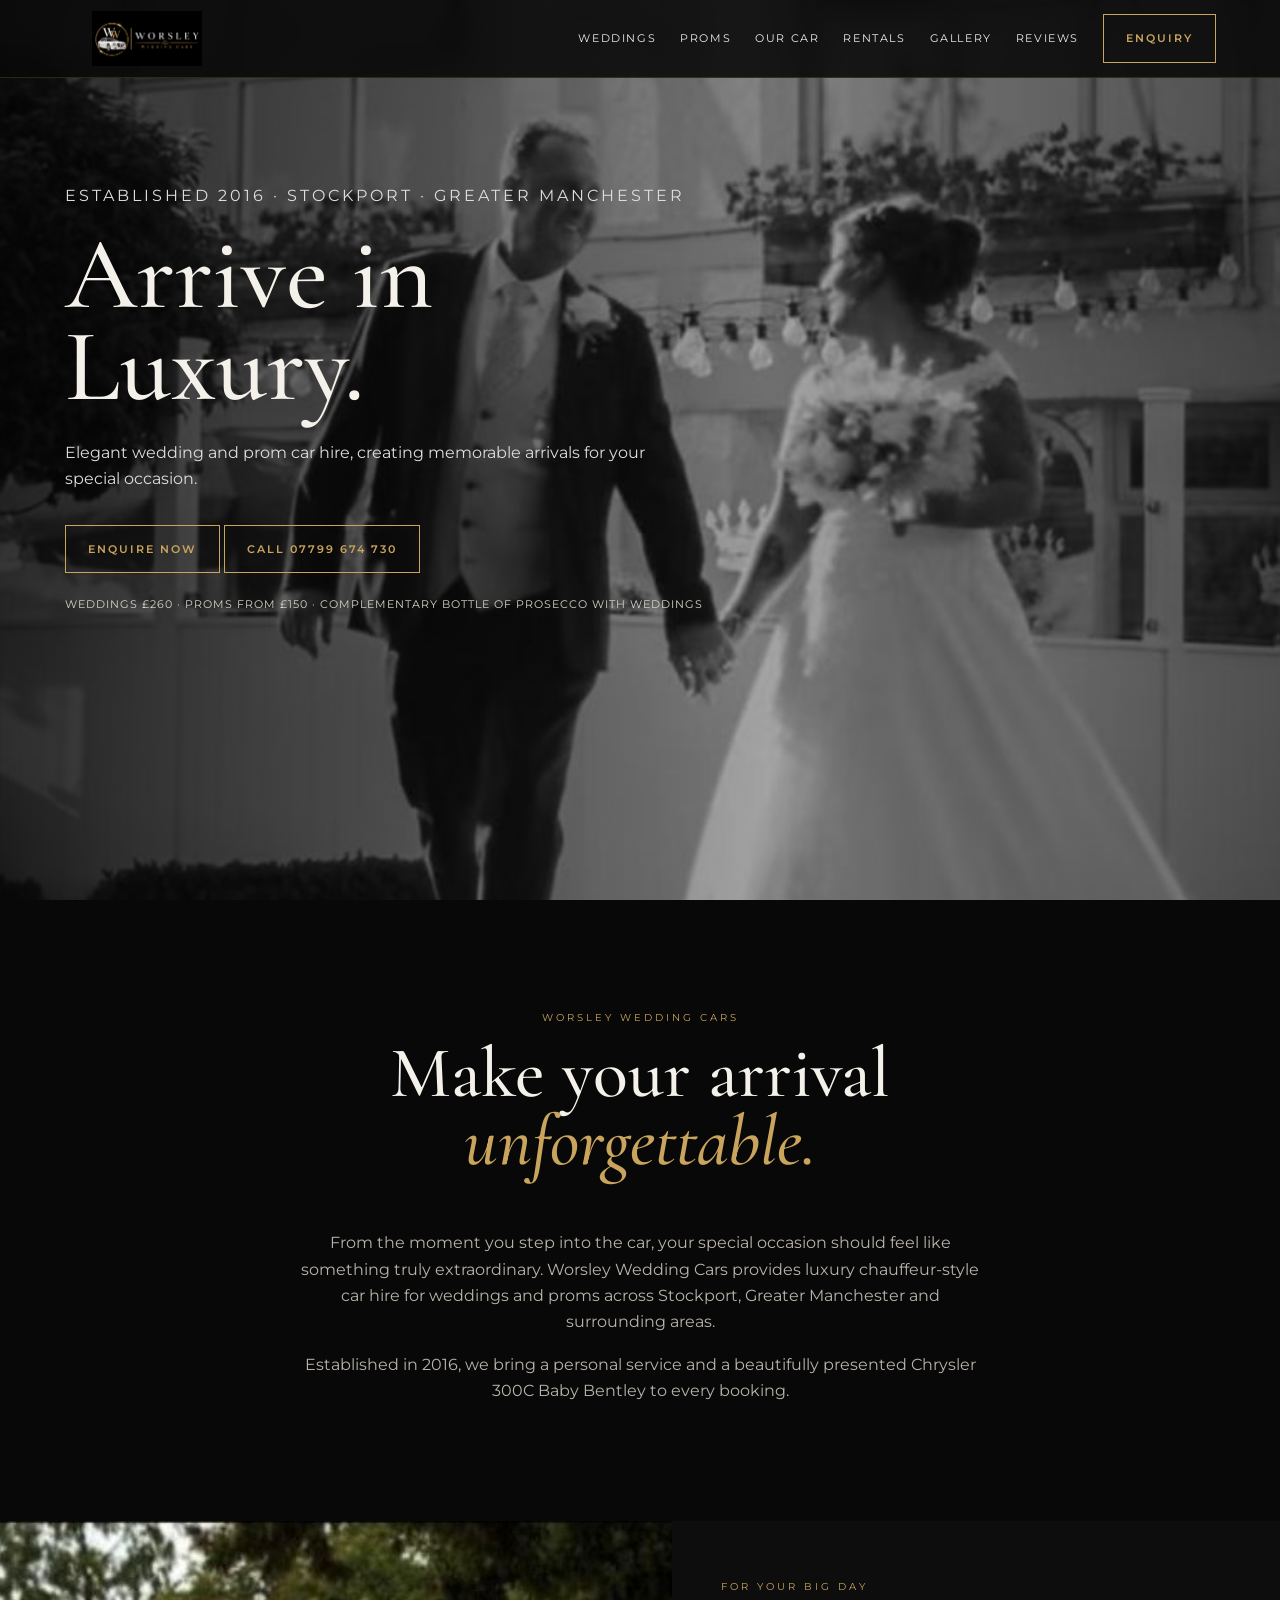
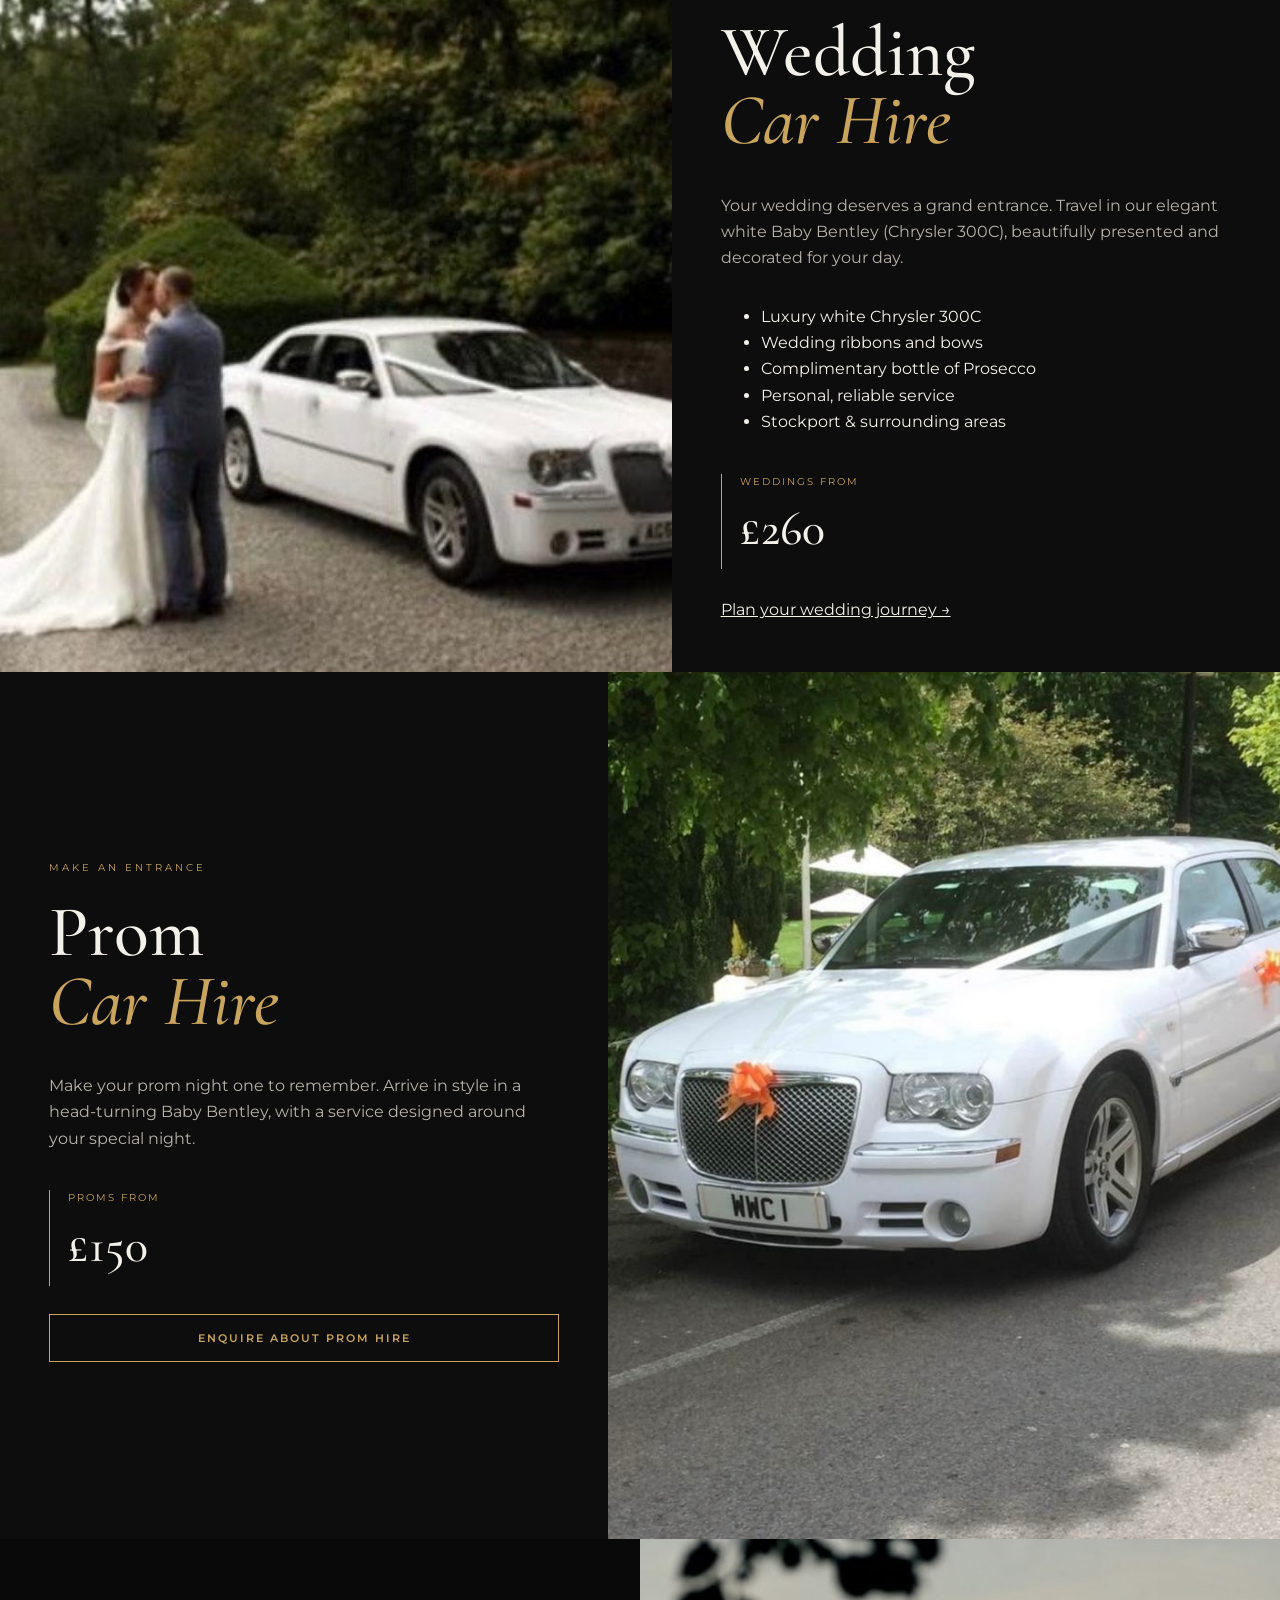
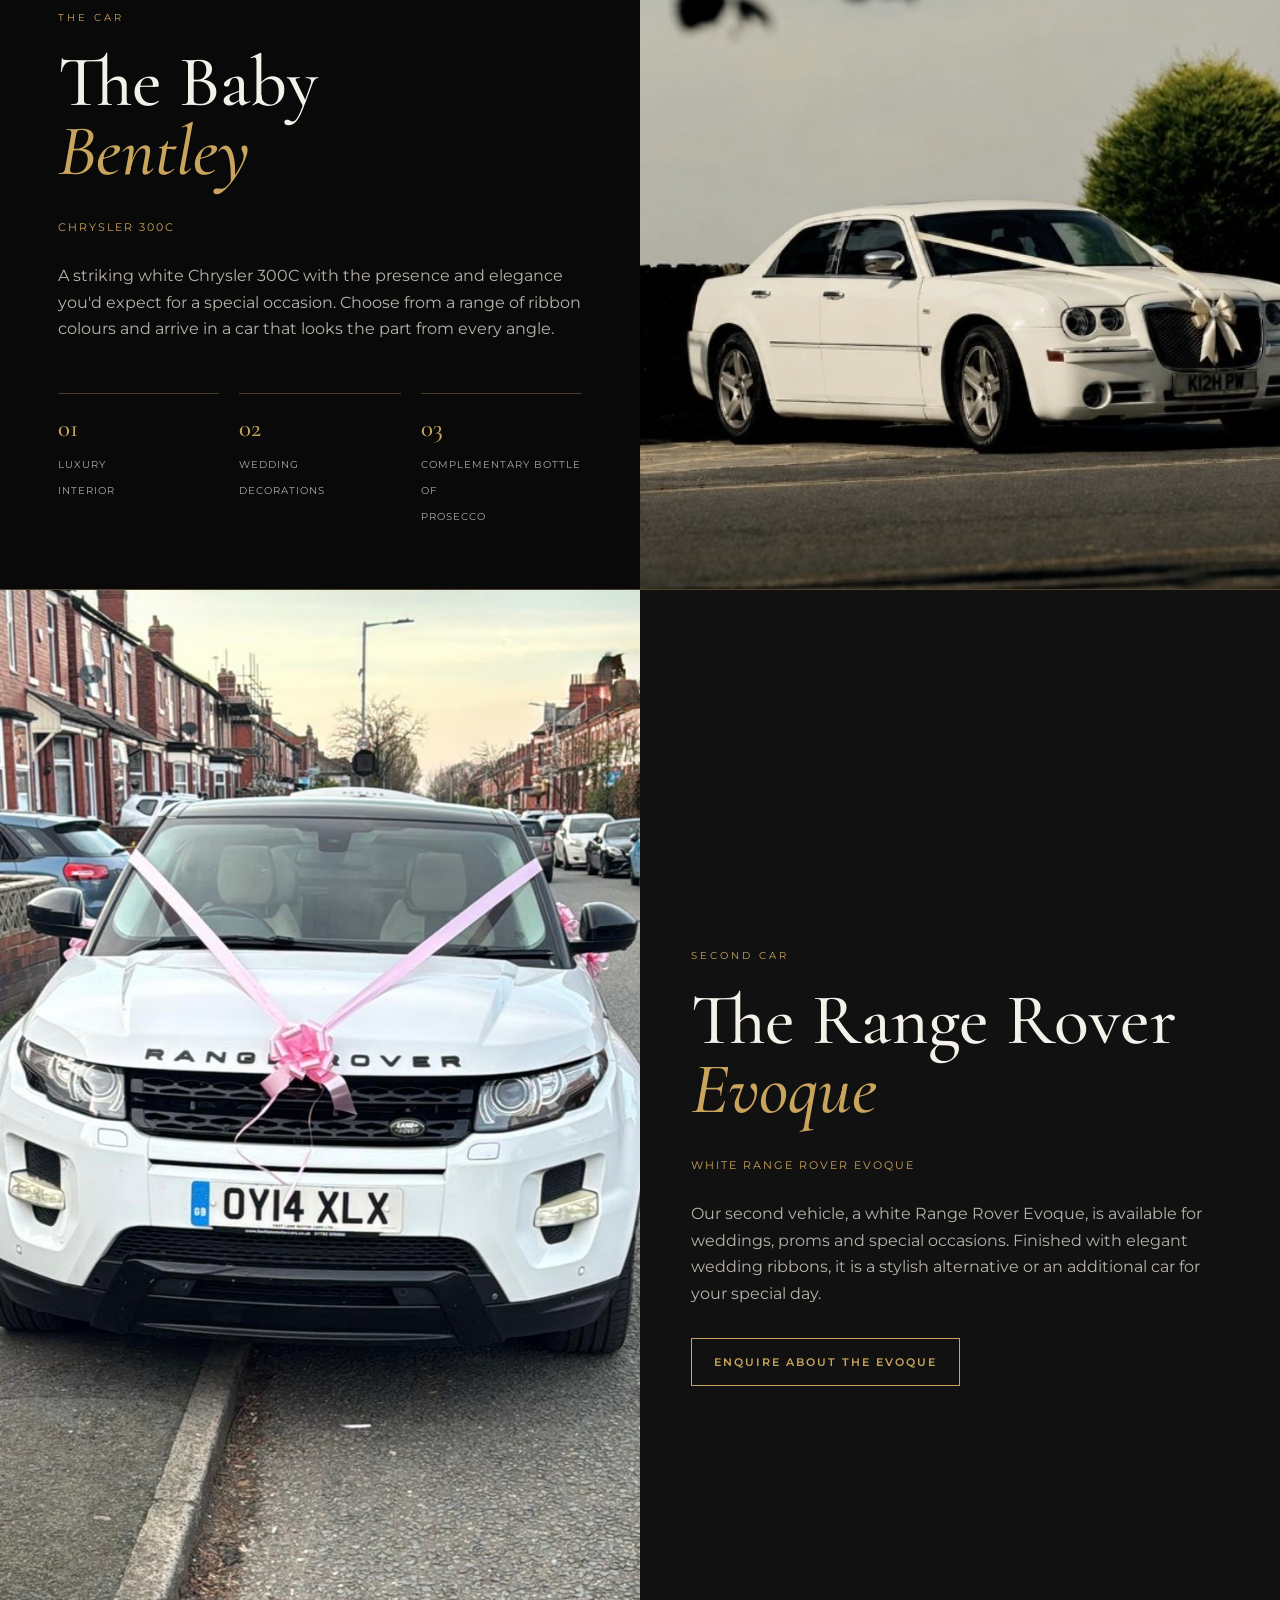
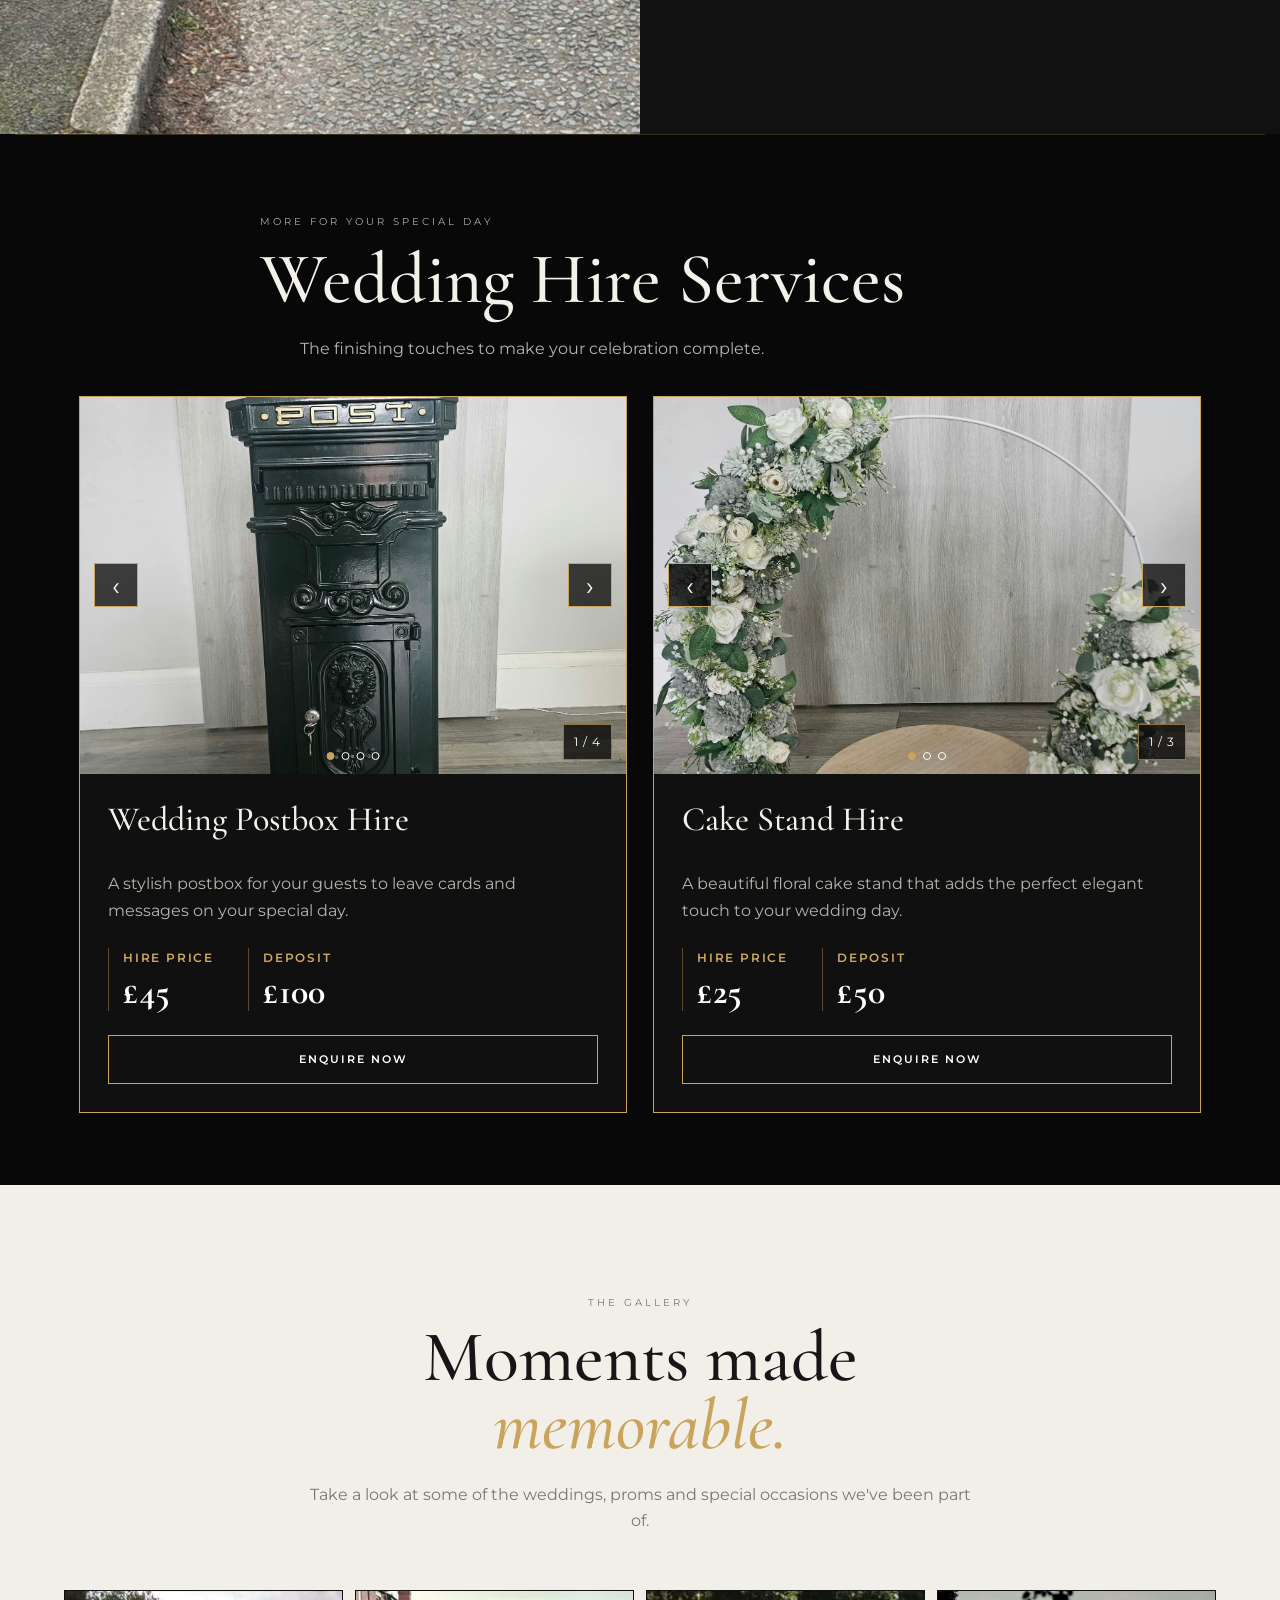
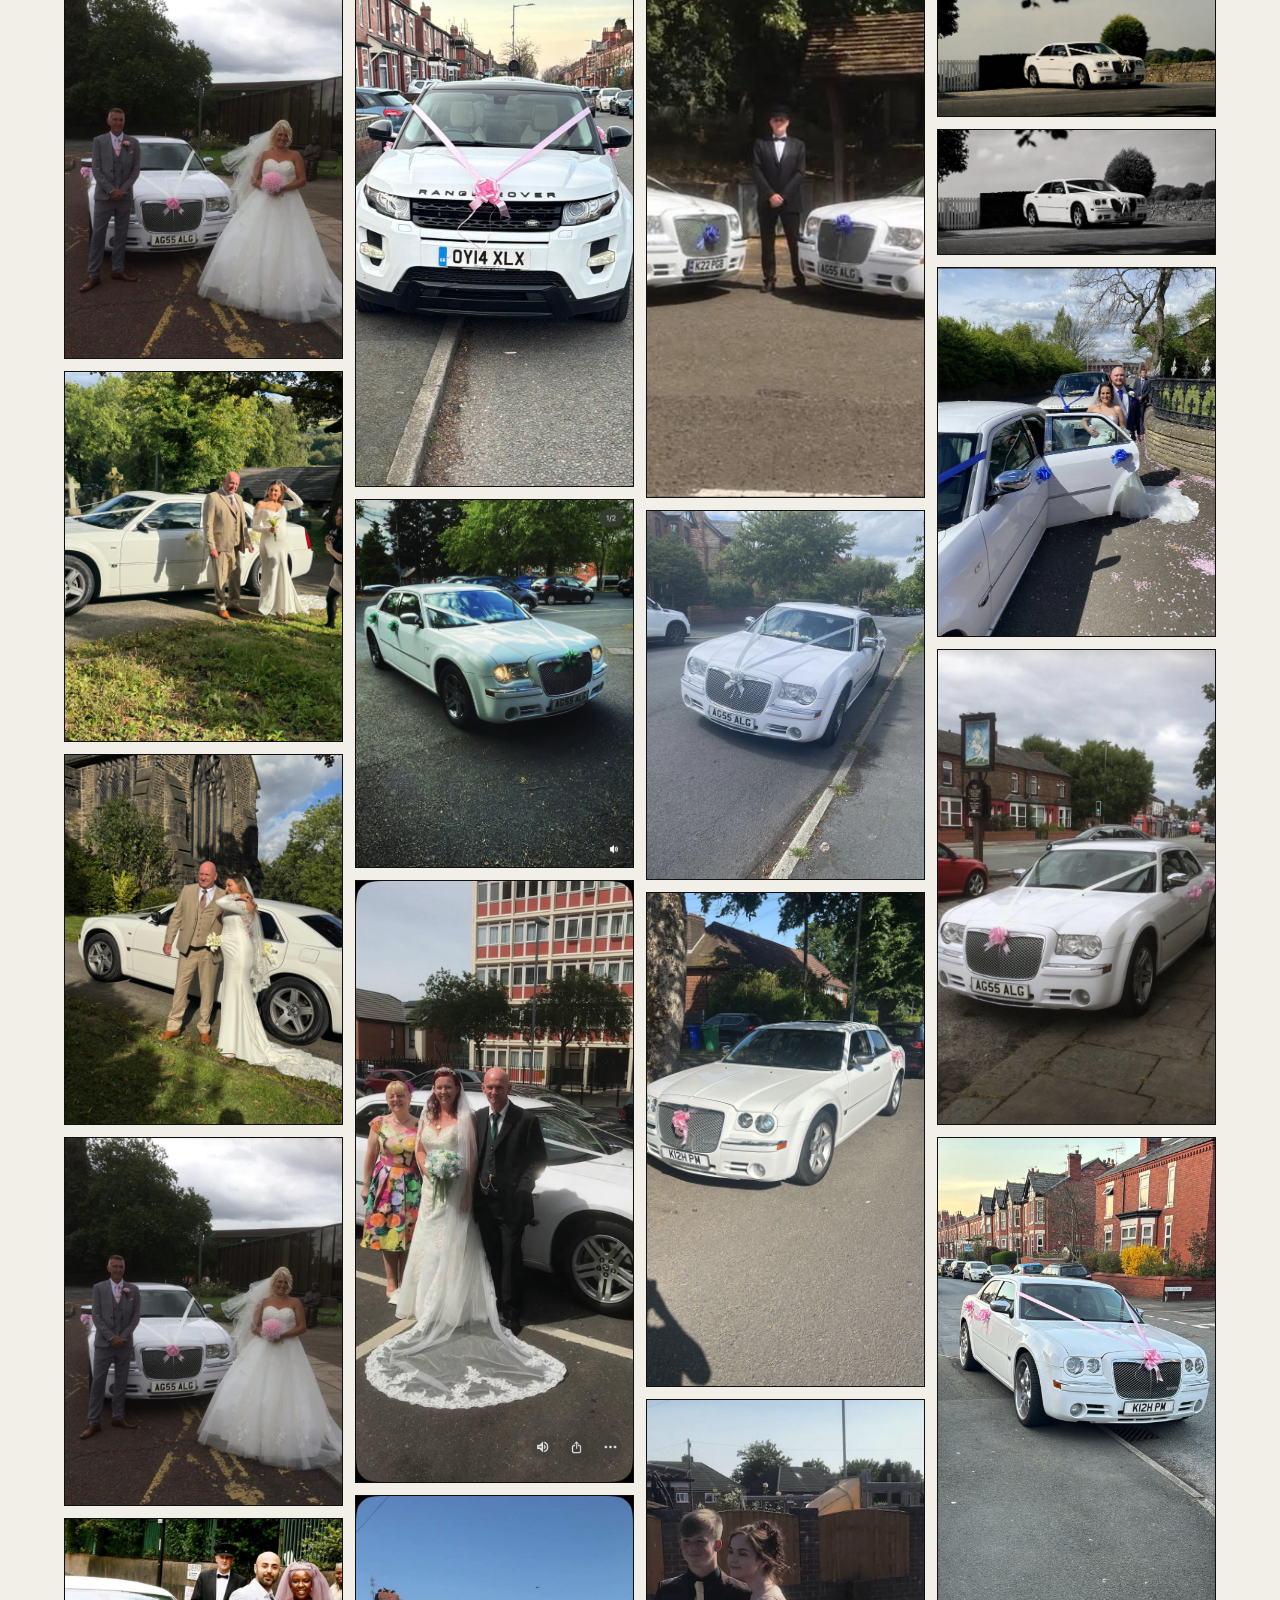
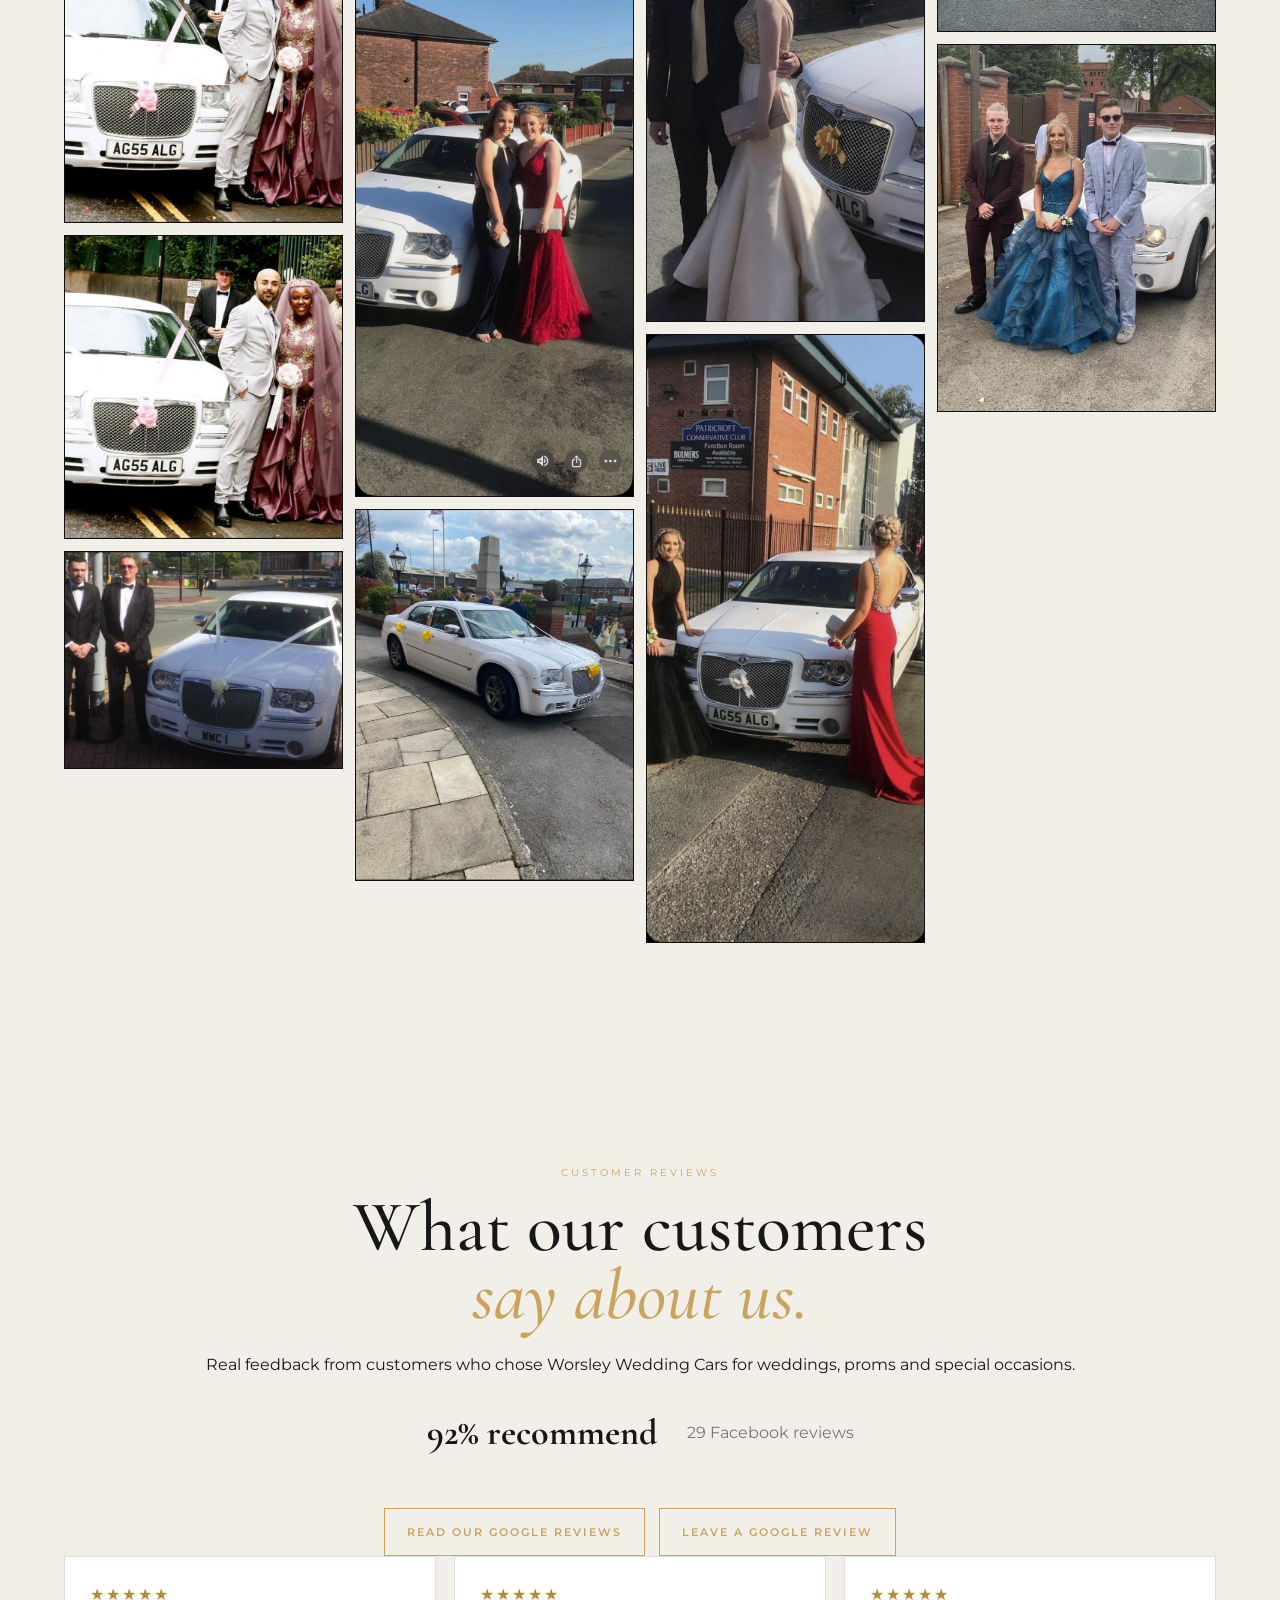
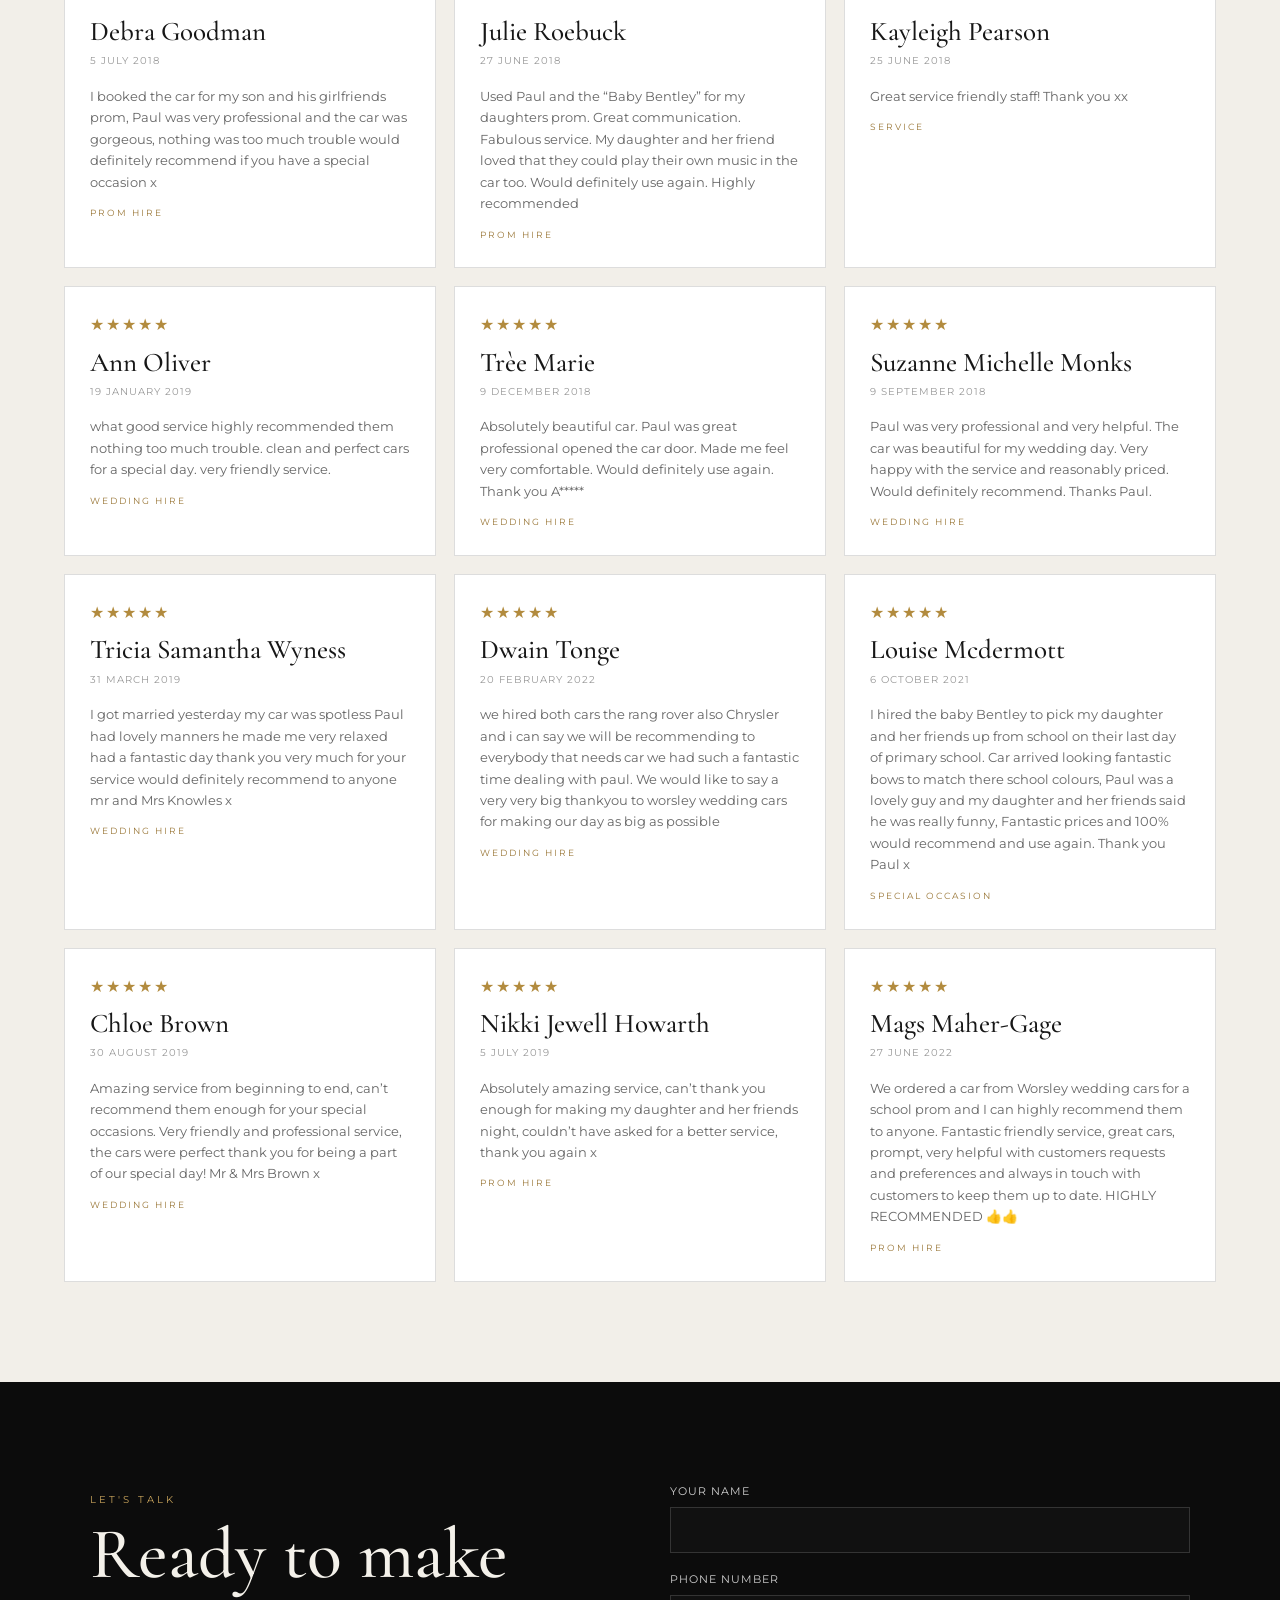
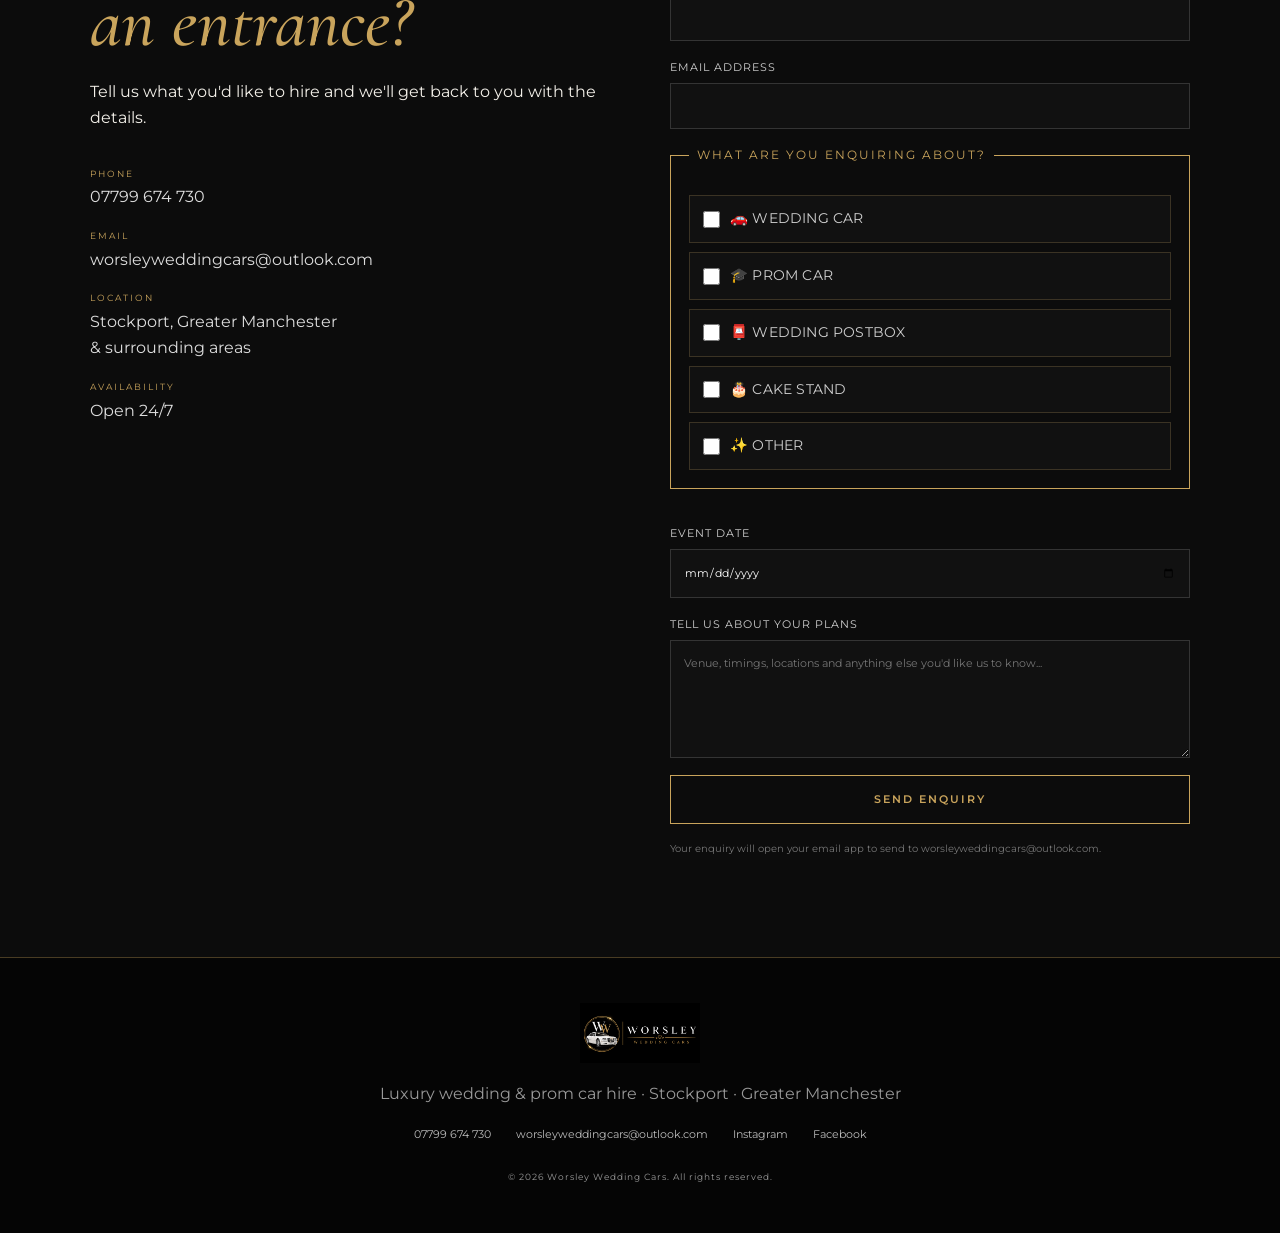
==== commit 7d48dc56: "Refresh mobile menu assets" ====
--- a/index.html
+++ b/index.html
@@ -10,7 +10,7 @@
 <link href="https://fonts.googleapis.com" rel="preconnect"/>
 <link crossorigin="" href="https://fonts.gstatic.com" rel="preconnect"/>
 <link href="https://fonts.googleapis.com/css2?family=Cormorant+Garamond:wght@400;500;600;700&amp;family=Montserrat:wght@300;400;500;600;700&amp;display=swap" rel="stylesheet"/>
-<link href="style.css?v=20260824" rel="stylesheet"/>
+<link href="style.css?v=20260928" rel="stylesheet"/>
 <style id="preview-rentals">
 .rental-services{padding:72px 5%;max-width:1250px;margin:0 auto;border-top:1px solid rgba(201,164,92,.25)}
 .rental-services .section-heading{margin-bottom:34px}
@@ -185,7 +185,7 @@
 </section>
 </main>
 <footer><img alt="Worsley Wedding Cars" src="logo.png"/><p>Luxury wedding &amp; prom car hire · Stockport · Greater Manchester</p><div class="footer-links"><a href="tel:07799674730">07799 674 730</a><a href="mailto:worsleyweddingcars@outlook.com">worsleyweddingcars@outlook.com</a><a href="https://www.instagram.com/worsleyweddingcars/" rel="noopener" target="_blank">Instagram</a><a href="https://www.facebook.com/worsleyweddingcars/" rel="noopener" target="_blank">Facebook</a></div><small>© 2026 Worsley Wedding Cars. All rights reserved.</small></footer>
-<script src="script.js?v=20260824"></script>
+<script src="script.js?v=20260928"></script>
 <div aria-hidden="true" class="photo-lightbox" id="photoLightbox"><button aria-label="Close photo" class="photo-lightbox-close" type="button">×</button><img alt="Expanded photo" id="lightboxImage" src=""/></div>
 </body>
 </html>
--- a/style.css
+++ b/style.css
@@ -134,3 +134,44 @@
  .gallery-grid{gap:8px}.review-summary{flex-direction:column;gap:5px}
  .nav .enquire-button{padding:8px 10px}
 }
+
+
+@media(max-width:900px){
+  .menu-toggle{display:block!important;background:none;border:0;color:#fff;font-size:28px;cursor:pointer;padding:8px}
+  .site-header{position:relative}
+  .nav.open{display:flex!important;position:absolute;top:70px;right:4%;left:4%;z-index:100;background:#0b0b0b;border:1px solid #c9a45c;padding:18px;flex-direction:column;gap:16px;box-shadow:0 10px 30px rgba(0,0,0,.5)}
+  .nav.open a{display:block!important;font-size:12px;letter-spacing:2px;padding:8px}
+}
+@media(min-width:901px){
+  .menu-toggle{display:none}
+}
+/* Desktop navigation and gallery polish */
+.menu-toggle{display:none!important}
+.google-review-actions{justify-content:center!important}
+@media(min-width:901px){
+  .gallery-grid{
+    display:block!important;
+    column-count:4;
+    column-gap:12px;
+  }
+  .gallery-item,
+  .gallery-item.wide,
+  .gallery-item.tall,
+  .featured-gallery{
+    display:inline-block!important;
+    width:100%!important;
+    margin:0 0 12px!important;
+    break-inside:avoid;
+    vertical-align:top;
+  }
+}
+@media(max-width:900px){
+  .menu-toggle{display:block!important}
+  .gallery-grid{column-count:2;column-gap:8px}
+  .gallery-item,.gallery-item.wide,.gallery-item.tall,.featured-gallery{
+    display:inline-block;
+    width:100%;
+    margin:0 0 8px;
+    break-inside:avoid;
+  }
+}
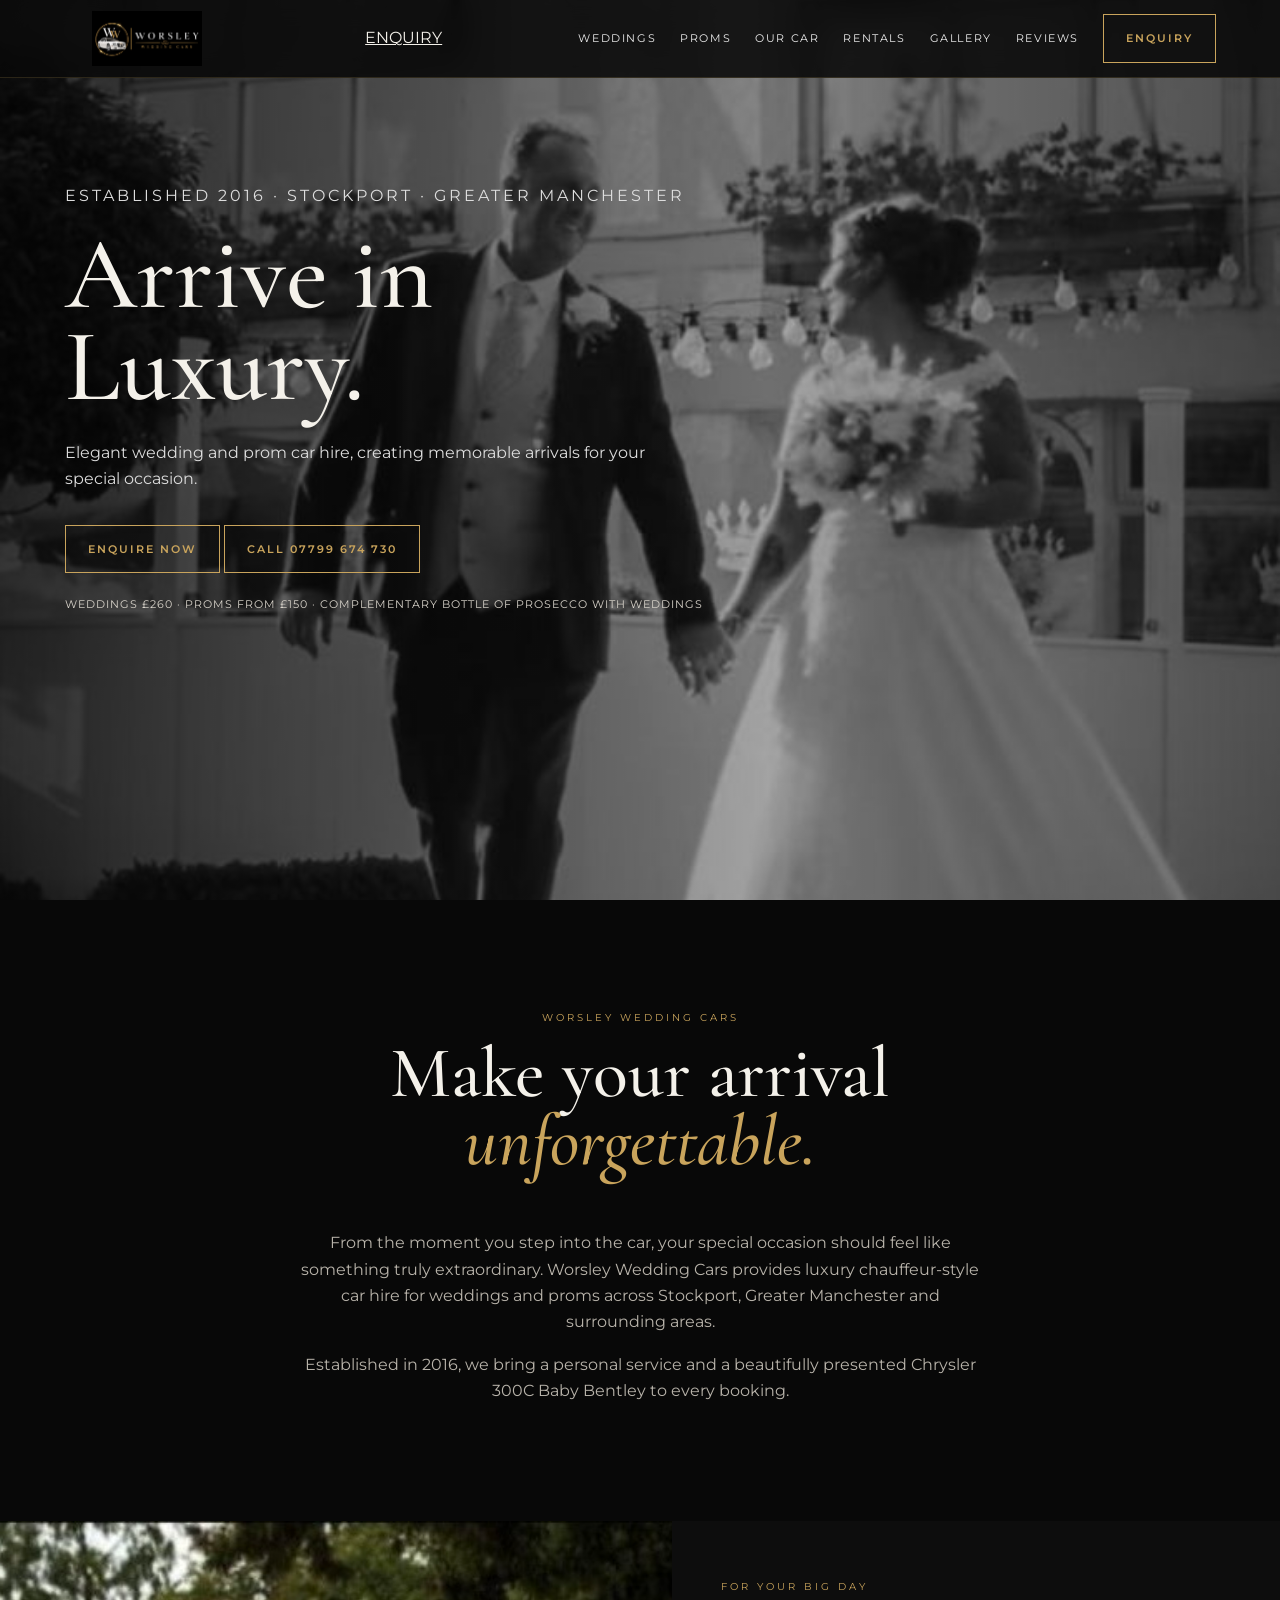
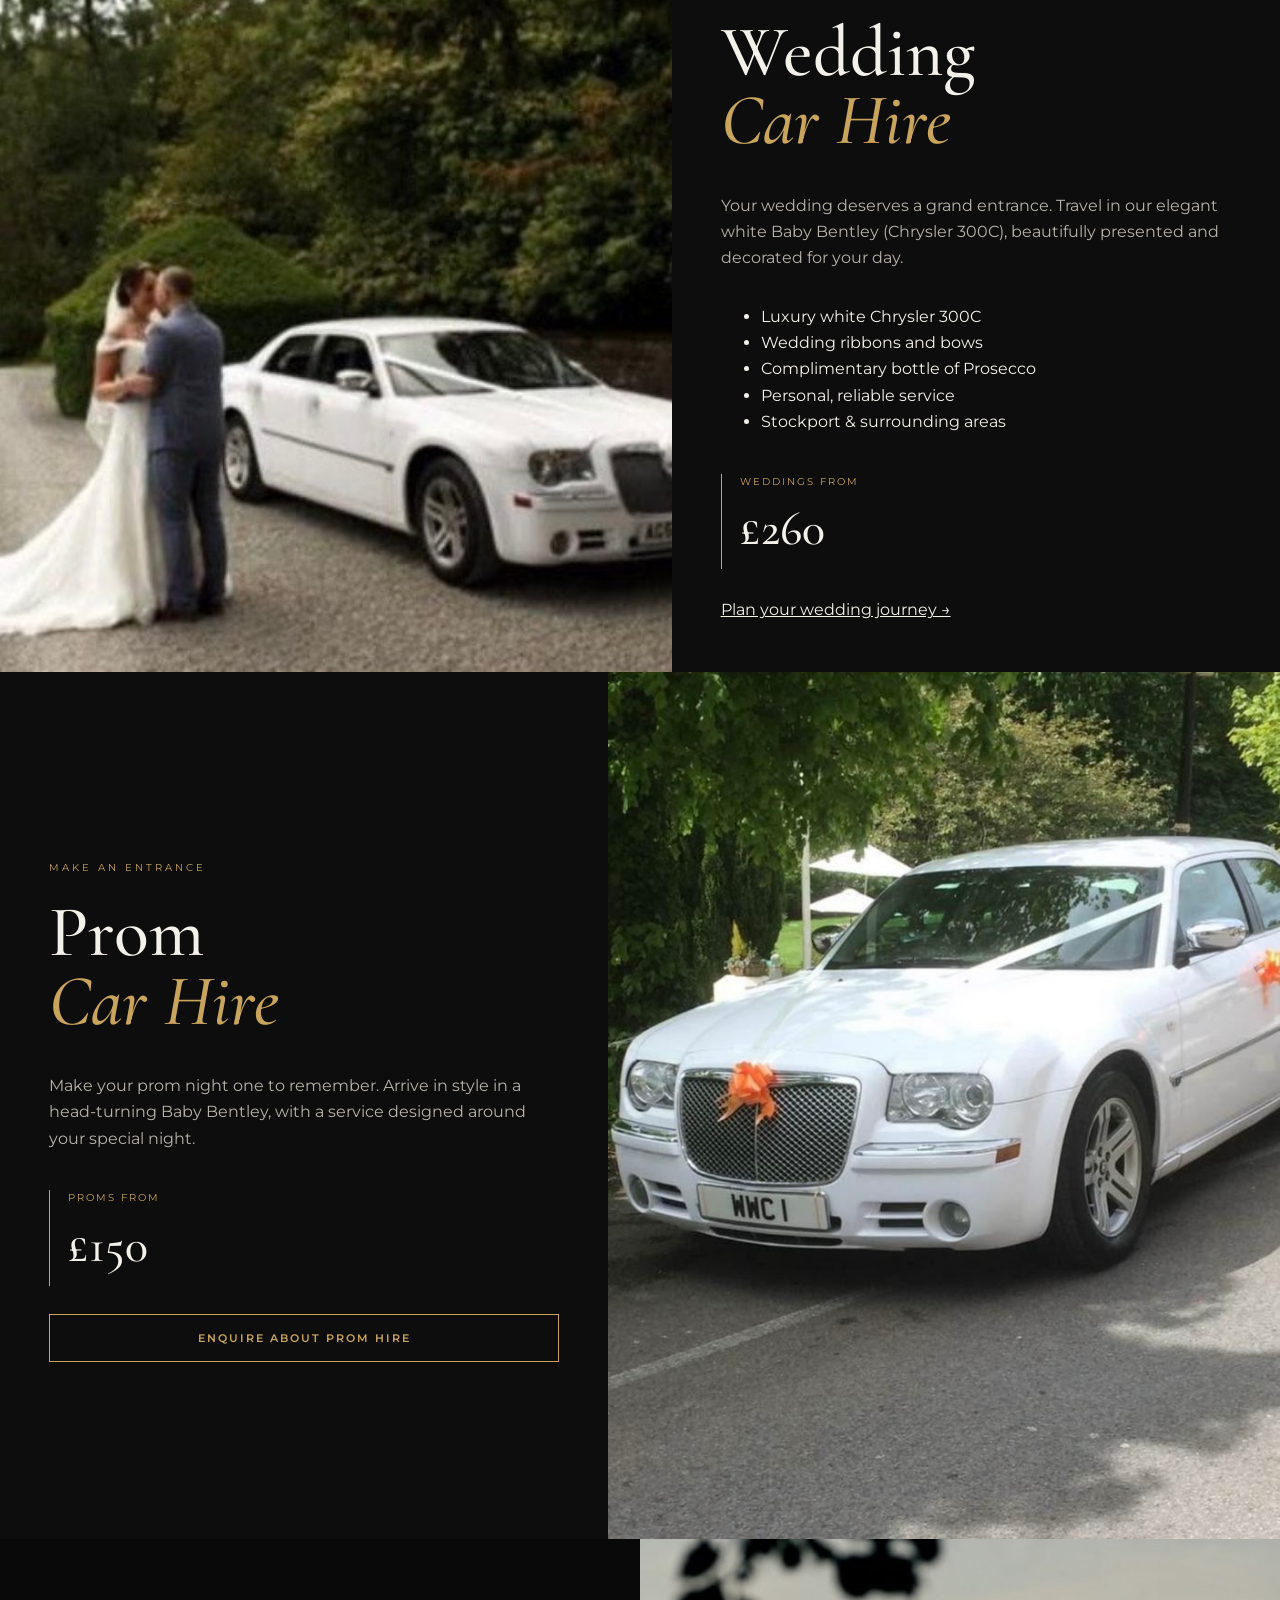
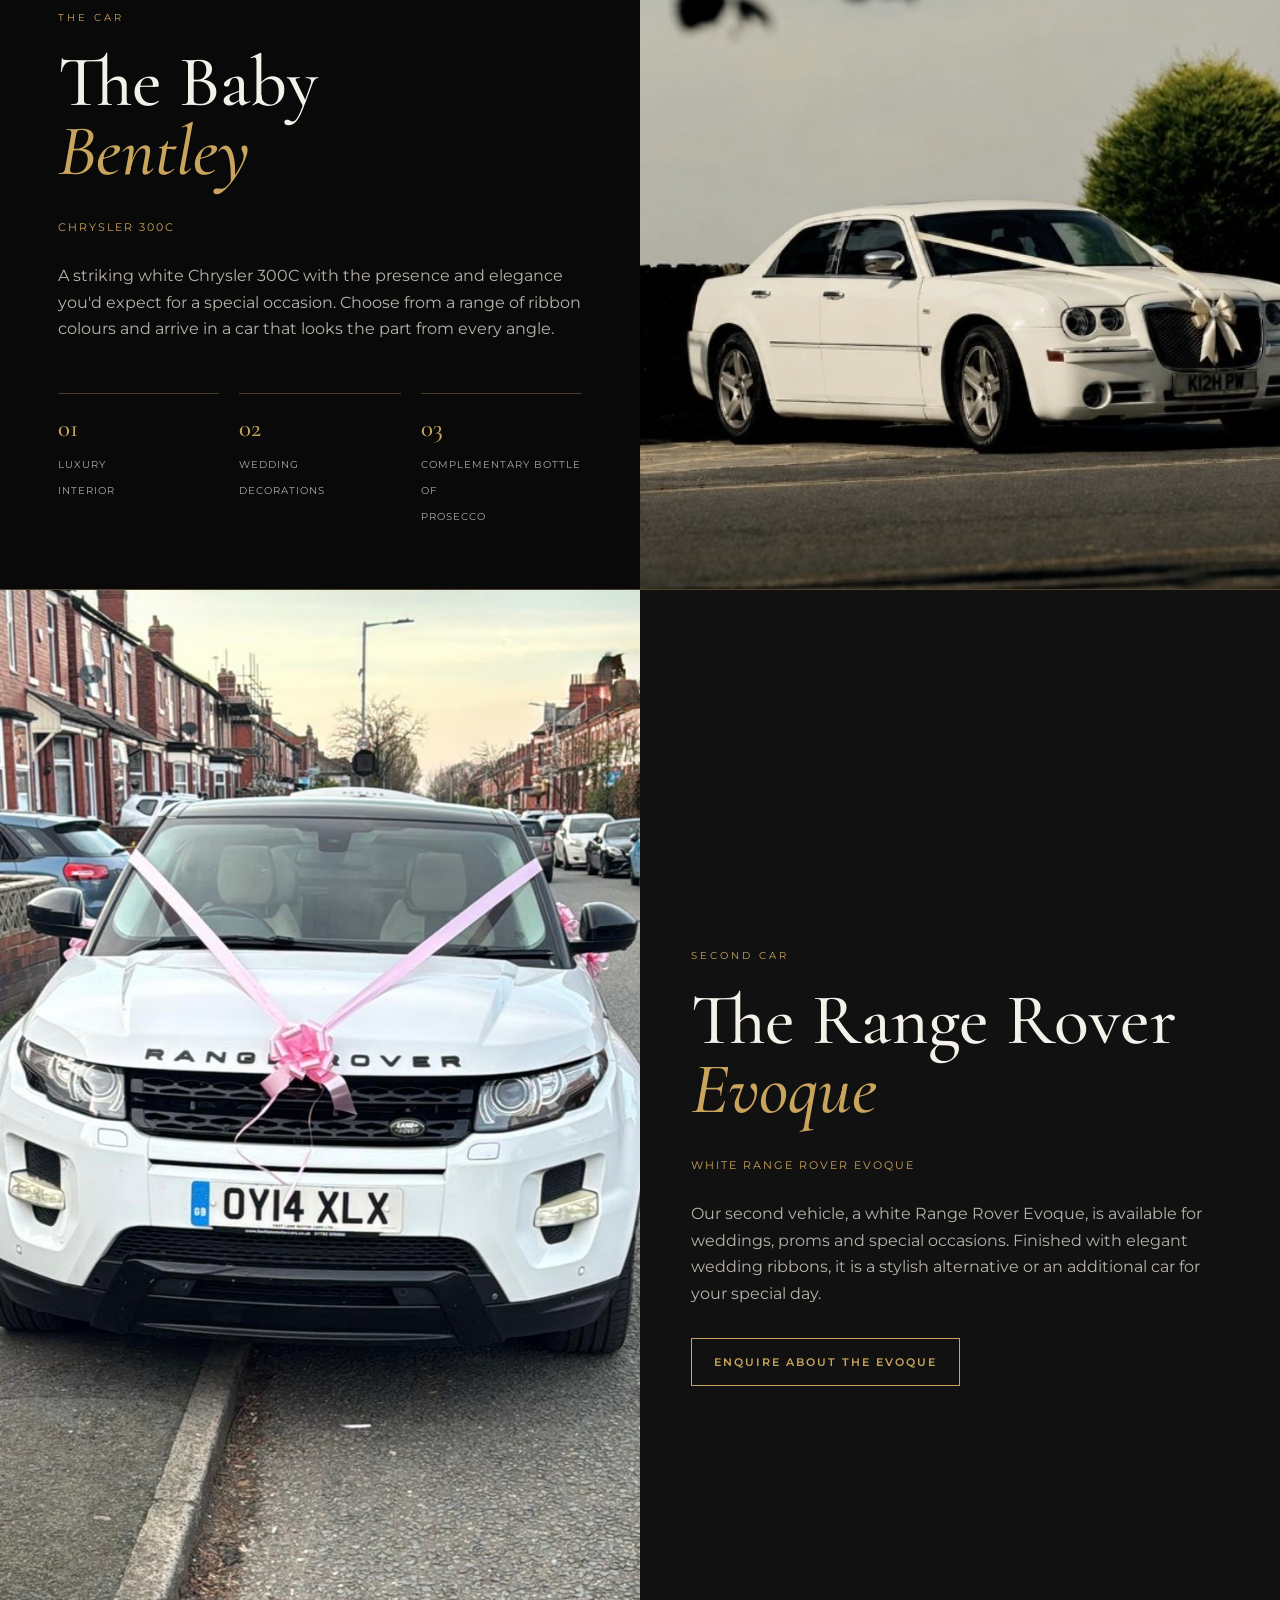
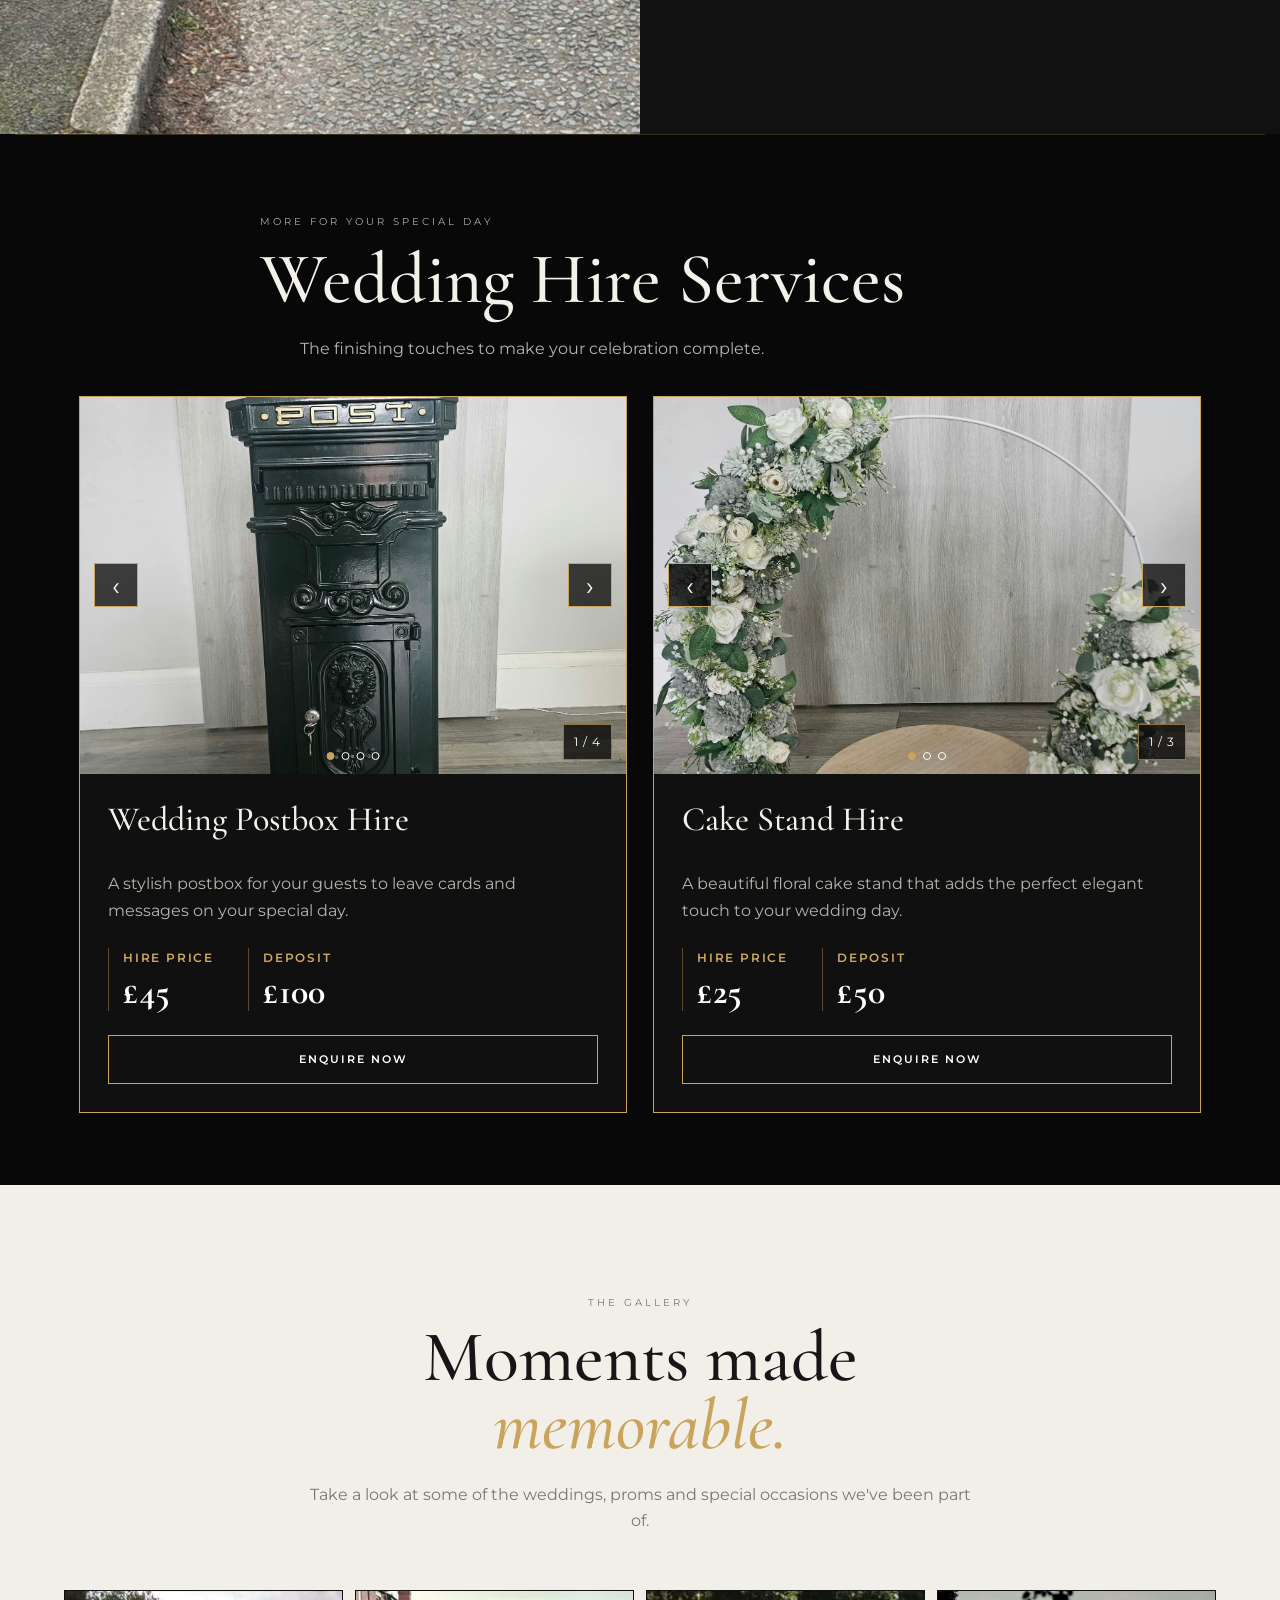
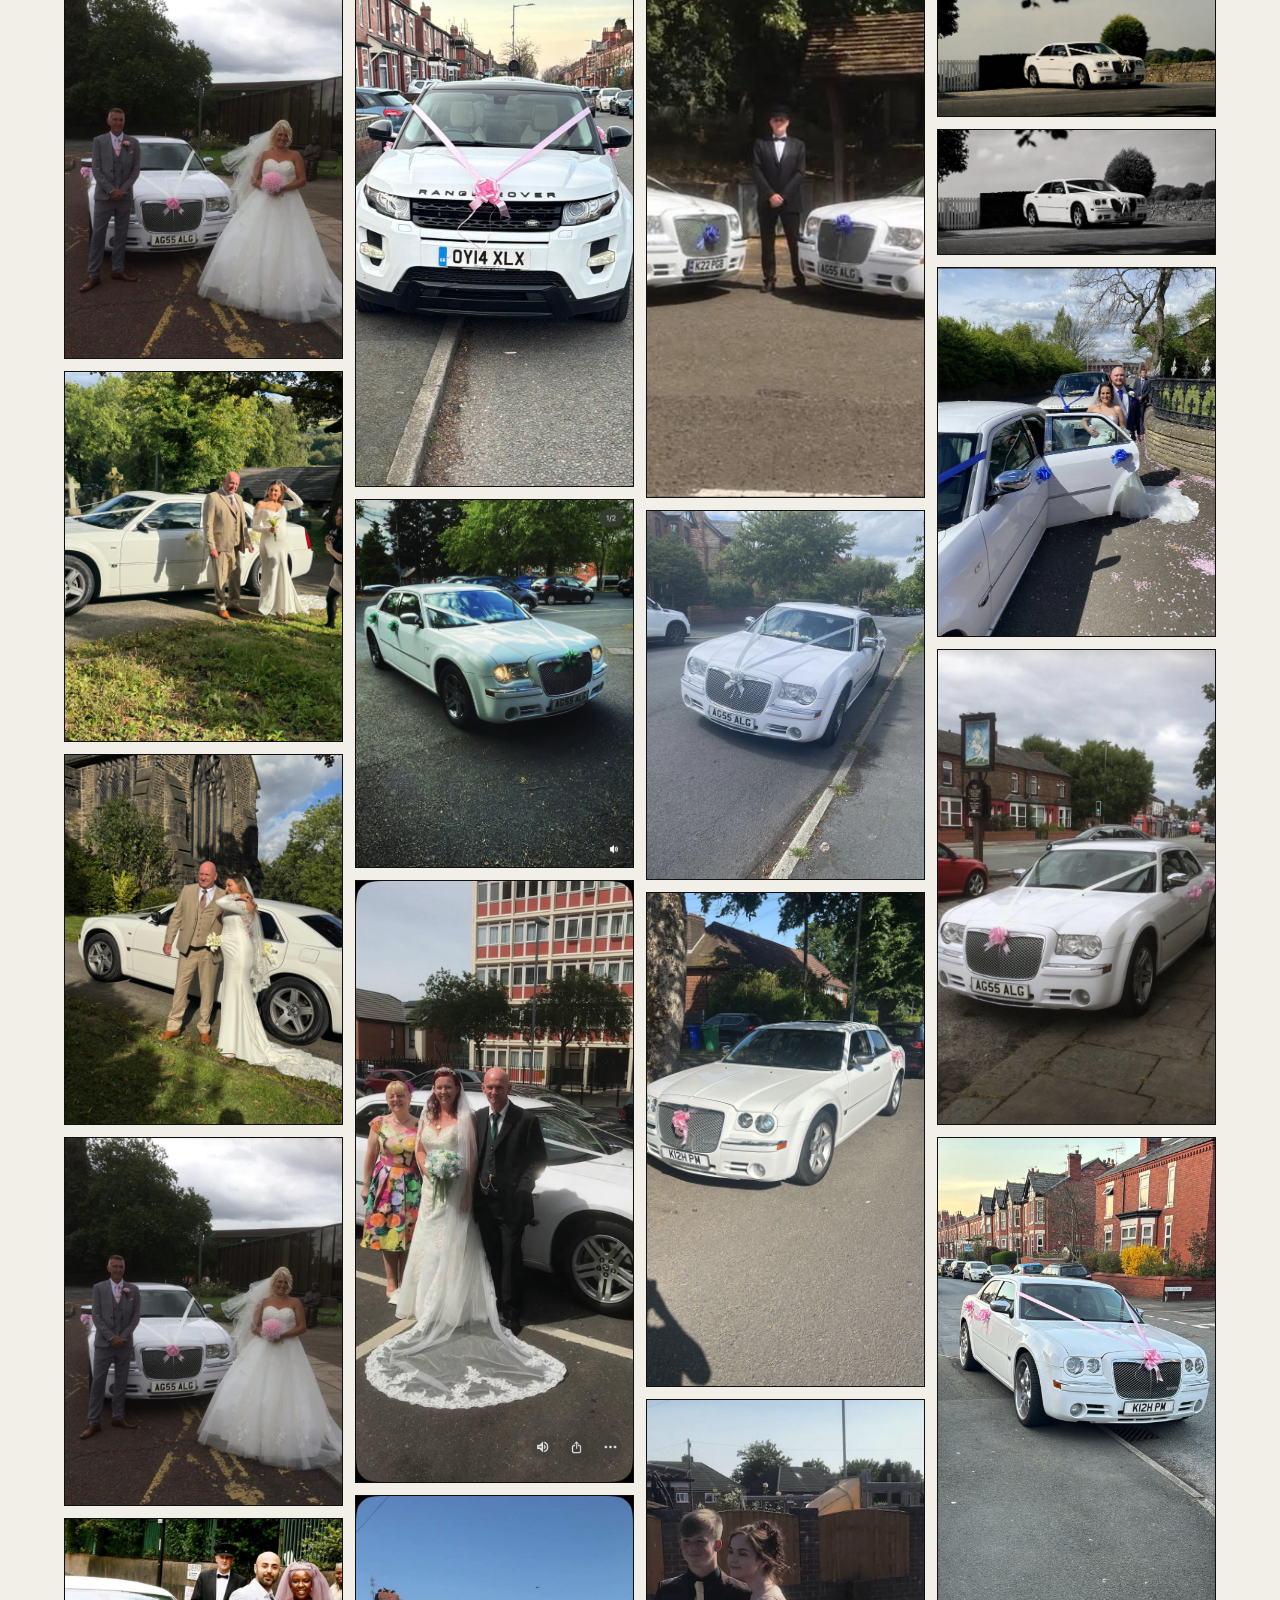
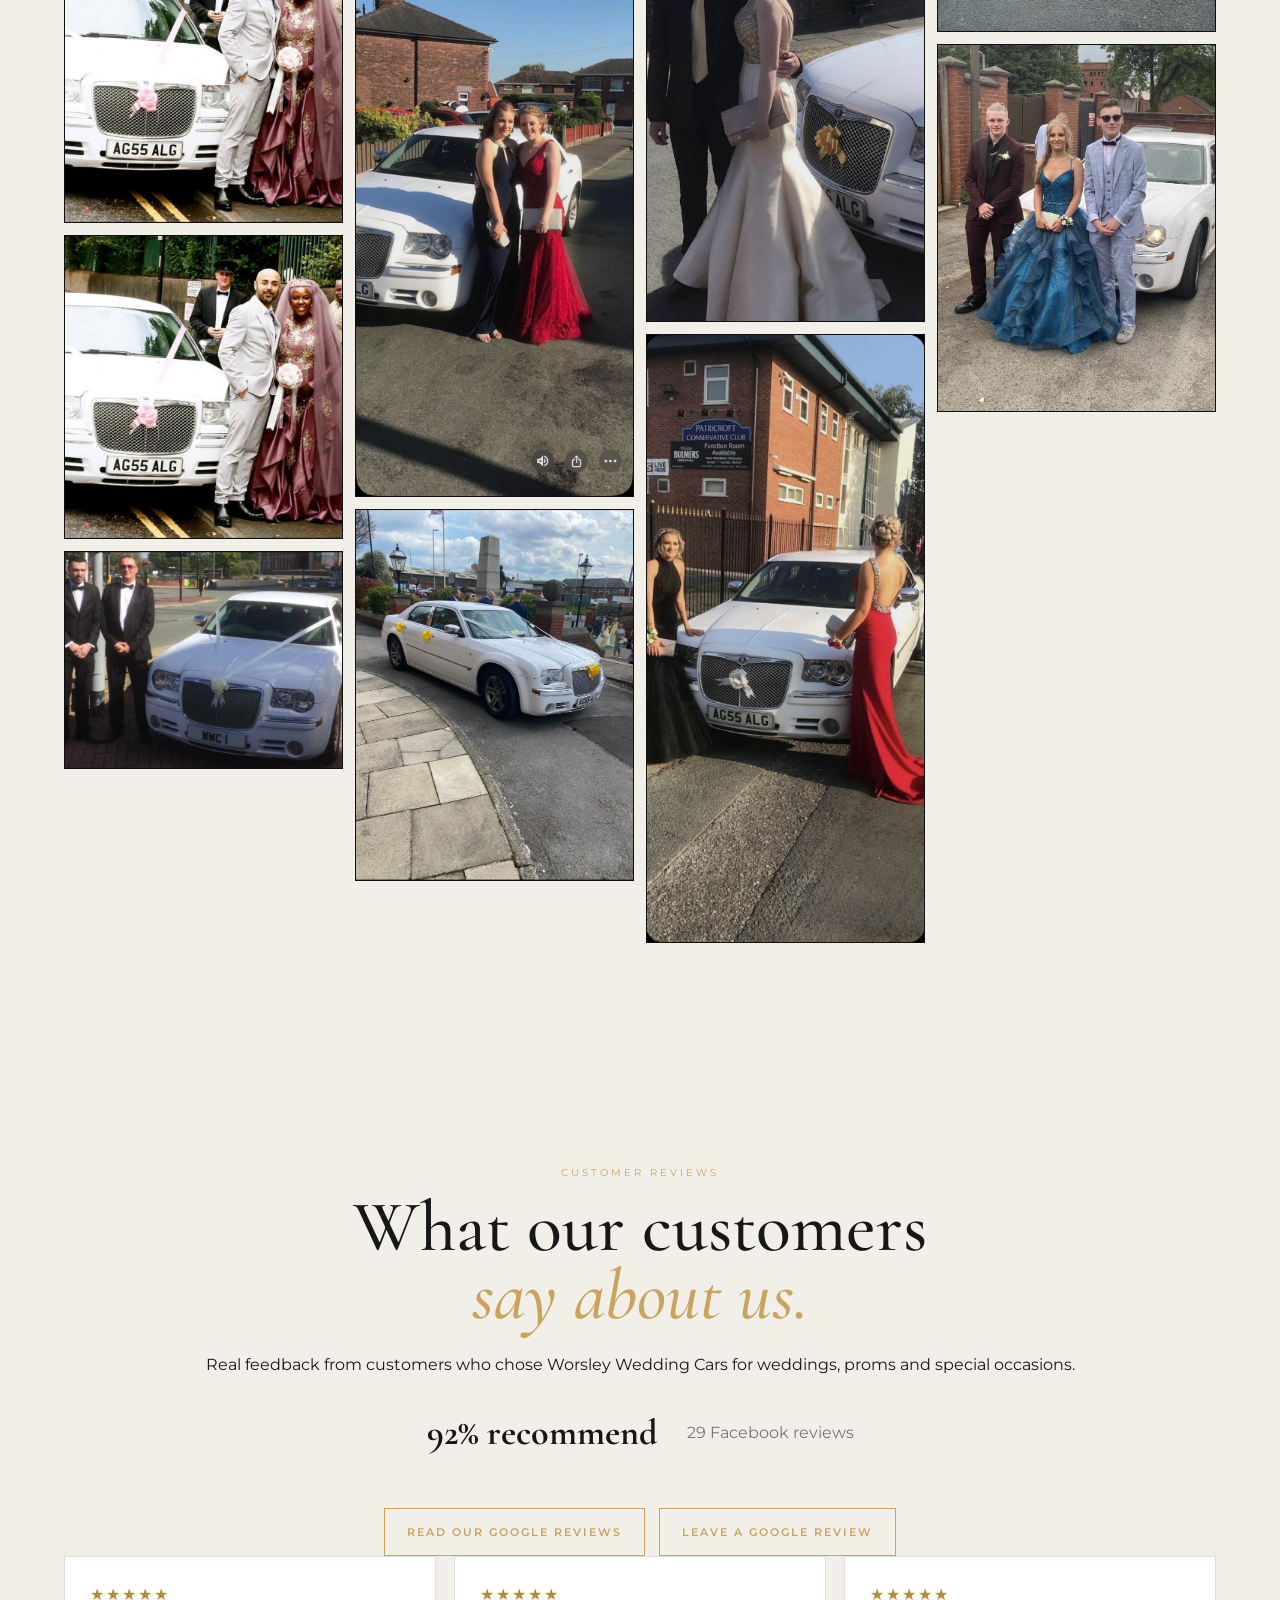
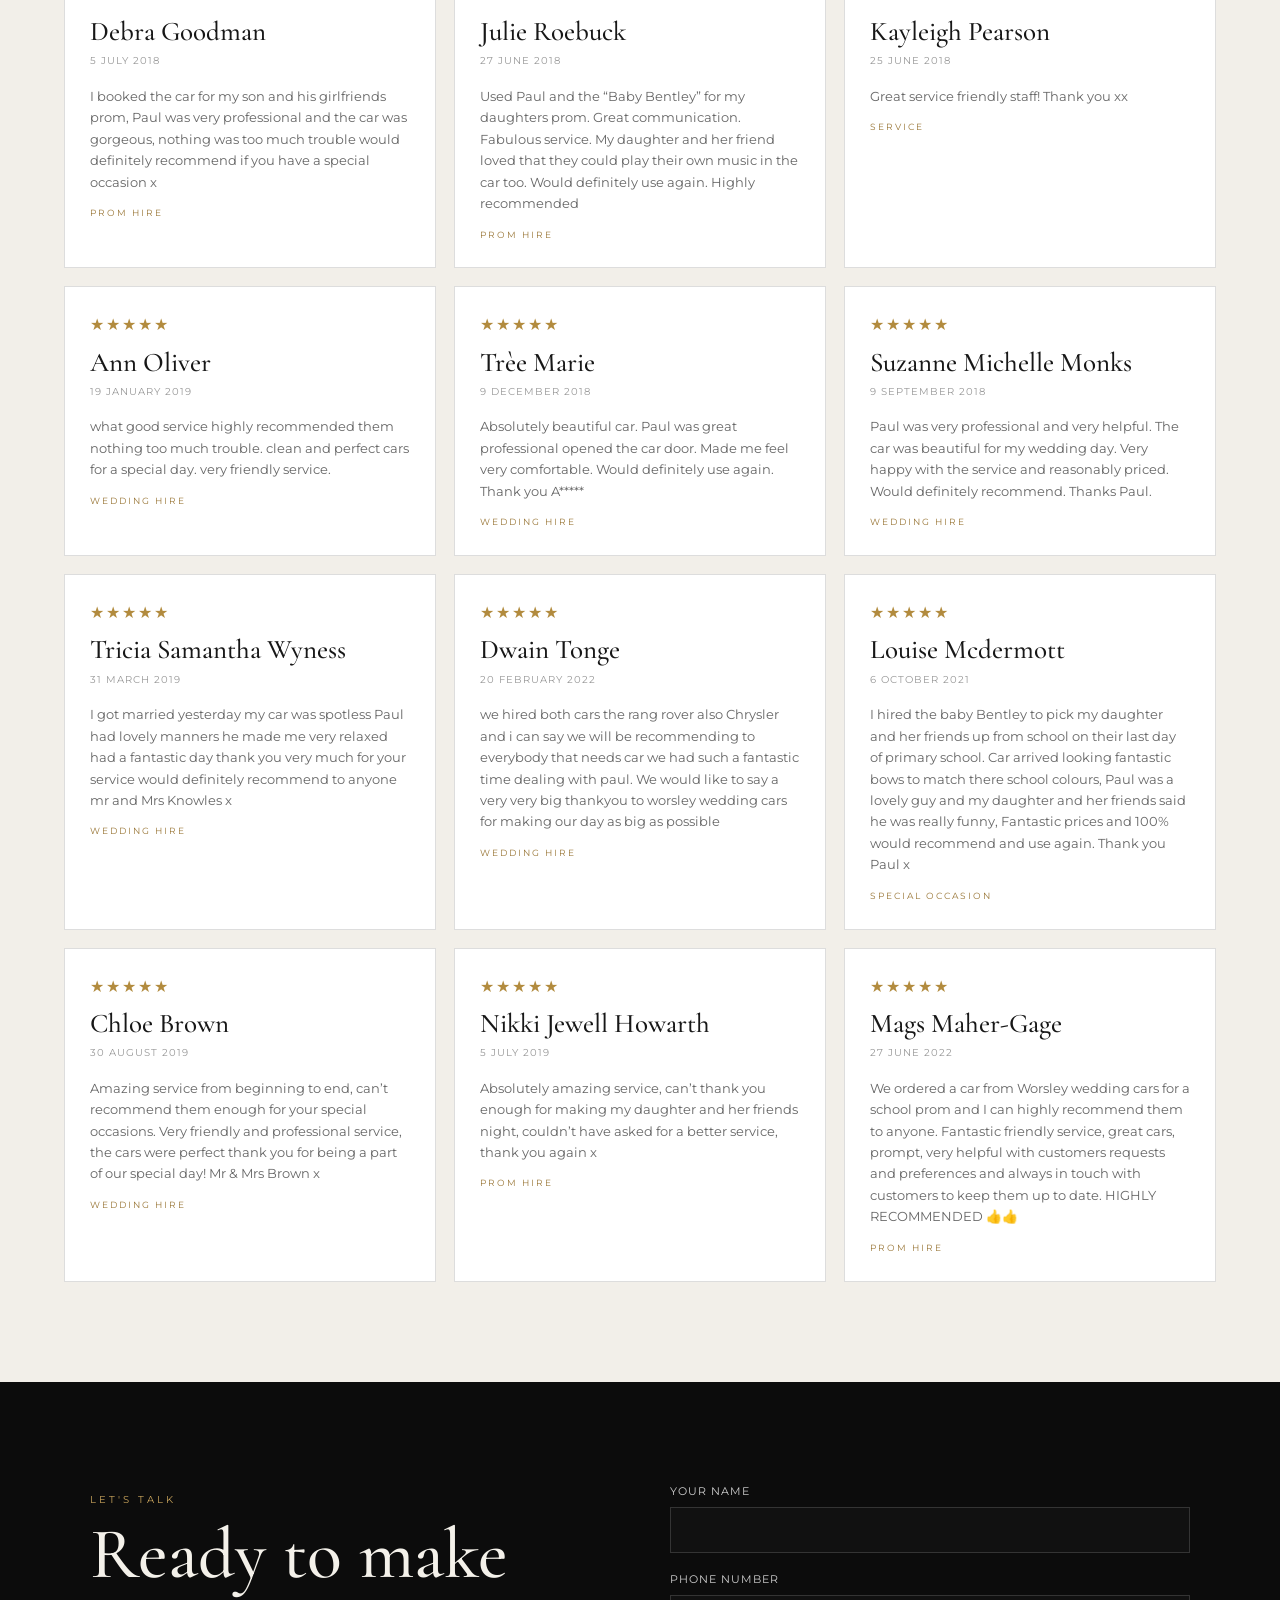
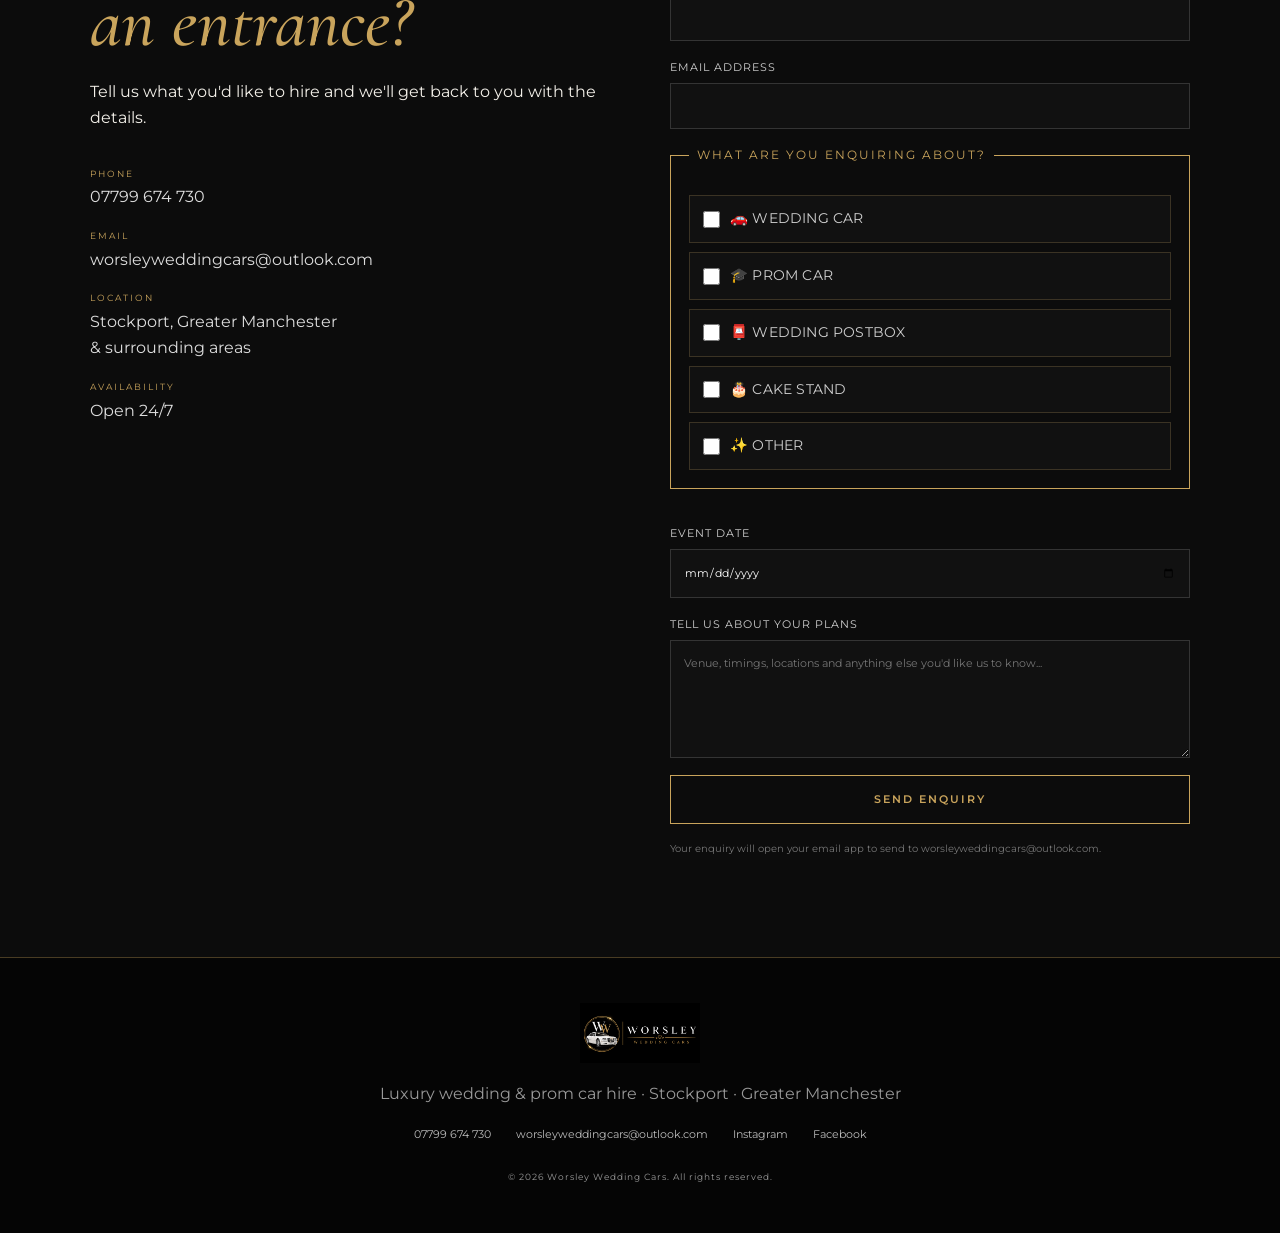
==== commit cf8f0cc0: "Add dedicated mobile enquiry button" ====
--- a/index.html
+++ b/index.html
@@ -59,7 +59,7 @@
 <a aria-label="Worsley Wedding Cars home" class="brand" href="#top">
 <img alt="Worsley Wedding Cars logo" src="logo.png"/>
 </a>
-<button aria-expanded="false" aria-label="Open menu" class="menu-toggle">☰</button>
+<button aria-expanded="false" aria-label="Open menu" class="menu-toggle">☰</button><a class="mobile-enquiry-button" href="#contact">ENQUIRY</a>
 <nav class="nav"><a href="#weddings">Weddings</a><a href="#proms">Proms</a><a href="#car">Our Car</a><a href="#rentals">Rentals</a><a href="#gallery">Gallery</a><a href="#reviews">Reviews</a><a href="#contact" class="enquire-button">Enquiry</a></nav>
 </header>
 <main id="top">
--- a/style.css
+++ b/style.css
@@ -175,3 +175,121 @@
     break-inside:avoid;
   }
 }
+
+
+/* Final mobile menu styling */
+@media (max-width: 900px) {
+  .menu-toggle {
+    display: flex !important;
+    align-items: center;
+    justify-content: center;
+    width: 44px;
+    height: 44px;
+    padding: 0 !important;
+    border: 1px solid var(--gold) !important;
+    border-radius: 2px;
+    background: #0b0b0b !important;
+    color: var(--gold) !important;
+    font-size: 0 !important;
+    line-height: 1;
+    cursor: pointer;
+    z-index: 101;
+    box-shadow: none;
+  }
+
+  .menu-toggle::before {
+    content: "☰";
+    font-size: 22px;
+    color: var(--gold);
+  }
+
+  .menu-toggle:active {
+    background: var(--gold) !important;
+  }
+
+  .menu-toggle:active::before {
+    color: #0b0b0b;
+  }
+
+  .site-header {
+    z-index: 100;
+  }
+
+  .nav.open {
+    display: flex !important;
+    position: absolute !important;
+    top: 78px !important;
+    left: 5% !important;
+    right: 5% !important;
+    width: auto !important;
+    padding: 14px !important;
+    background: rgba(8,8,8,.98) !important;
+    border: 1px solid var(--gold) !important;
+    flex-direction: column !important;
+    align-items: stretch !important;
+    gap: 4px !important;
+    box-shadow: 0 12px 30px rgba(0,0,0,.55) !important;
+  }
+
+  .nav.open a {
+    display: block !important;
+    padding: 13px 14px !important;
+    color: #f4f1ea !important;
+    font-size: 11px !important;
+    letter-spacing: 2px !important;
+    border-bottom: 1px solid rgba(201,164,92,.18);
+  }
+
+  .nav.open a:last-child {
+    border-bottom: 0;
+  }
+
+  .nav.open a:hover,
+  .nav.open a:active {
+    color: var(--gold) !important;
+    background: #141414 !important;
+  }
+
+  .nav:not(.open) {
+    display: flex;
+  }
+
+  .nav:not(.open) a:not(.enquire-button) {
+    display: none !important;
+  }
+
+  .nav:not(.open) .enquire-button {
+    display: none !important;
+  }
+}
+
+
+/* Keep Enquiry visible beside the mobile menu */
+@media (max-width: 900px) {
+  .site-header .nav:not(.open) .enquire-button {
+    display: block !important;
+    position: absolute !important;
+    right: 5% !important;
+    top: 10px !important;
+    padding: 10px 15px !important;
+    border: 1px solid var(--gold) !important;
+    color: var(--gold) !important;
+    background: transparent !important;
+    font-size: 10px !important;
+    letter-spacing: 1.8px !important;
+    z-index: 102;
+  }
+
+  .site-header .nav:not(.open) {
+    display: block !important;
+    position: static !important;
+  }
+
+  .site-header .nav.open .enquire-button {
+    position: static !important;
+    display: block !important;
+    border: 1px solid var(--gold) !important;
+    color: var(--gold) !important;
+    background: transparent !important;
+  }
+}
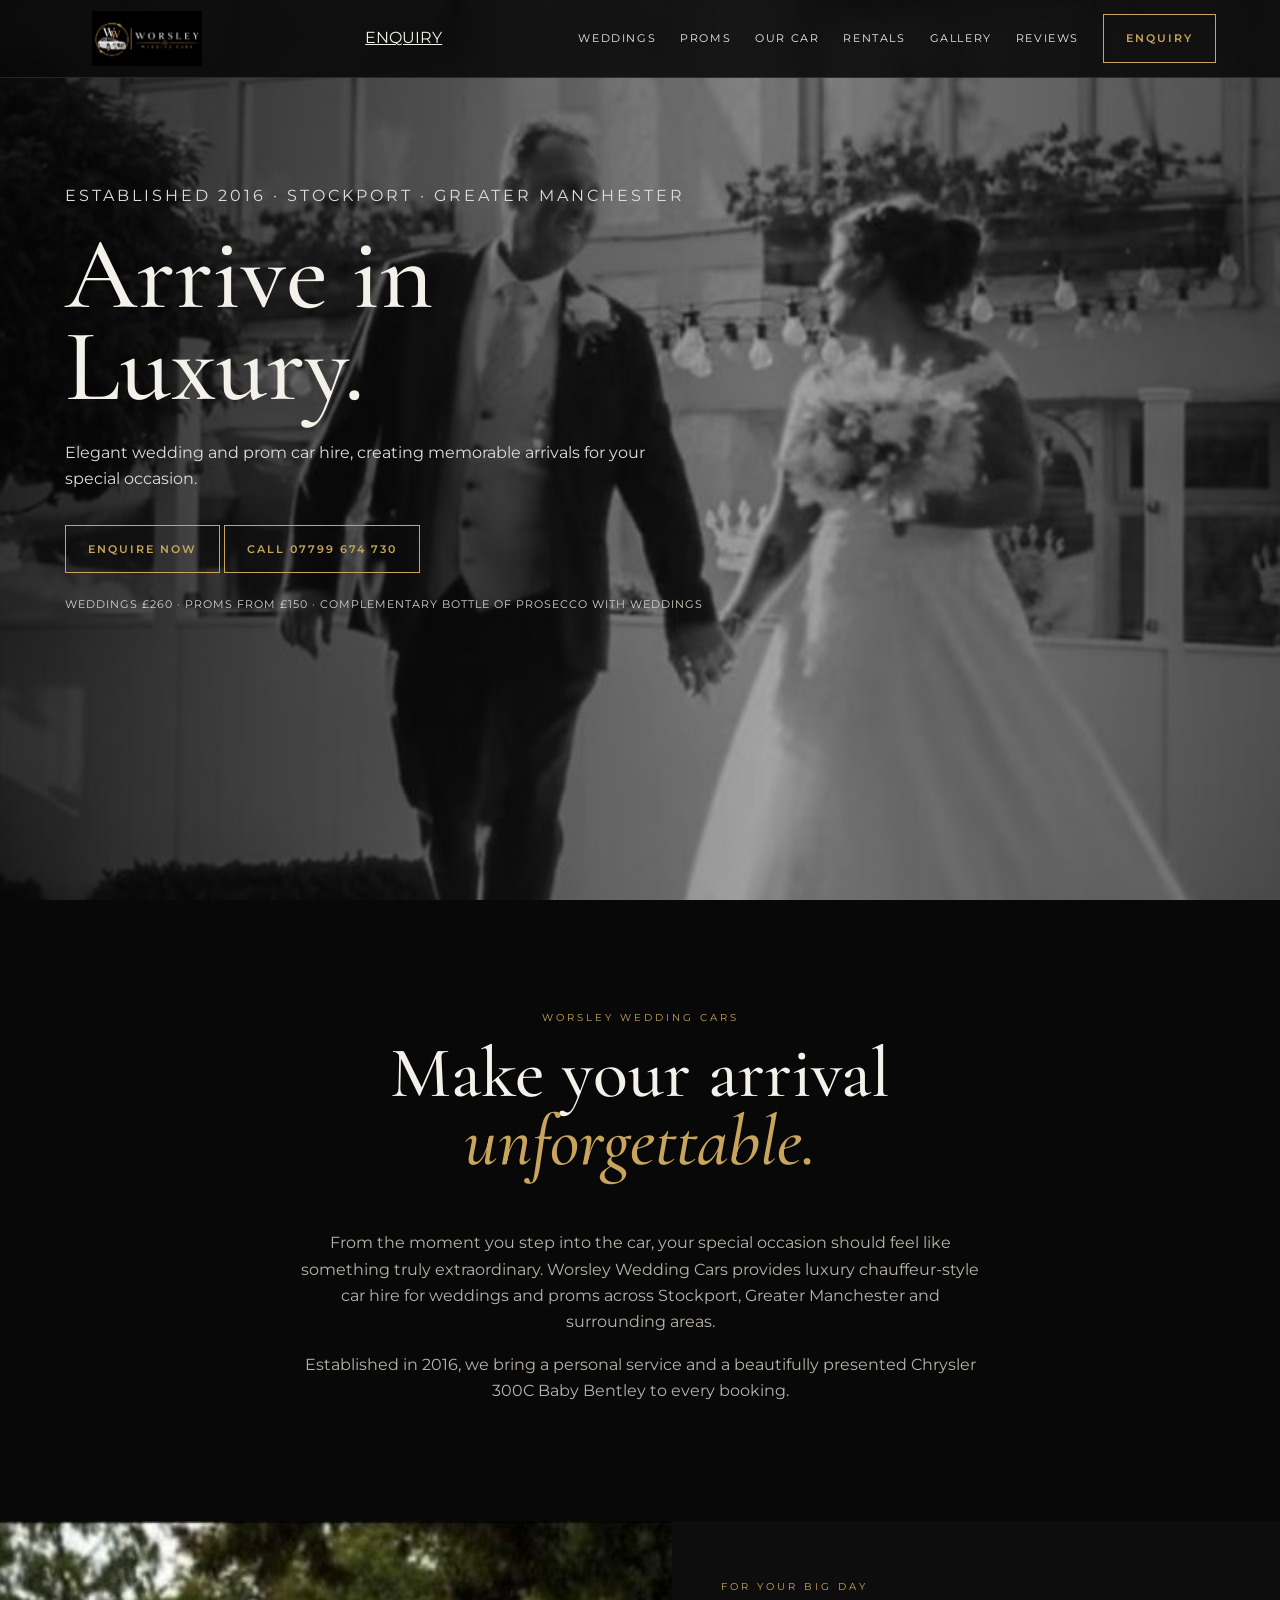
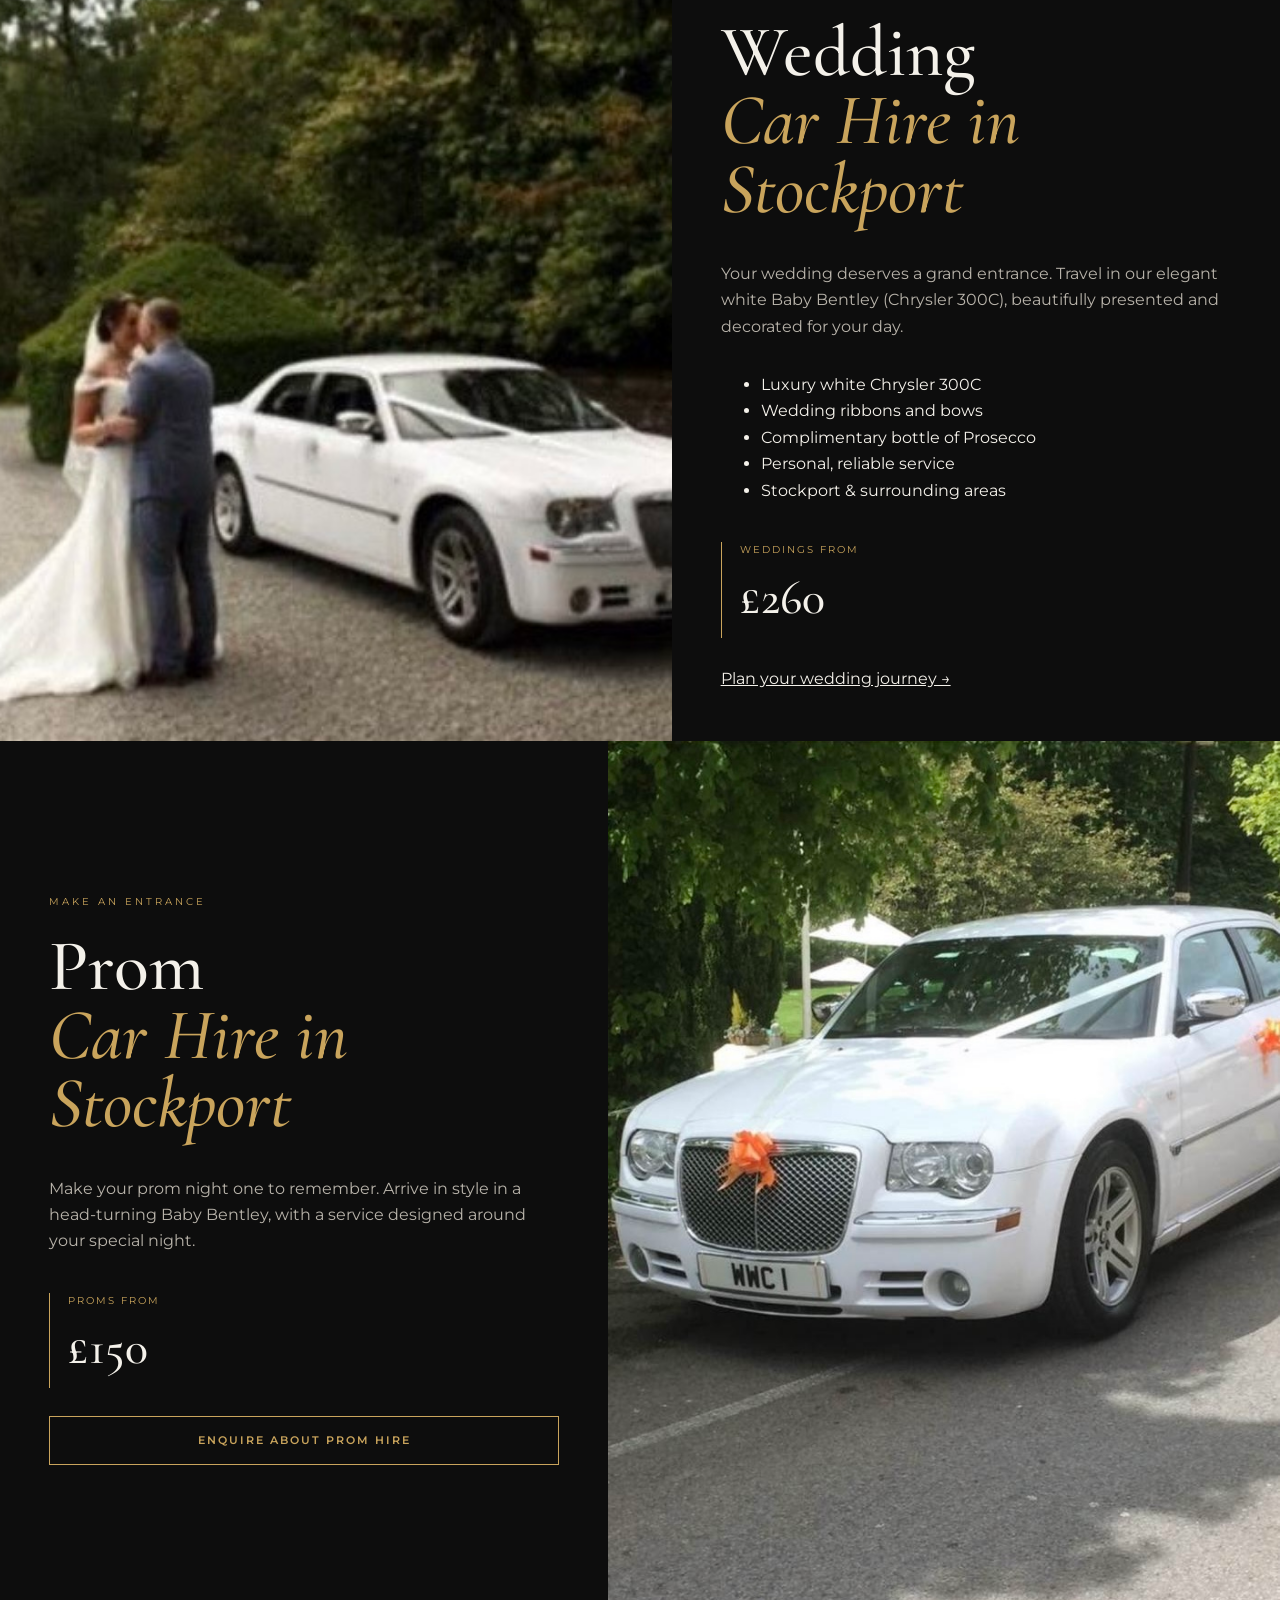
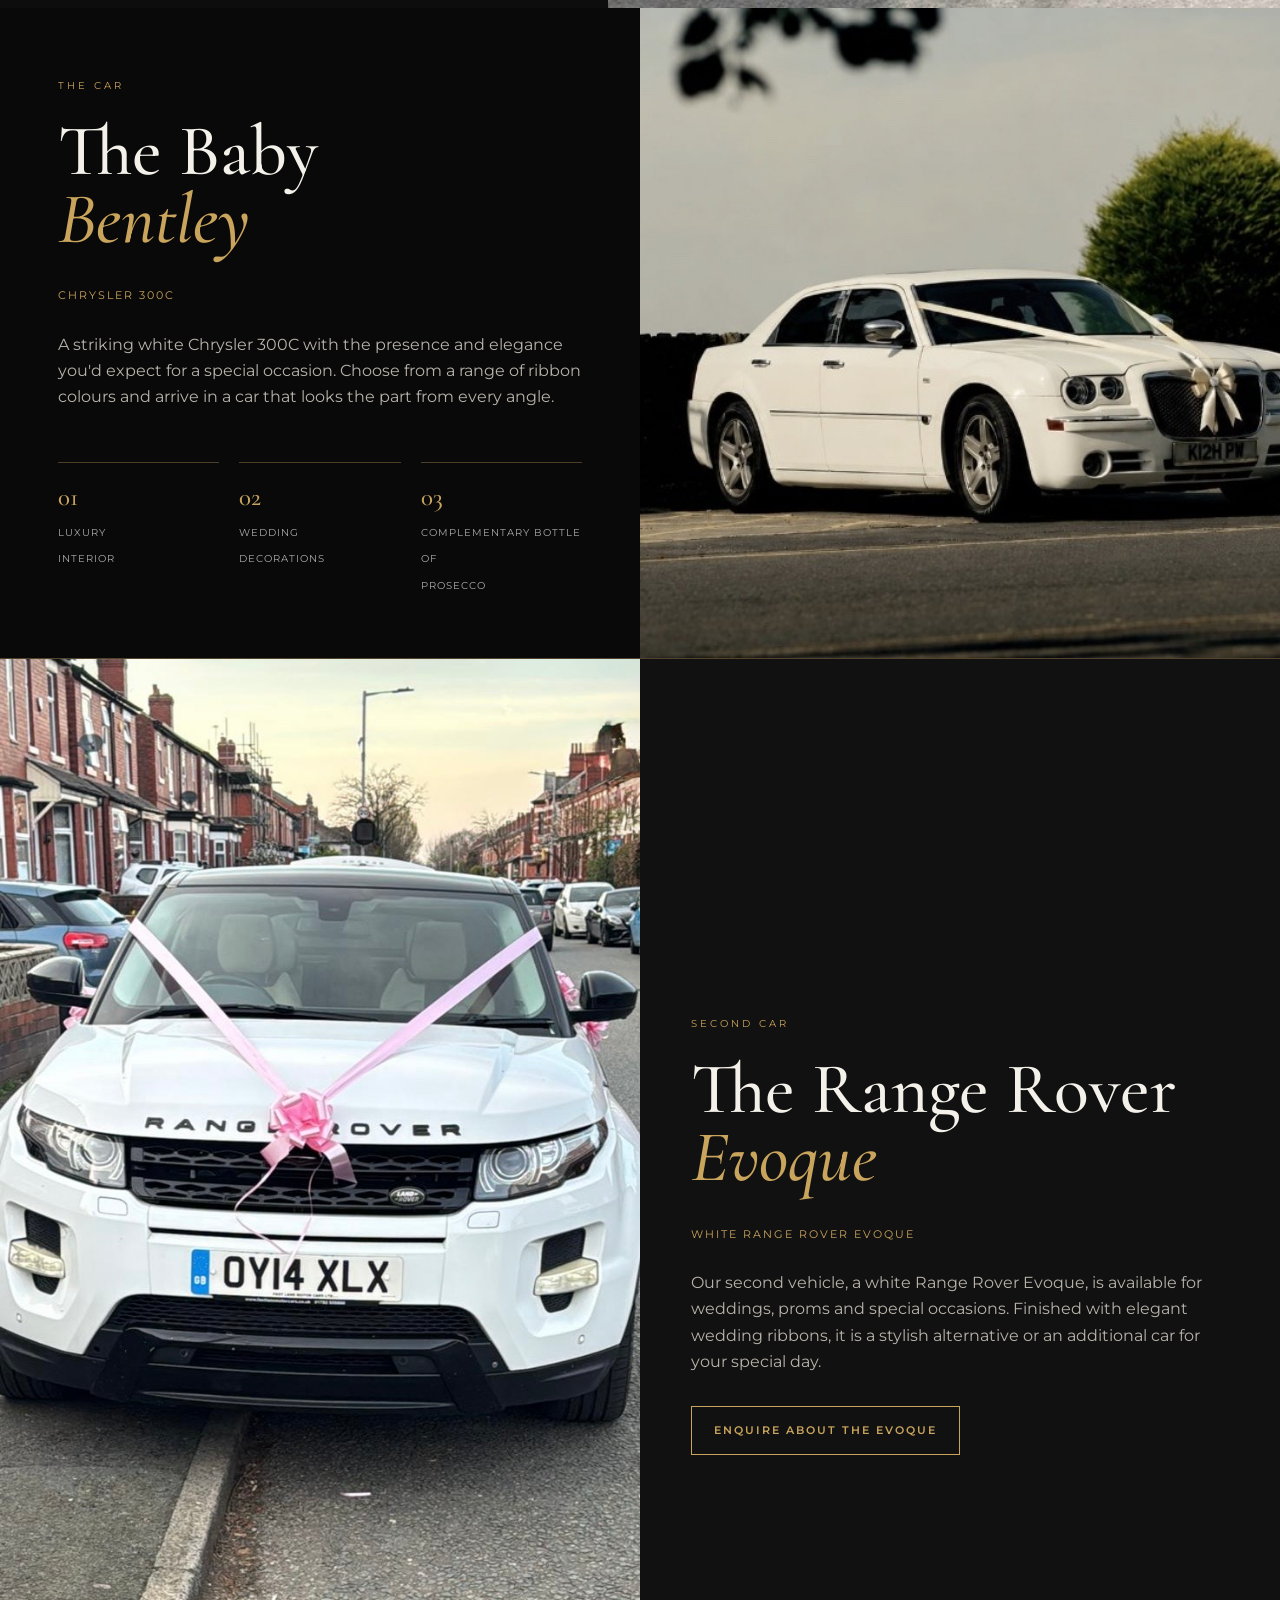
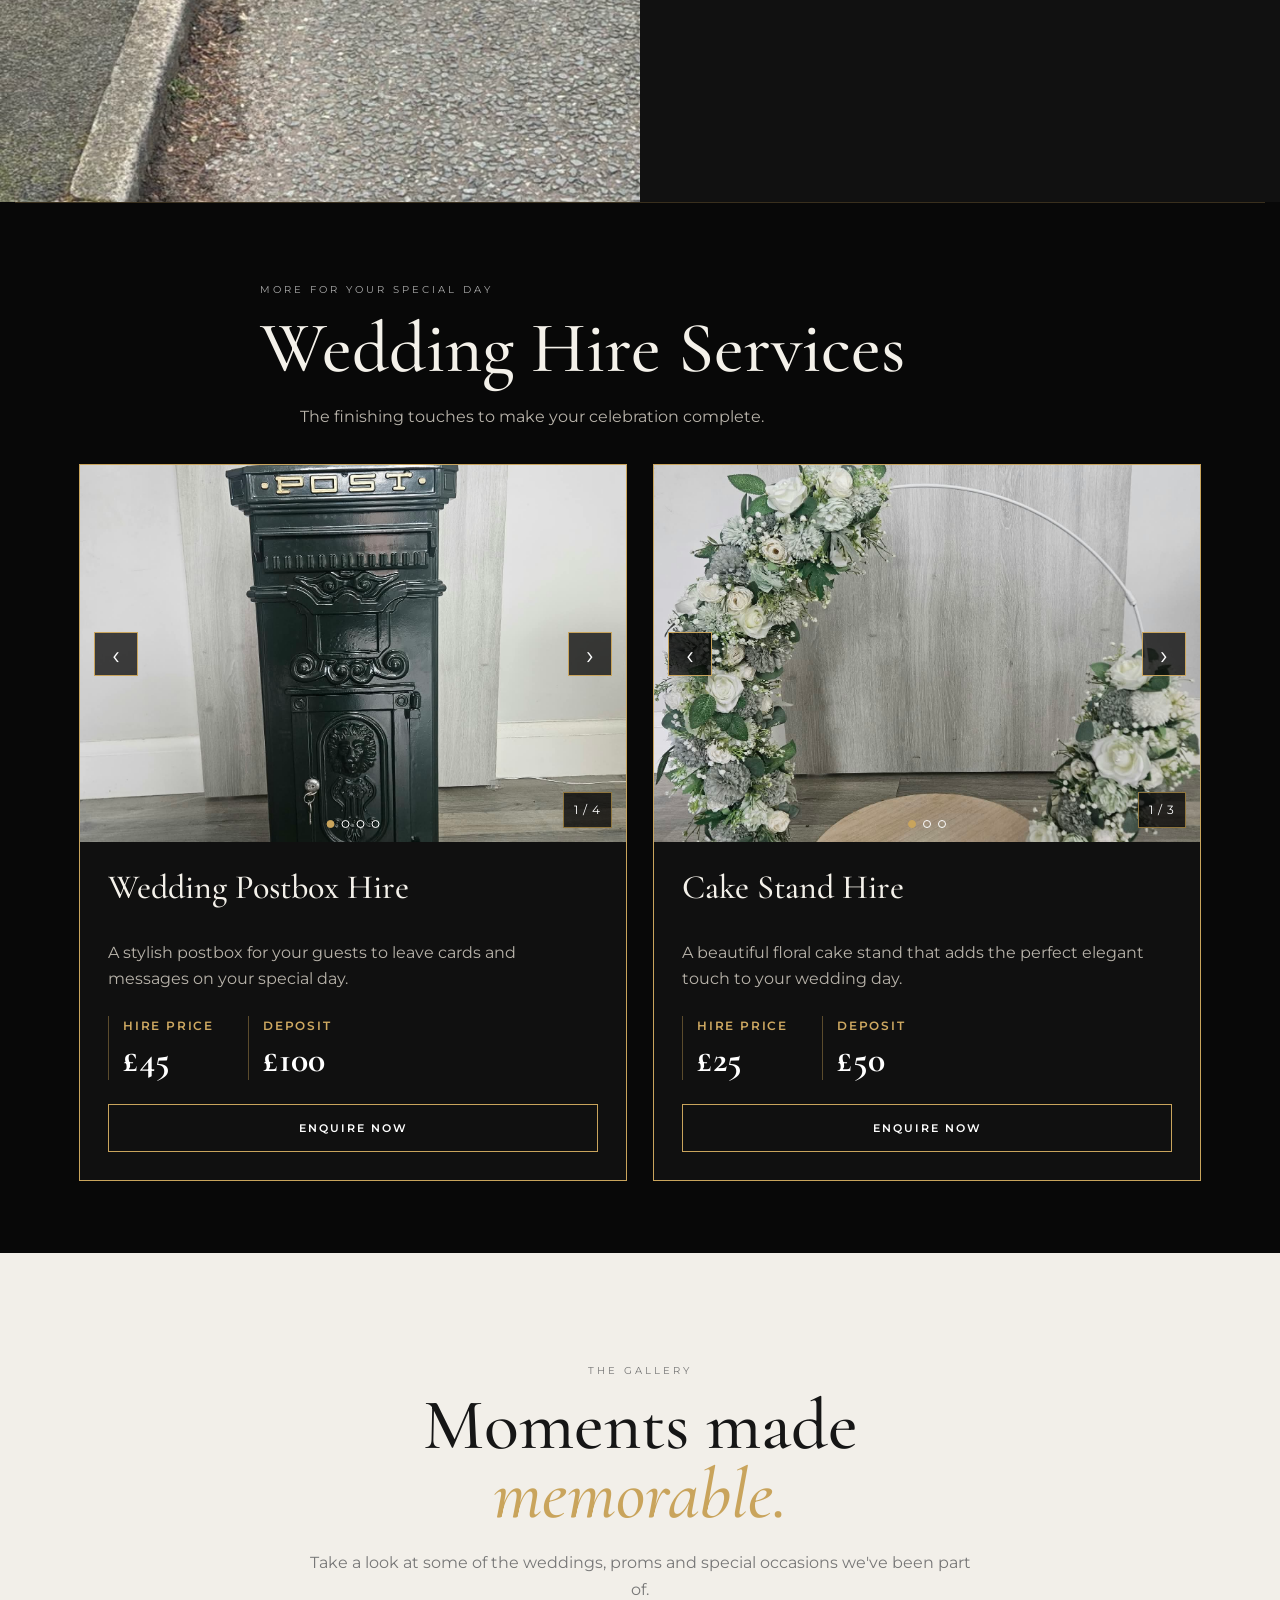
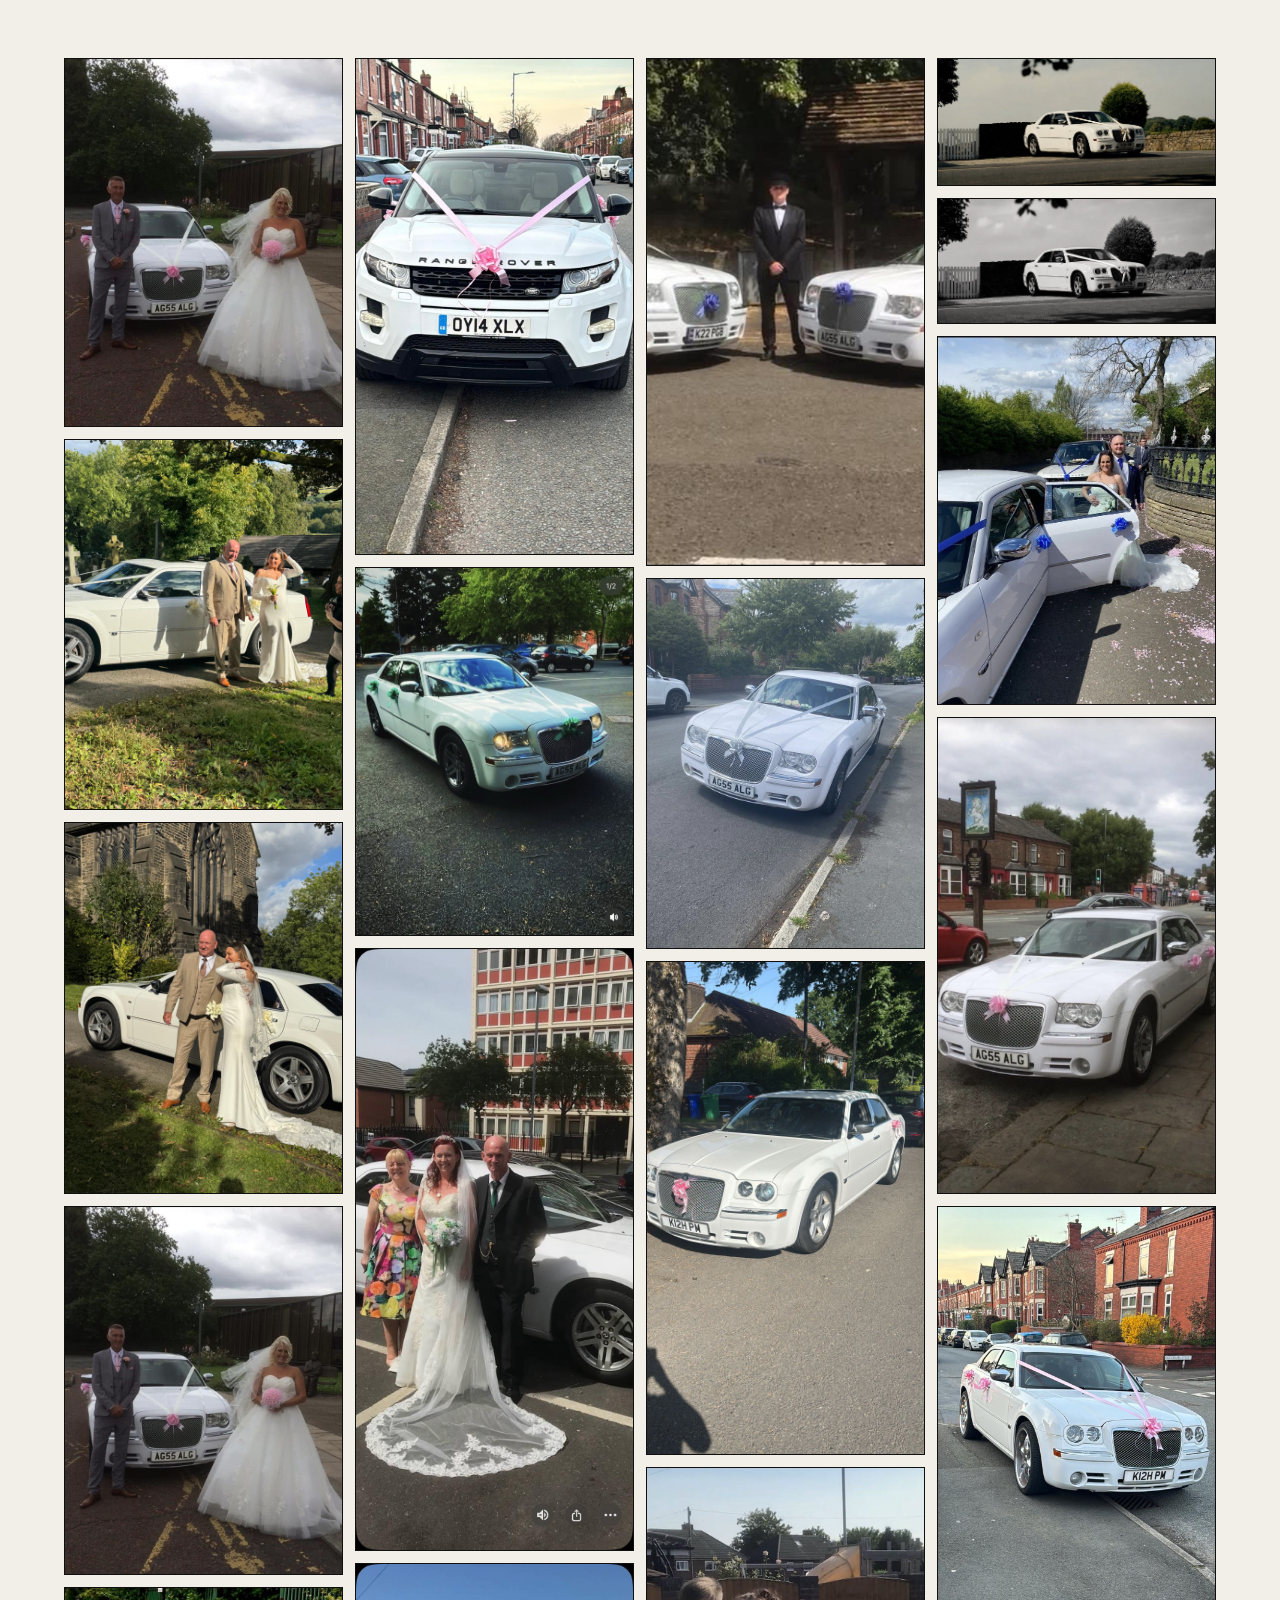
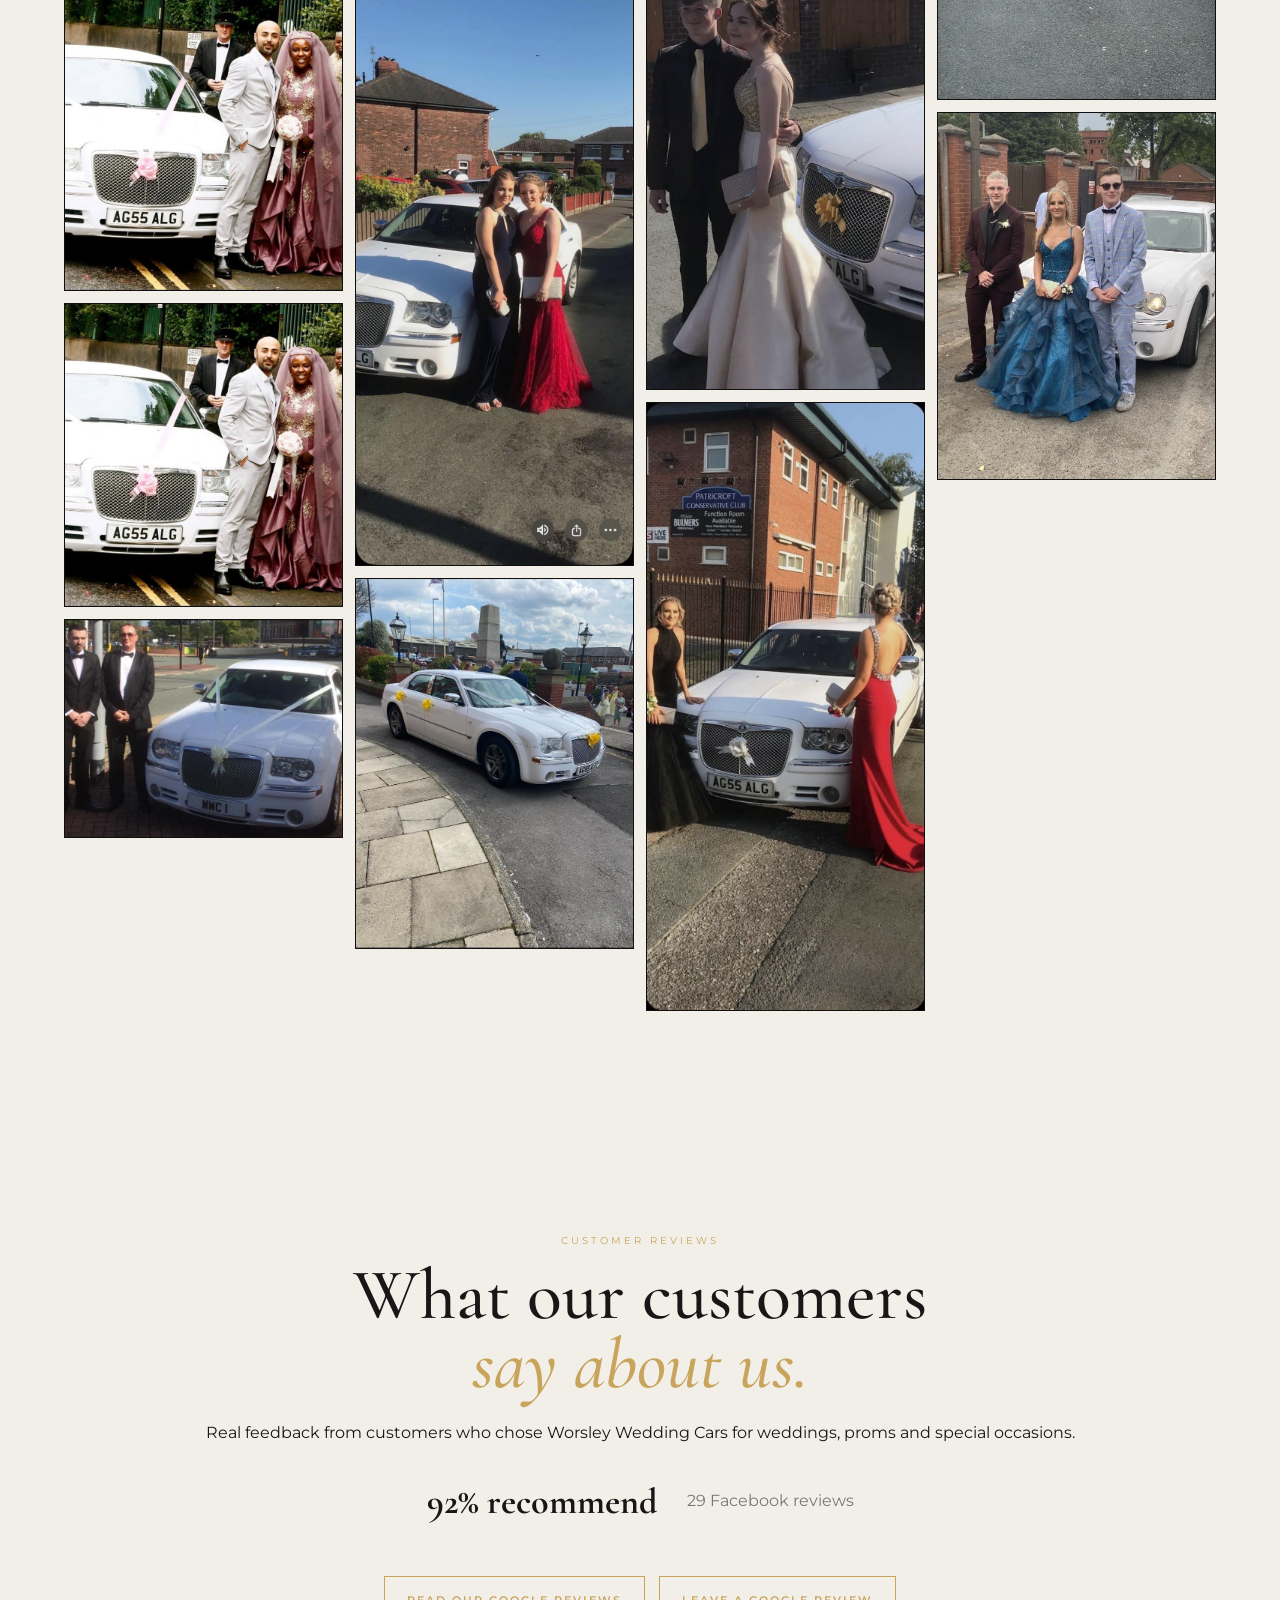
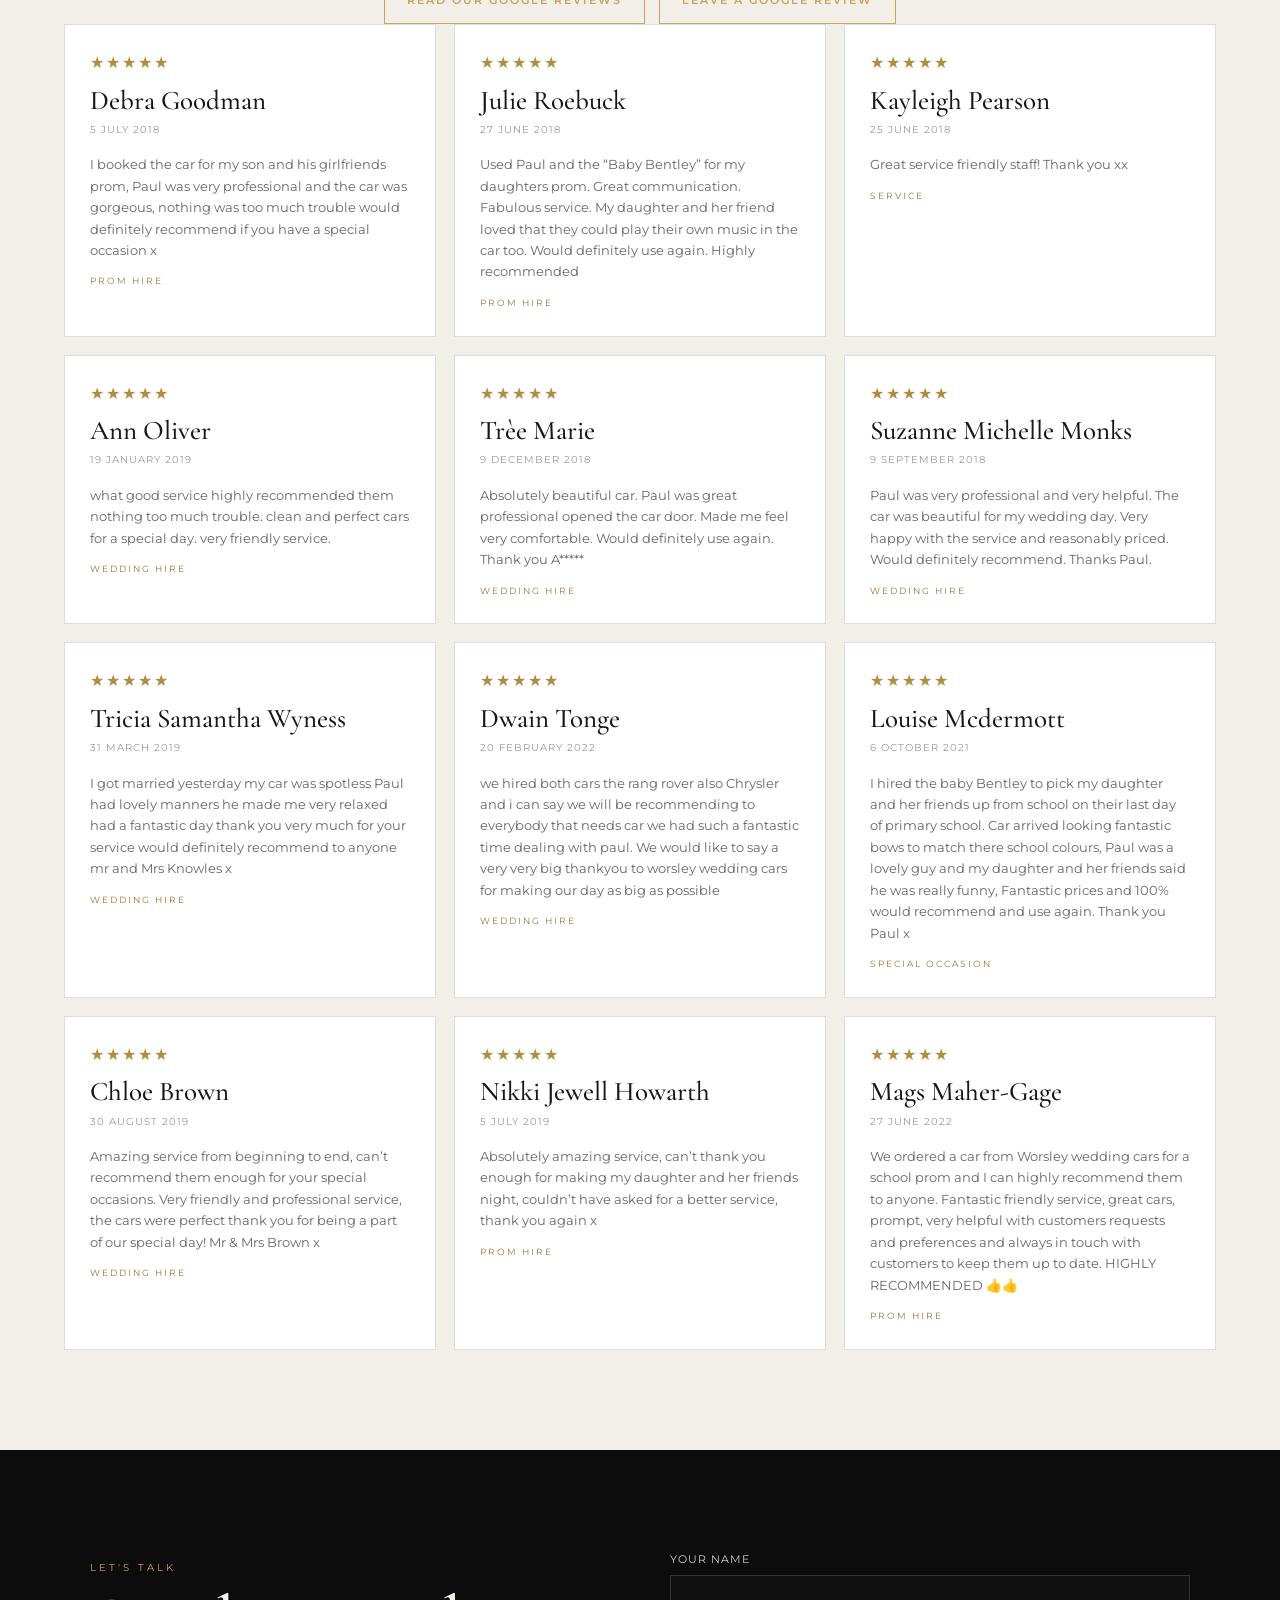
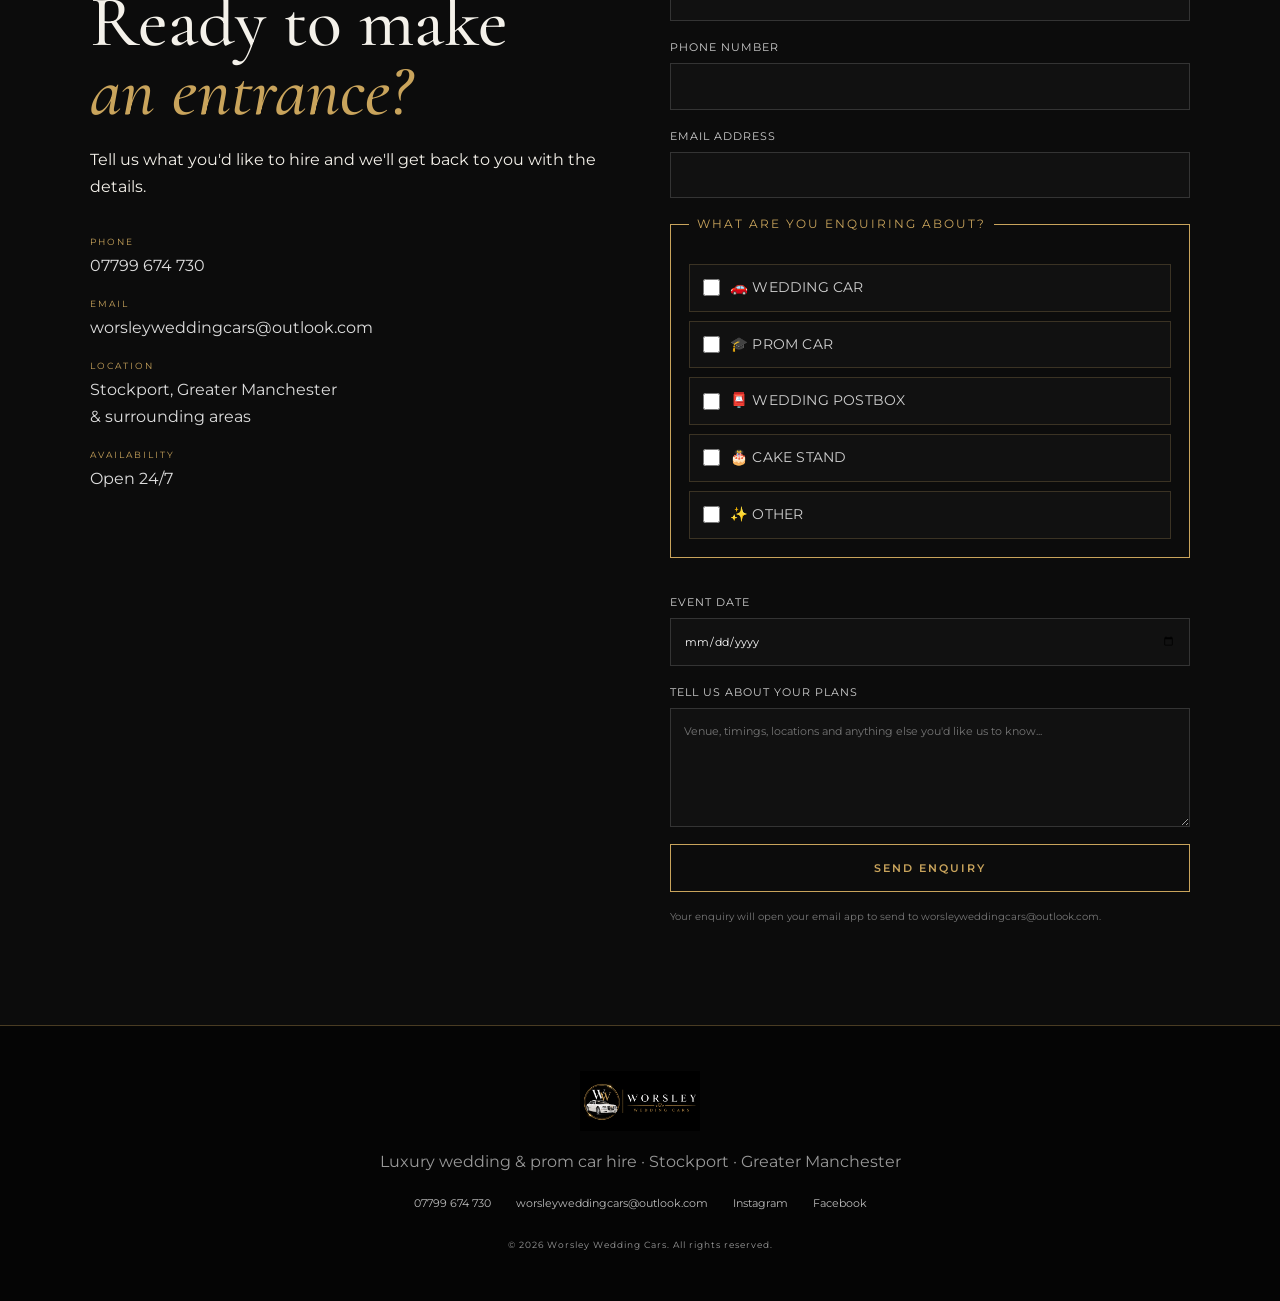
==== commit 2a30a59b: "Improve local SEO for Stockport wedding car hire" ====
--- a/index.html
+++ b/index.html
@@ -5,12 +5,23 @@
 <meta charset="utf-8"/>
 <meta content="width=device-width, initial-scale=1.0" name="viewport"/>
 <meta content="#080808" name="theme-color"/>
-<meta content="Worsley Wedding Cars — luxury wedding and prom car hire in Stockport, Greater Manchester and surrounding areas. Established in 2016." name="description"/>
-<title>Worsley Wedding Cars | Luxury Wedding &amp; Prom Car Hire</title>
+<meta content="Worsley Wedding Cars — luxury wedding and prom car hire in Stockport, Greater Manchester and surrounding areas. Established in 2016." name="description"/><script type="application/ld+json">
+{
+  "@context":"https://schema.org",
+  "@type":"LocalBusiness",
+  "name":"Worsley Wedding Cars",
+  "description":"Luxury wedding and prom car hire in Stockport, Greater Manchester and surrounding areas.",
+  "url":"https://worsleyweddingcars.co.uk",
+  "telephone":"+447799674730",
+  "areaServed":["Stockport","Greater Manchester"],
+  "serviceType":["Wedding car hire","Prom car hire"]
+}
+</script>
+<title>Worsley Wedding Cars | Wedding Car Hire Stockport &amp; Greater Manchester</title>
 <link href="https://fonts.googleapis.com" rel="preconnect"/>
 <link crossorigin="" href="https://fonts.gstatic.com" rel="preconnect"/>
 <link href="https://fonts.googleapis.com/css2?family=Cormorant+Garamond:wght@400;500;600;700&amp;family=Montserrat:wght@300;400;500;600;700&amp;display=swap" rel="stylesheet"/>
-<link href="style.css?v=20260928" rel="stylesheet"/>
+<link href="style.css?v=20260928b" rel="stylesheet"/>
 <style id="preview-rentals">
 .rental-services{padding:72px 5%;max-width:1250px;margin:0 auto;border-top:1px solid rgba(201,164,92,.25)}
 .rental-services .section-heading{margin-bottom:34px}
@@ -89,10 +100,10 @@
 </div>
 </section>
 <section class="feature dark-section" id="weddings">
-<div class="feature-image"><img alt="Bride arriving in the Worsley Wedding Cars vehicle" src="wedding-top.jpg"/></div>
+<div class="feature-image"><img alt="Wedding car hire in Stockport — white Chrysler 300C Baby Bentley" src="wedding-top.jpg"/></div>
 <div class="feature-copy">
 <p class="eyebrow gold">FOR YOUR BIG DAY</p>
-<h2>Wedding<br/><em>Car Hire</em></h2>
+<h2>Wedding<br/><em>Car Hire in Stockport</em></h2>
 <p>Your wedding deserves a grand entrance. Travel in our elegant white Baby Bentley (Chrysler 300C), beautifully presented and decorated for your day.</p>
 <ul class="tick-list"><li>Luxury white Chrysler 300C</li><li>Wedding ribbons and bows</li><li>Complimentary bottle of Prosecco</li><li>Personal, reliable service</li><li>Stockport &amp; surrounding areas</li></ul>
 <div class="price"><small>WEDDINGS FROM</small><strong>£260</strong></div>
@@ -103,7 +114,7 @@
 <div class="feature-image"><img alt="Prom guests beside the Worsley Wedding Cars vehicle" src="prom-top.jpg"/></div>
 <div class="feature-copy">
 <p class="eyebrow gold">MAKE AN ENTRANCE</p>
-<h2>Prom<br/><em>Car Hire</em></h2>
+<h2>Prom<br/><em>Car Hire in Stockport</em></h2>
 <p>Make your prom night one to remember. Arrive in style in a head-turning Baby Bentley, with a service designed around your special night.</p>
 <div class="price light-price"><small>PROMS FROM</small><strong>£150</strong></div>
 <a class="button button-dark" href="#contact">Enquire about Prom Hire</a>
--- a/style.css
+++ b/style.css
@@ -293,3 +293,30 @@
     background: transparent !important;
   }
 }
+
+
+.mobile-enquiry-button{display:none}
+@media(max-width:900px){
+  .site-header{position:fixed!important;display:grid!important;grid-template-columns:minmax(0,1fr) auto auto!important;gap:8px!important;align-items:center!important;padding:10px 4%!important}
+  .site-header .brand{grid-column:1;min-width:0}
+  .mobile-enquiry-button{
+    display:flex!important;
+    position:static!important;
+    grid-column:2!important;
+    grid-row:1!important;
+    transform:none!important;
+    margin:0!important;
+    align-items:center!important;
+    justify-content:center!important;
+    padding:9px 13px!important;
+    border:1px solid var(--gold)!important;
+    color:var(--gold)!important;
+    background:#0b0b0b!important;
+    text-decoration:none!important;
+    font-size:10px!important;
+    font-weight:600!important;
+    letter-spacing:1.7px!important;
+    z-index:103!important;
+  }
+  .site-header .menu-toggle{grid-column:3!important;grid-row:1!important;position:static!important;margin:0!important}
+}
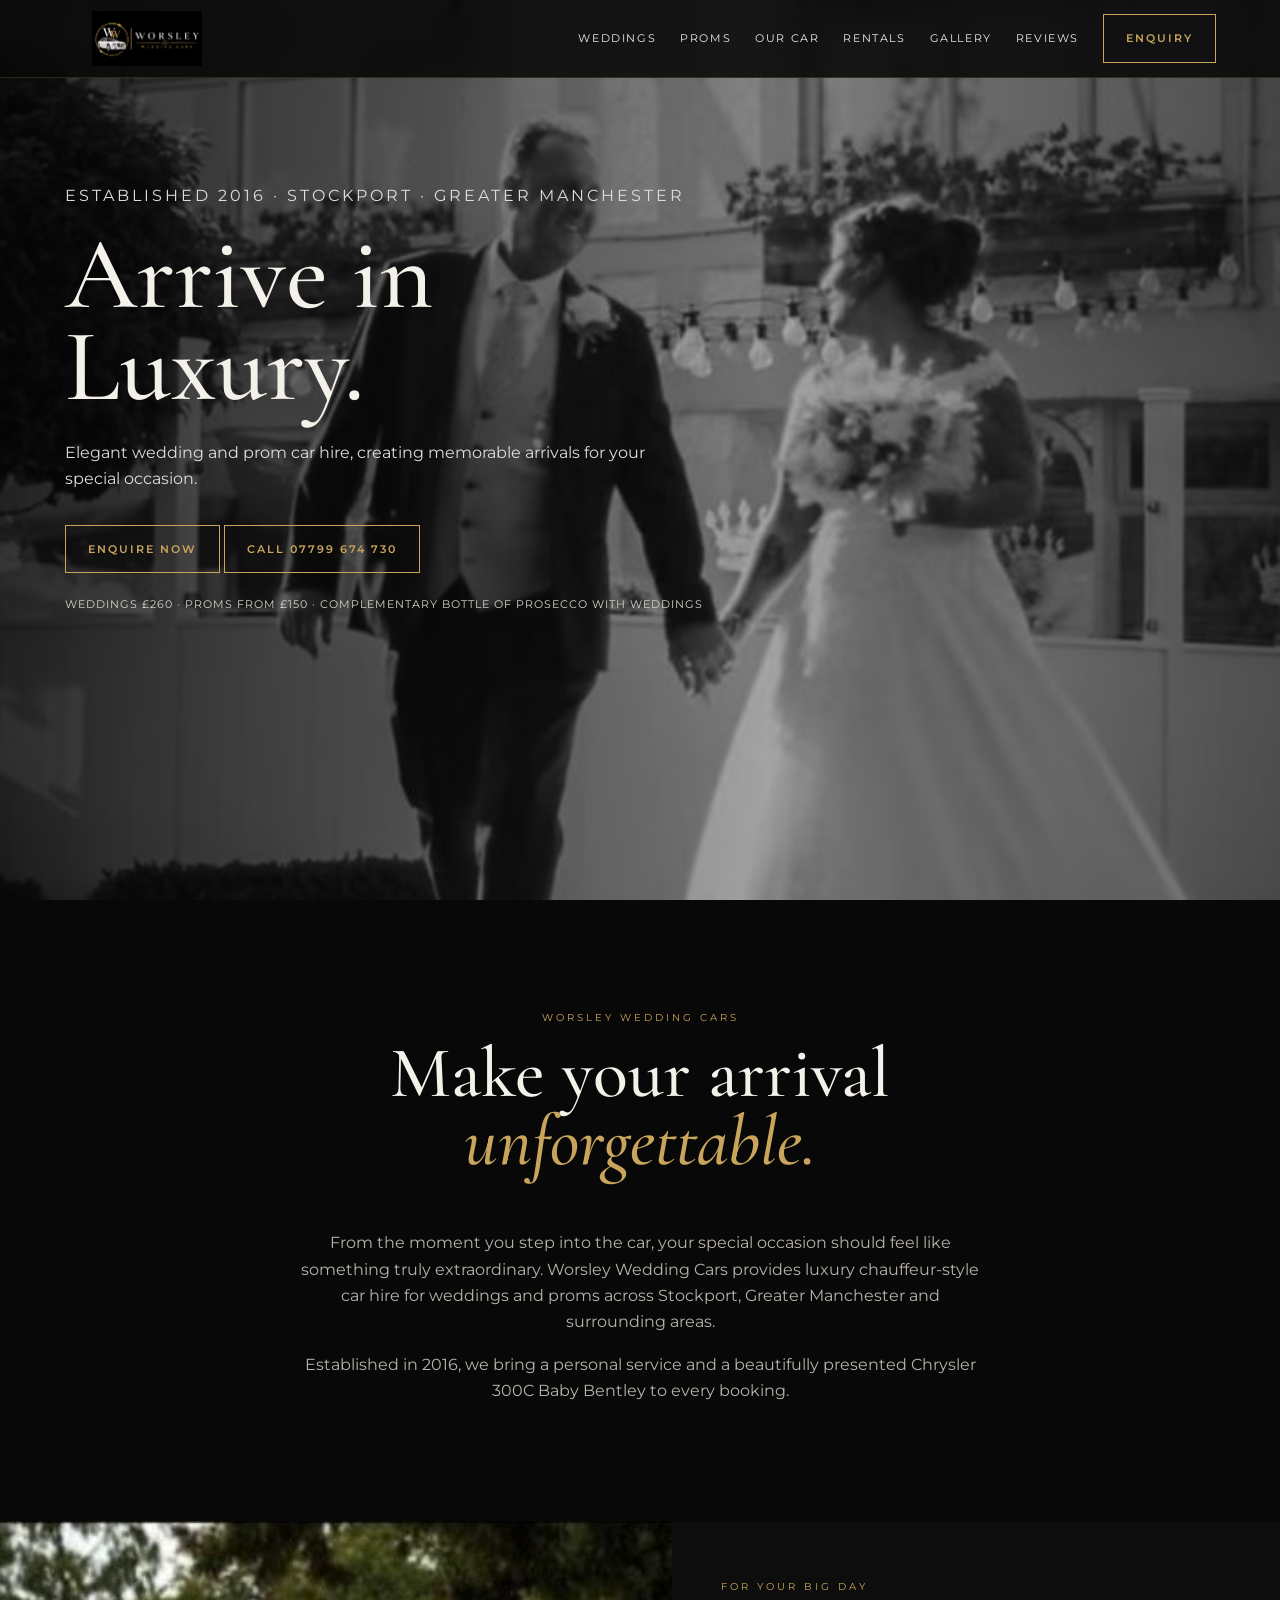
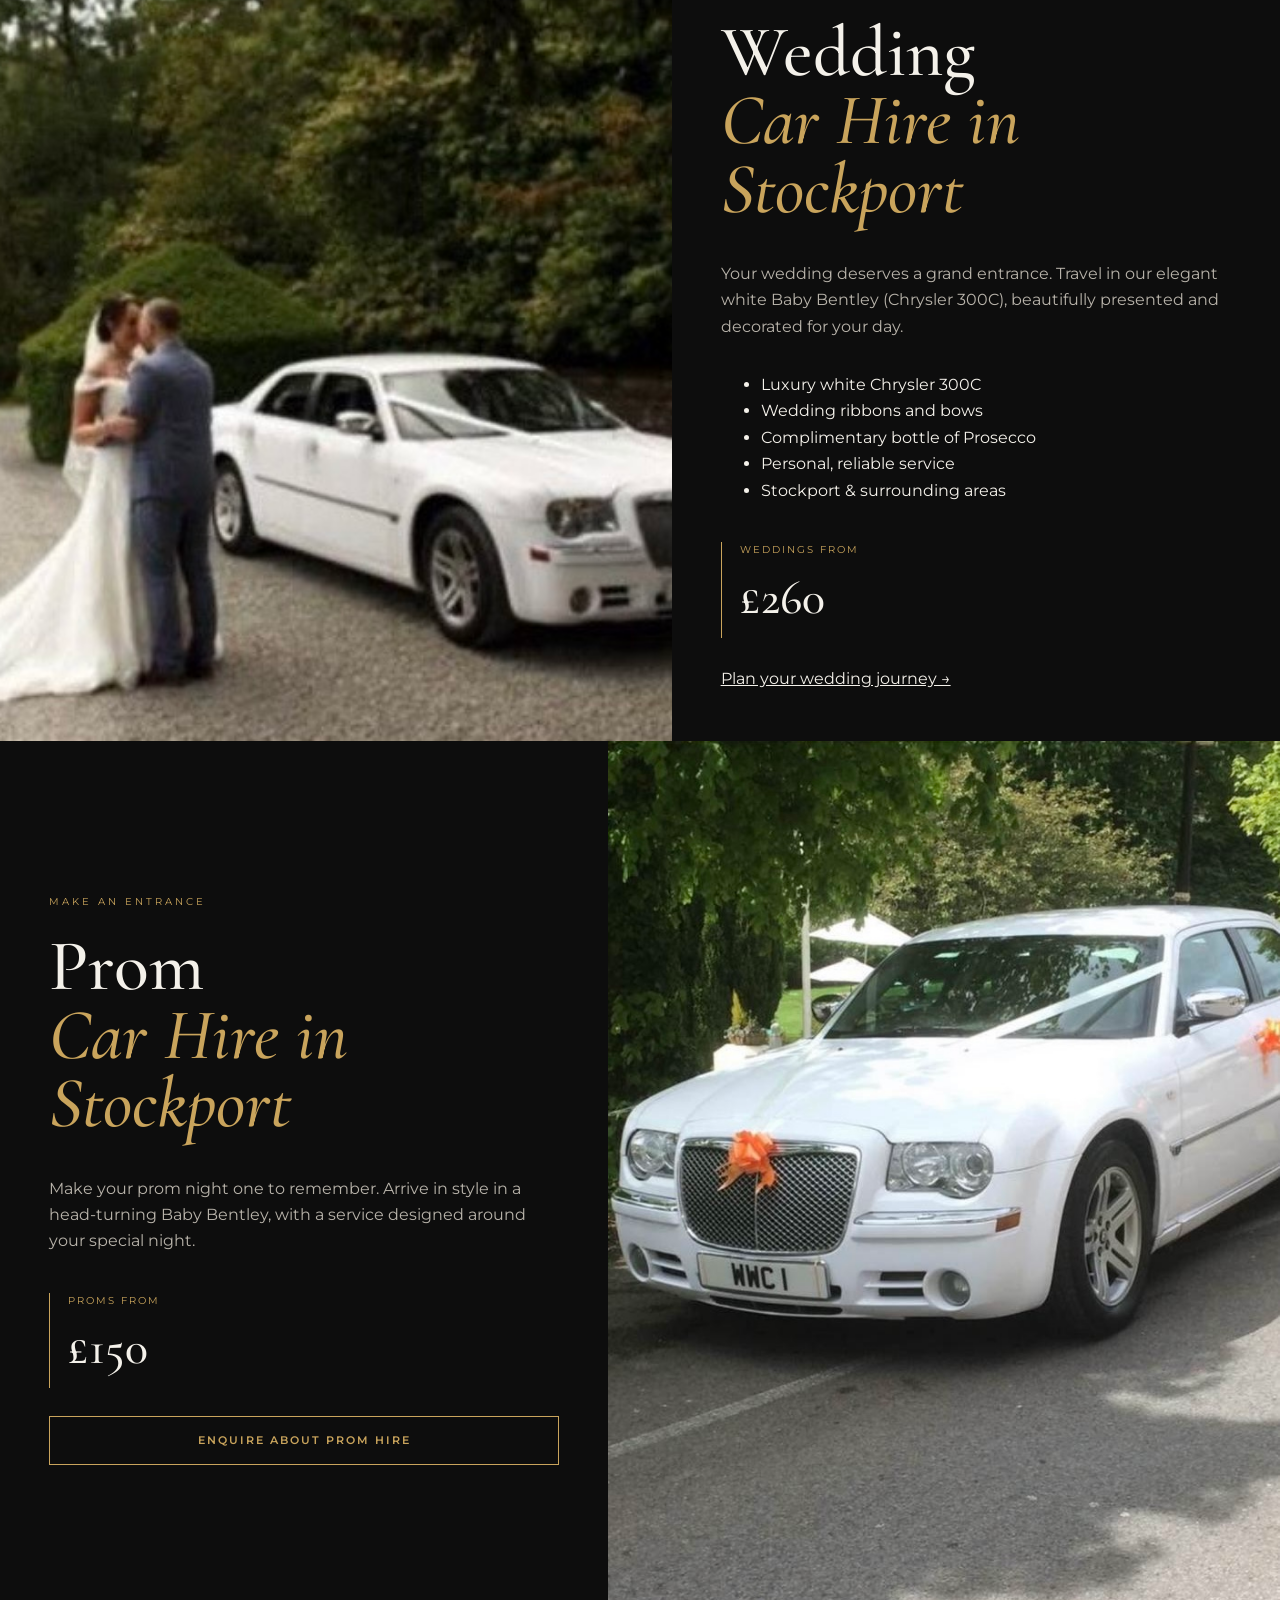
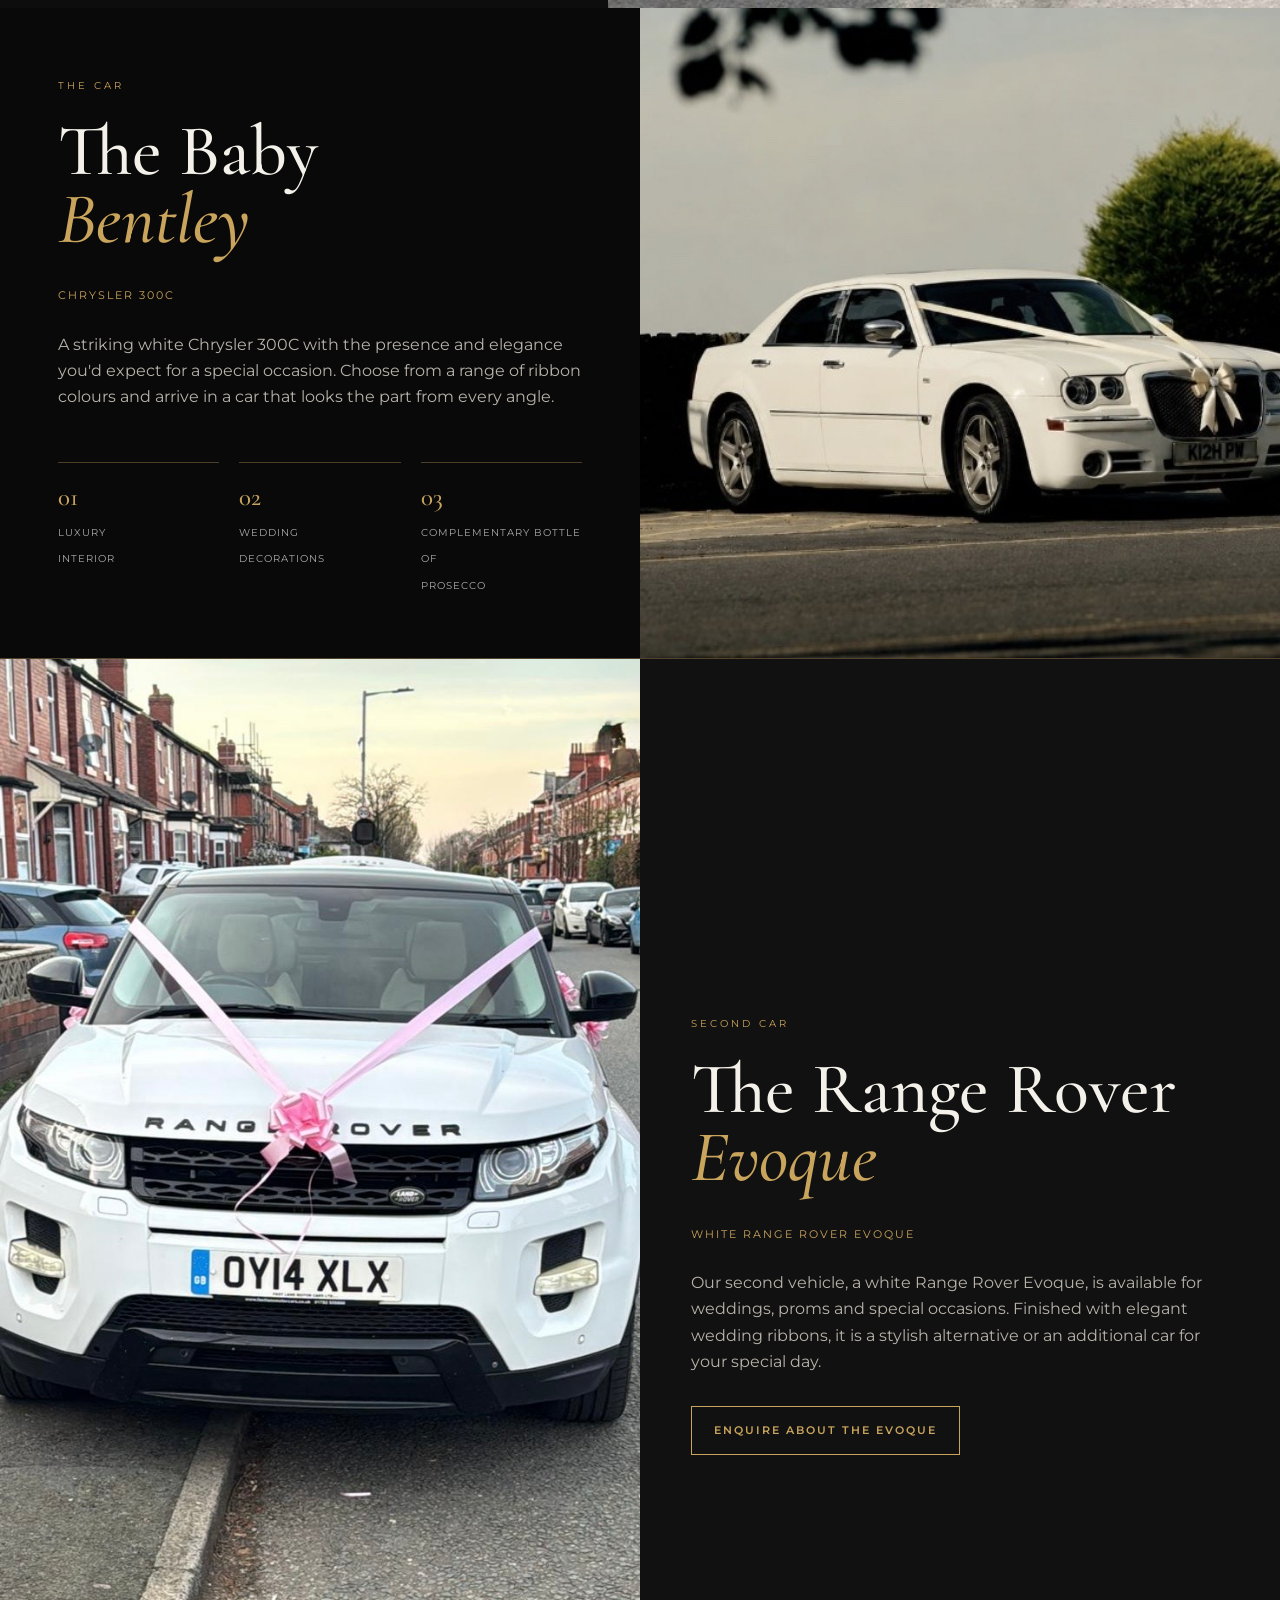
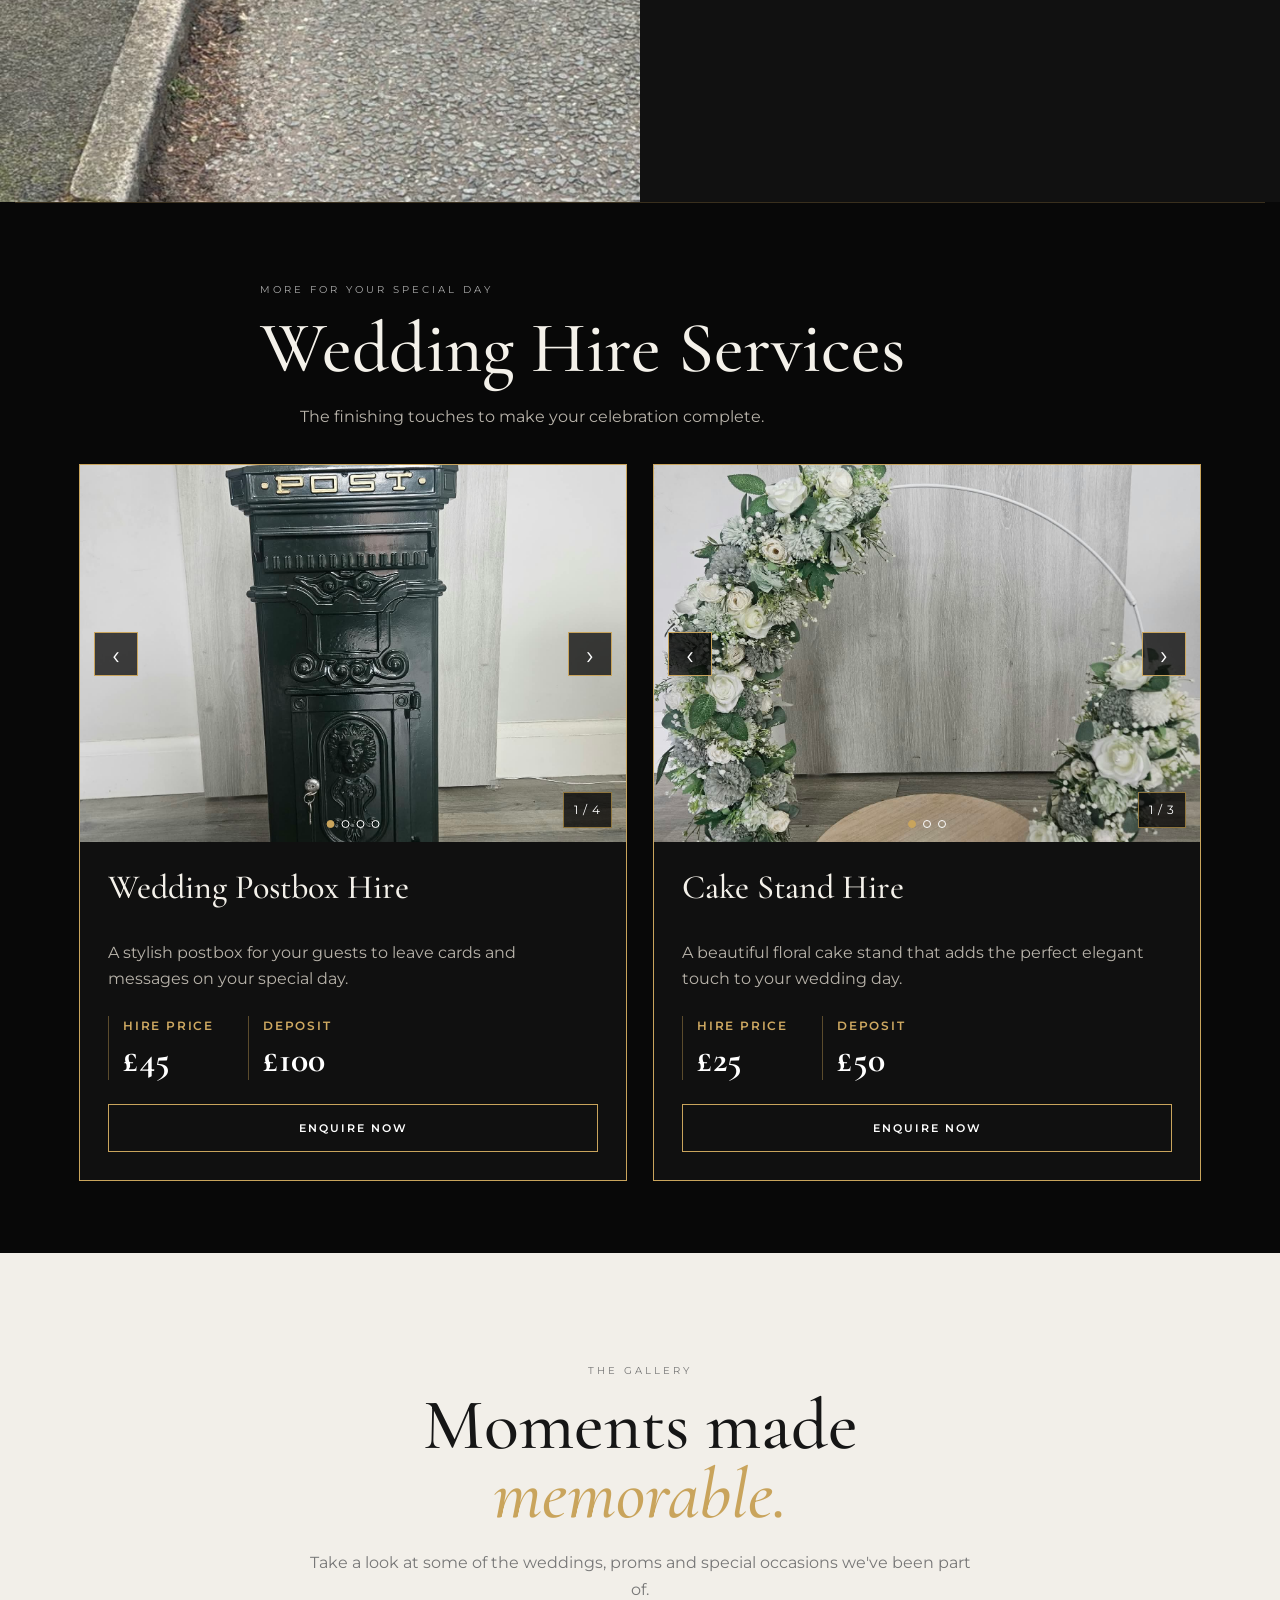
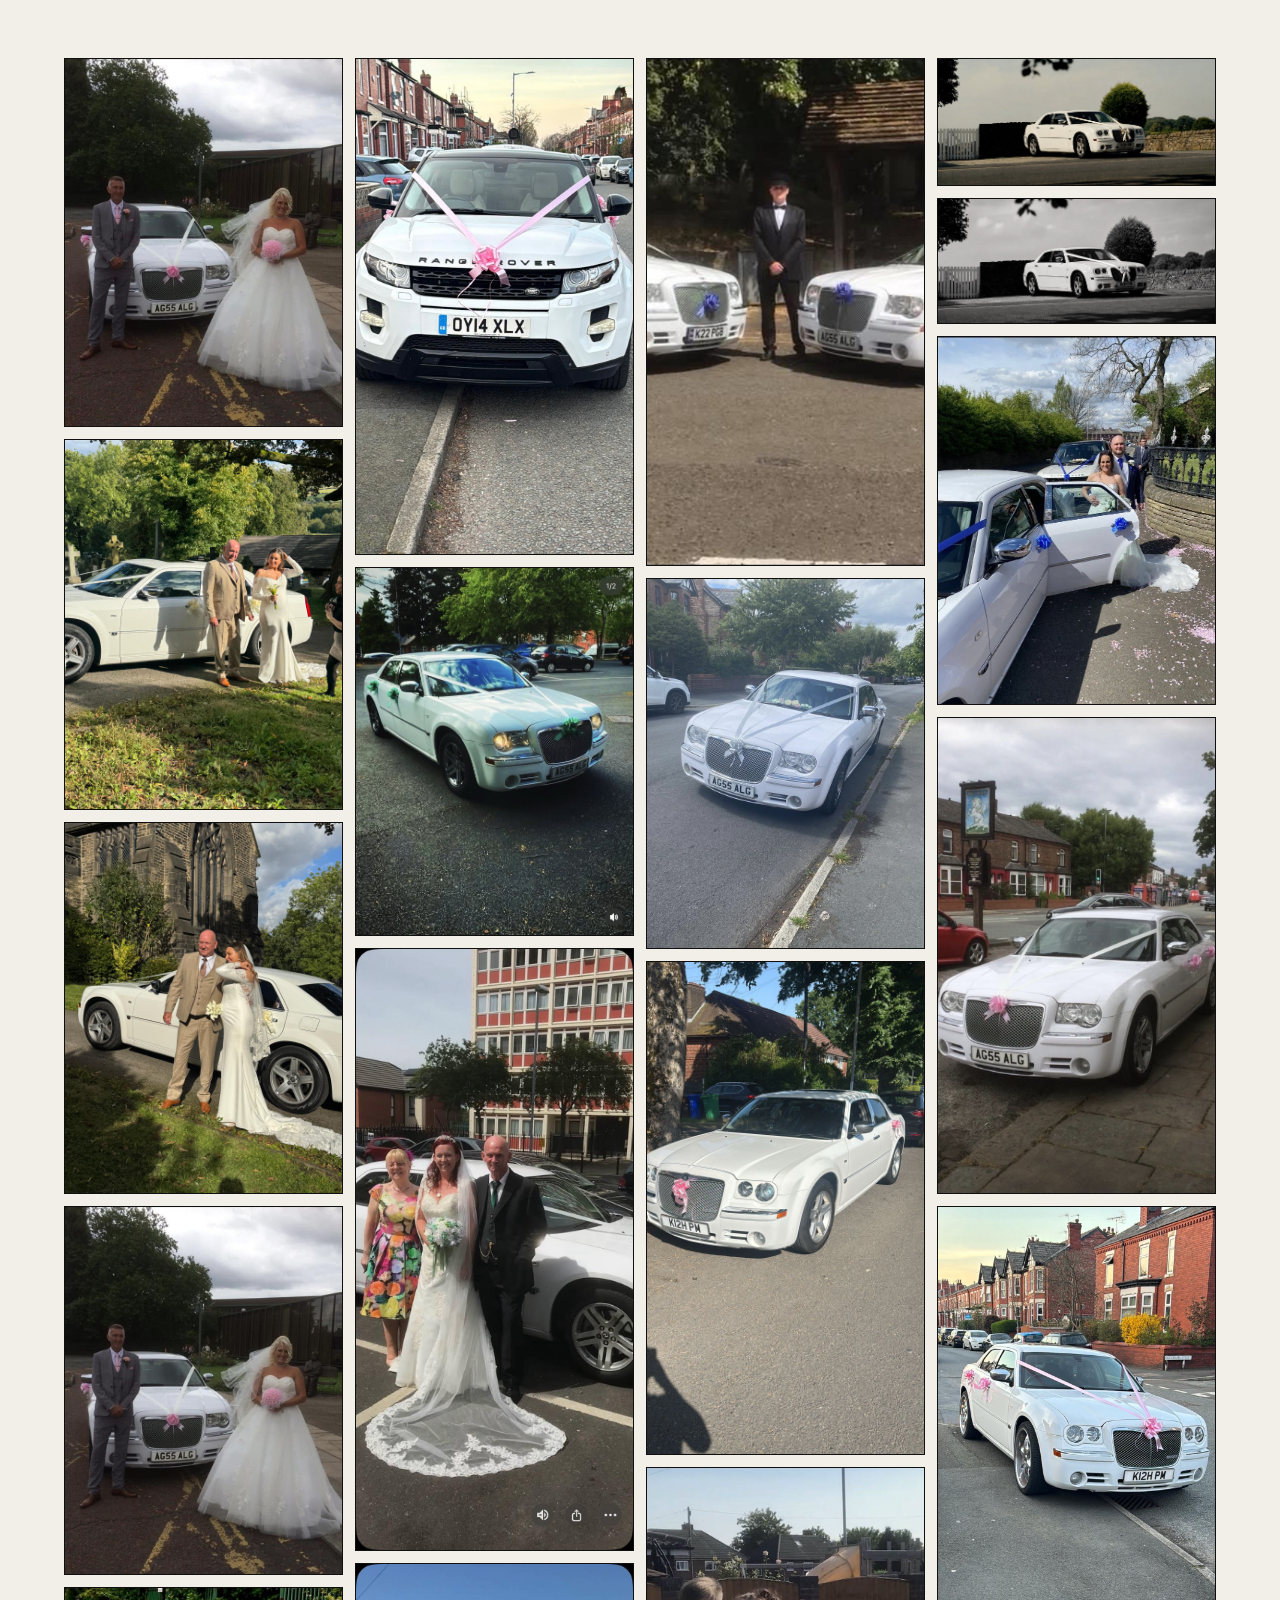
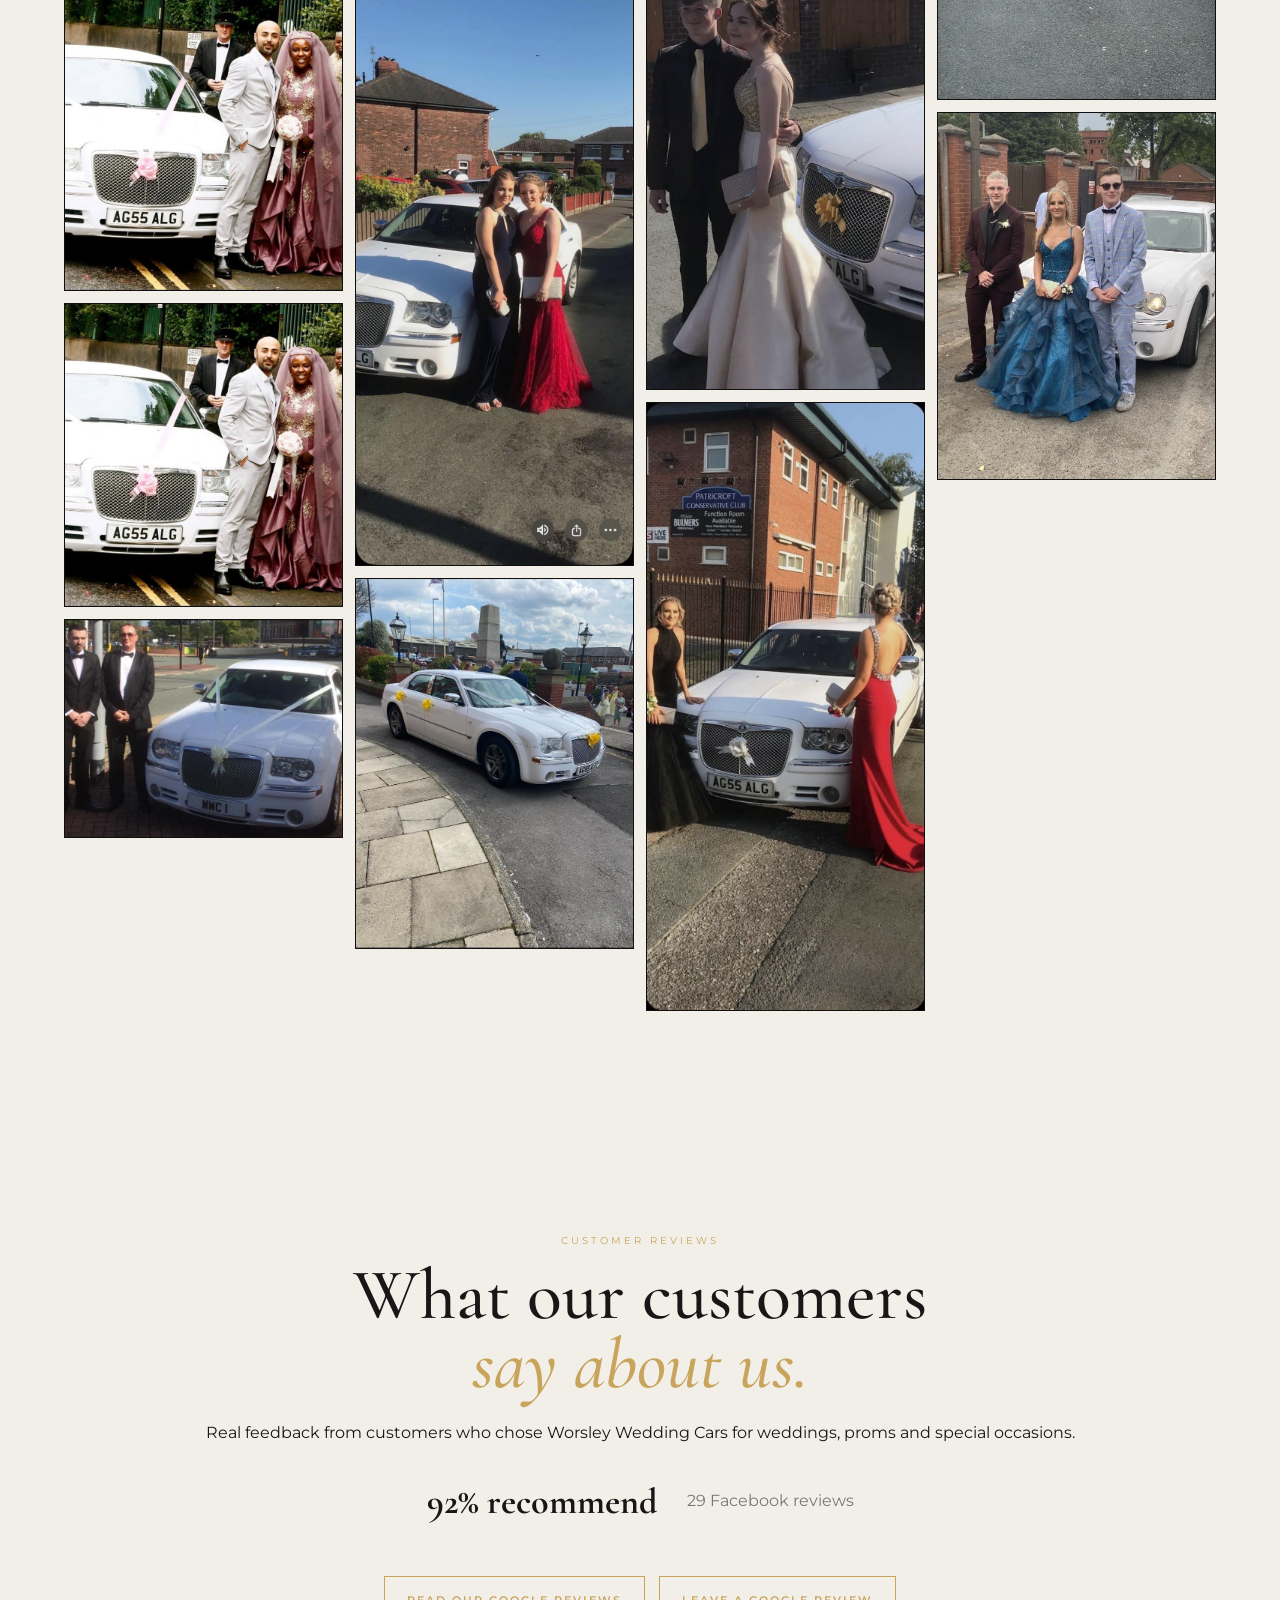
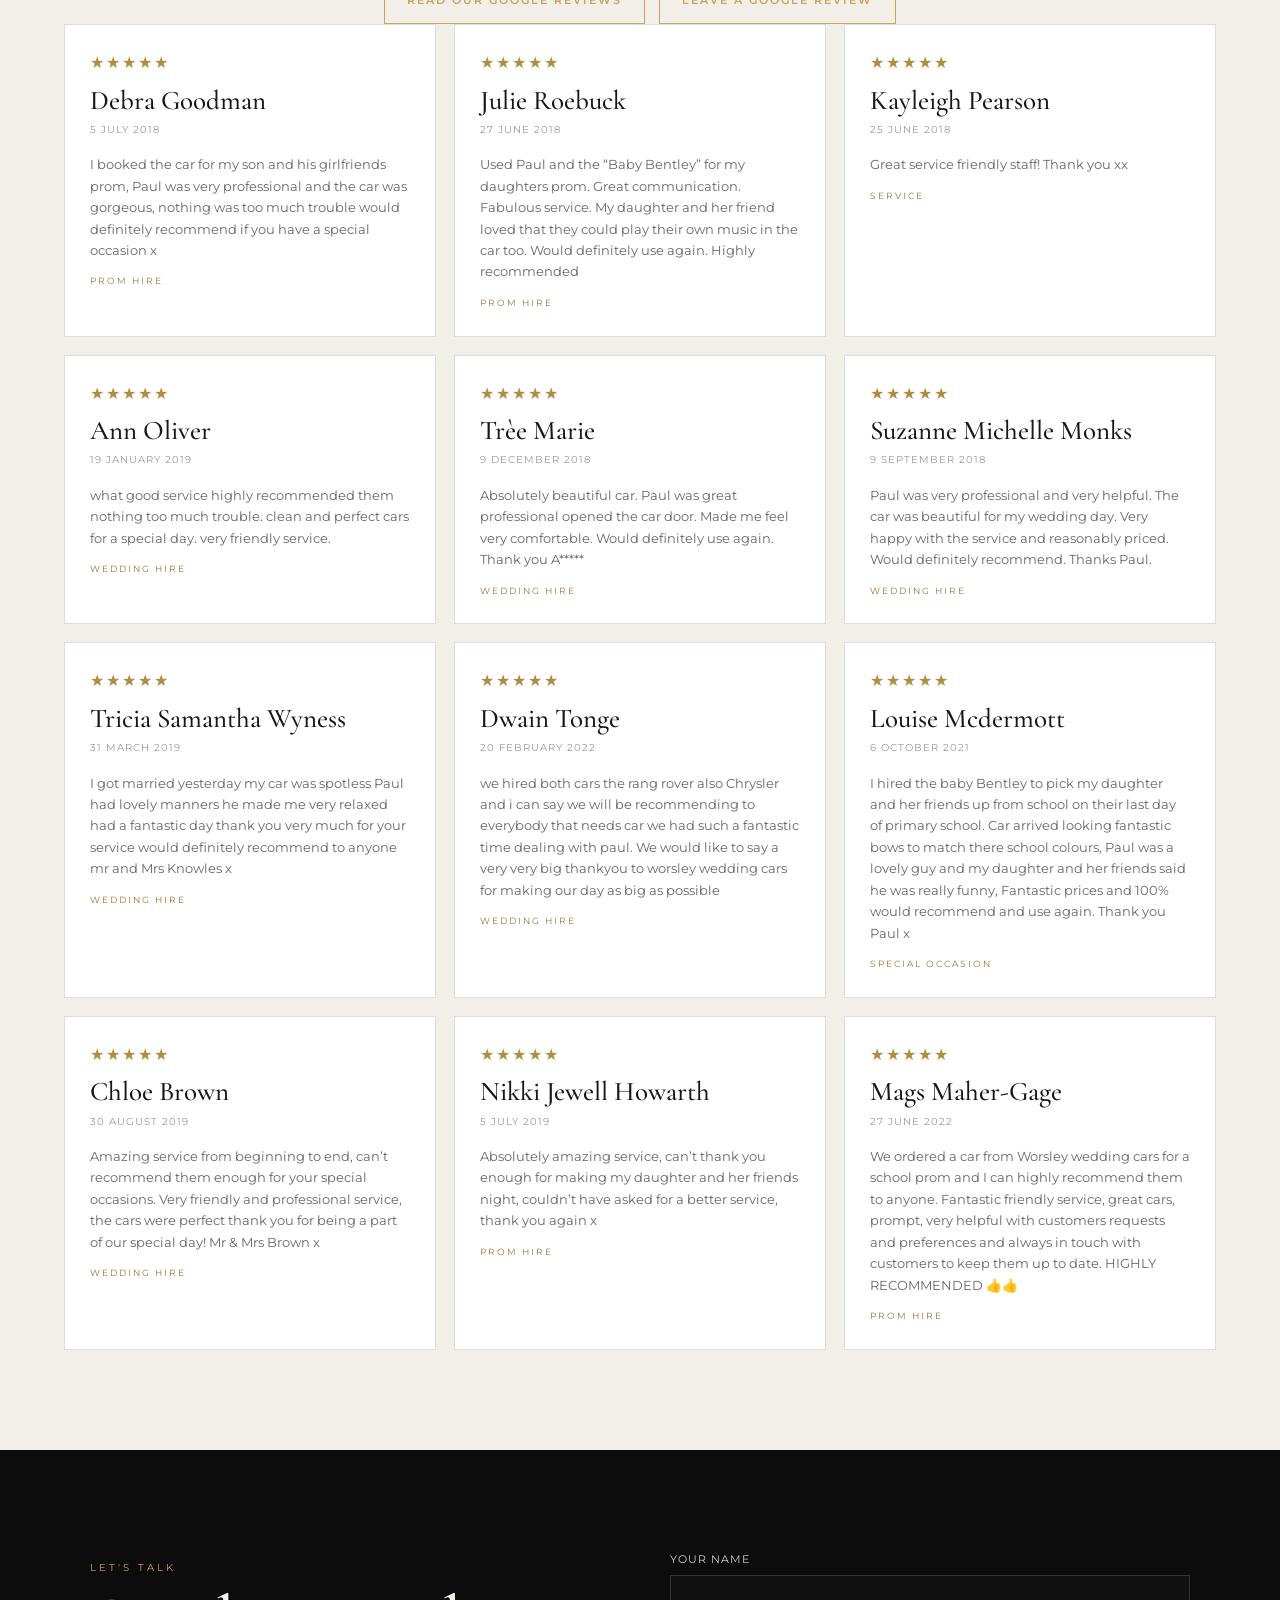
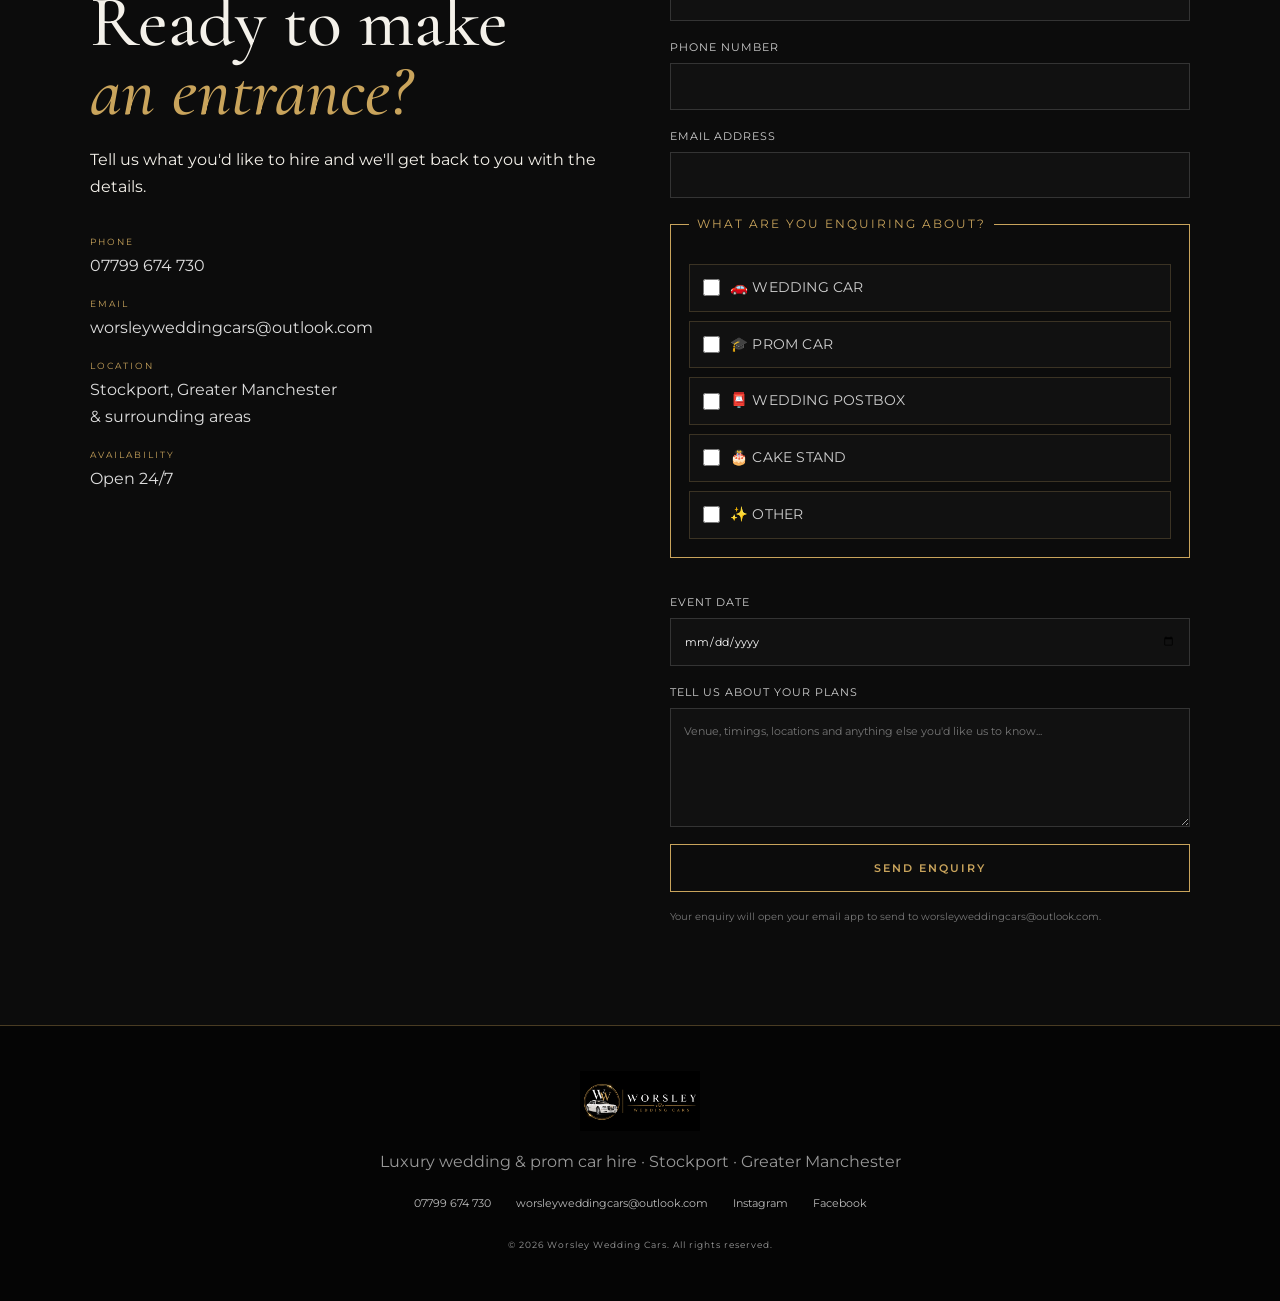
==== commit b27a12b9: "Remove duplicate mobile enquiry button" ====
--- a/index.html
+++ b/index.html
@@ -21,7 +21,7 @@
 <link href="https://fonts.googleapis.com" rel="preconnect"/>
 <link crossorigin="" href="https://fonts.gstatic.com" rel="preconnect"/>
 <link href="https://fonts.googleapis.com/css2?family=Cormorant+Garamond:wght@400;500;600;700&amp;family=Montserrat:wght@300;400;500;600;700&amp;display=swap" rel="stylesheet"/>
-<link href="style.css?v=20260928b" rel="stylesheet"/>
+<link href="style.css?v=20260929d" rel="stylesheet"/>
 <style id="preview-rentals">
 .rental-services{padding:72px 5%;max-width:1250px;margin:0 auto;border-top:1px solid rgba(201,164,92,.25)}
 .rental-services .section-heading{margin-bottom:34px}
@@ -70,7 +70,7 @@
 <a aria-label="Worsley Wedding Cars home" class="brand" href="#top">
 <img alt="Worsley Wedding Cars logo" src="logo.png"/>
 </a>
-<button aria-expanded="false" aria-label="Open menu" class="menu-toggle">☰</button><a class="mobile-enquiry-button" href="#contact">ENQUIRY</a>
+<button aria-expanded="false" aria-label="Open menu" class="menu-toggle">☰</button>
 <nav class="nav"><a href="#weddings">Weddings</a><a href="#proms">Proms</a><a href="#car">Our Car</a><a href="#rentals">Rentals</a><a href="#gallery">Gallery</a><a href="#reviews">Reviews</a><a href="#contact" class="enquire-button">Enquiry</a></nav>
 </header>
 <main id="top">
--- a/style.css
+++ b/style.css
@@ -320,3 +320,38 @@
   }
   .site-header .menu-toggle{grid-column:3!important;grid-row:1!important;position:static!important;margin:0!important}
 }
+
+
+/* Final mobile header cleanup */
+@media(max-width:900px){
+  /* Use only the dedicated mobile Enquiry button in the header. */
+  .site-header .nav:not(.open) .enquire-button{display:none!important;}
+  .site-header .nav:not(.open){display:none!important;}
+  .mobile-enquiry-button{
+    display:flex!important;
+    position:static!important;
+    grid-column:2!important;
+    grid-row:1!important;
+    border:1px solid var(--gold)!important;
+    color:var(--gold)!important;
+    background:#0b0b0b!important;
+    text-decoration:none!important;
+    padding:10px 14px!important;
+    min-width:108px!important;
+    height:44px!important;
+    align-items:center!important;
+    justify-content:center!important;
+    font-size:10px!important;
+    font-weight:600!important;
+    letter-spacing:1.8px!important;
+    z-index:103!important;
+  }
+  .site-header .menu-toggle{
+    grid-column:3!important;
+    grid-row:1!important;
+    width:44px!important;
+    height:44px!important;
+    margin:0!important;
+  }
+  .nav.open{display:flex!important;}
+}
